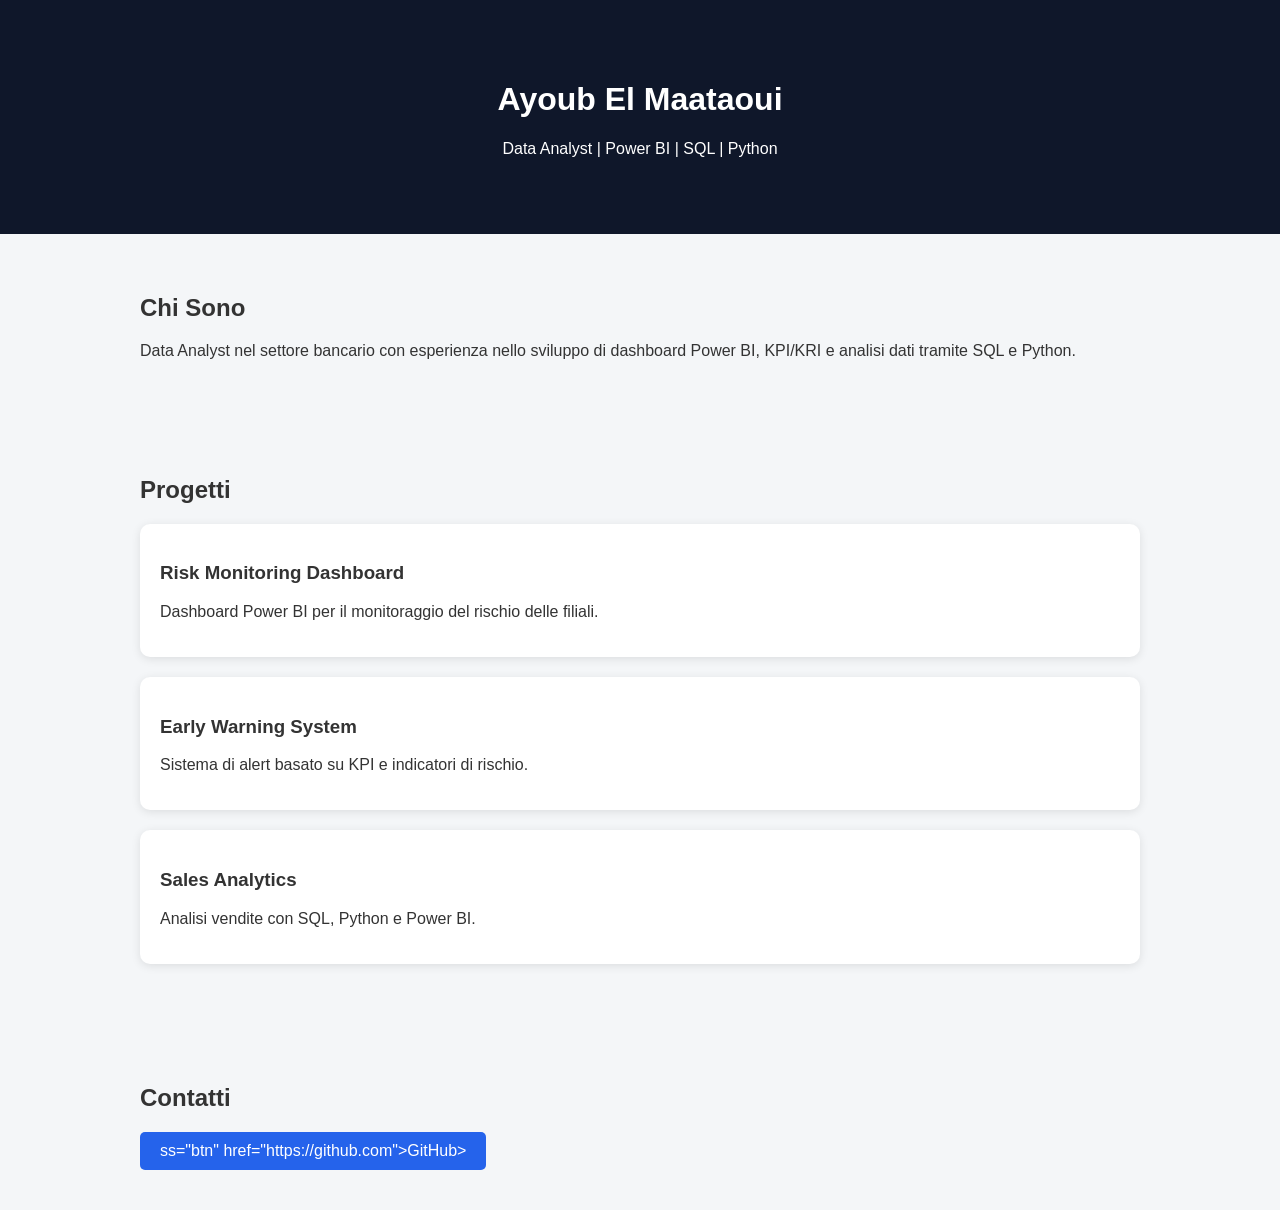
==== index.html @ 954f85ec "Rename index.html.html to index.html" ====
<!DOCTYPE html>
<html lang="it">
<head>
<meta charset="UTF-8">
<meta name="viewport" content="width=device-width, initial-scale=1.0">
<title>Ayoub El Maataoui | Data Analyst</title>

<style>
body{
    font-family: Arial, sans-serif;
    margin:0;
    background:#f4f6f8;
    color:#333;
}

header{
    background:#0f172a;
    color:white;
    text-align:center;
    padding:60px 20px;
}

section{
    max-width:1000px;
    margin:auto;
    padding:40px 20px;
}

.project{
    background:white;
    padding:20px;
    margin-bottom:20px;
    border-radius:10px;
    box-shadow:0 2px 10px rgba(0,0,0,0.1);
}

.btn{
    display:inline-block;
    padding:10px 20px;
    background:#2563eb;
    color:white;
    text-decoration:none;
    border-radius:5px;
}
</style>
</head>
<body>

<header>
    <h1>Ayoub El Maataoui</h1>
    <p>Data Analyst | Power BI | SQL | Python</p>
</header>

<section>
    <h2>Chi Sono</h2>
    <p>
        Data Analyst nel settore bancario con esperienza nello sviluppo
        di dashboard Power BI, KPI/KRI e analisi dati tramite SQL e Python.
    </p>
</section>

<section>
    <h2>Progetti</h2>

    <div class="project">
        <h3>Risk Monitoring Dashboard</h3>
        <p>Dashboard Power BI per il monitoraggio del rischio delle filiali.</p>
    </div>

    <div class="project">
        <h3>Early Warning System</h3>
        <p>Sistema di alert basato su KPI e indicatori di rischio.</p>
    </div>

    <div class="project">
        <h3>Sales Analytics</h3>
        <p>Analisi vendite con SQL, Python e Power BI.</p>
    </div>
</section>

<section>
    <h2>Contatti</h2>
    <a class="btn" href="https://www.linkedin.com/in/ayoubelmaataoui/">ss="btn" href="https://github.com">GitHub>
</html>
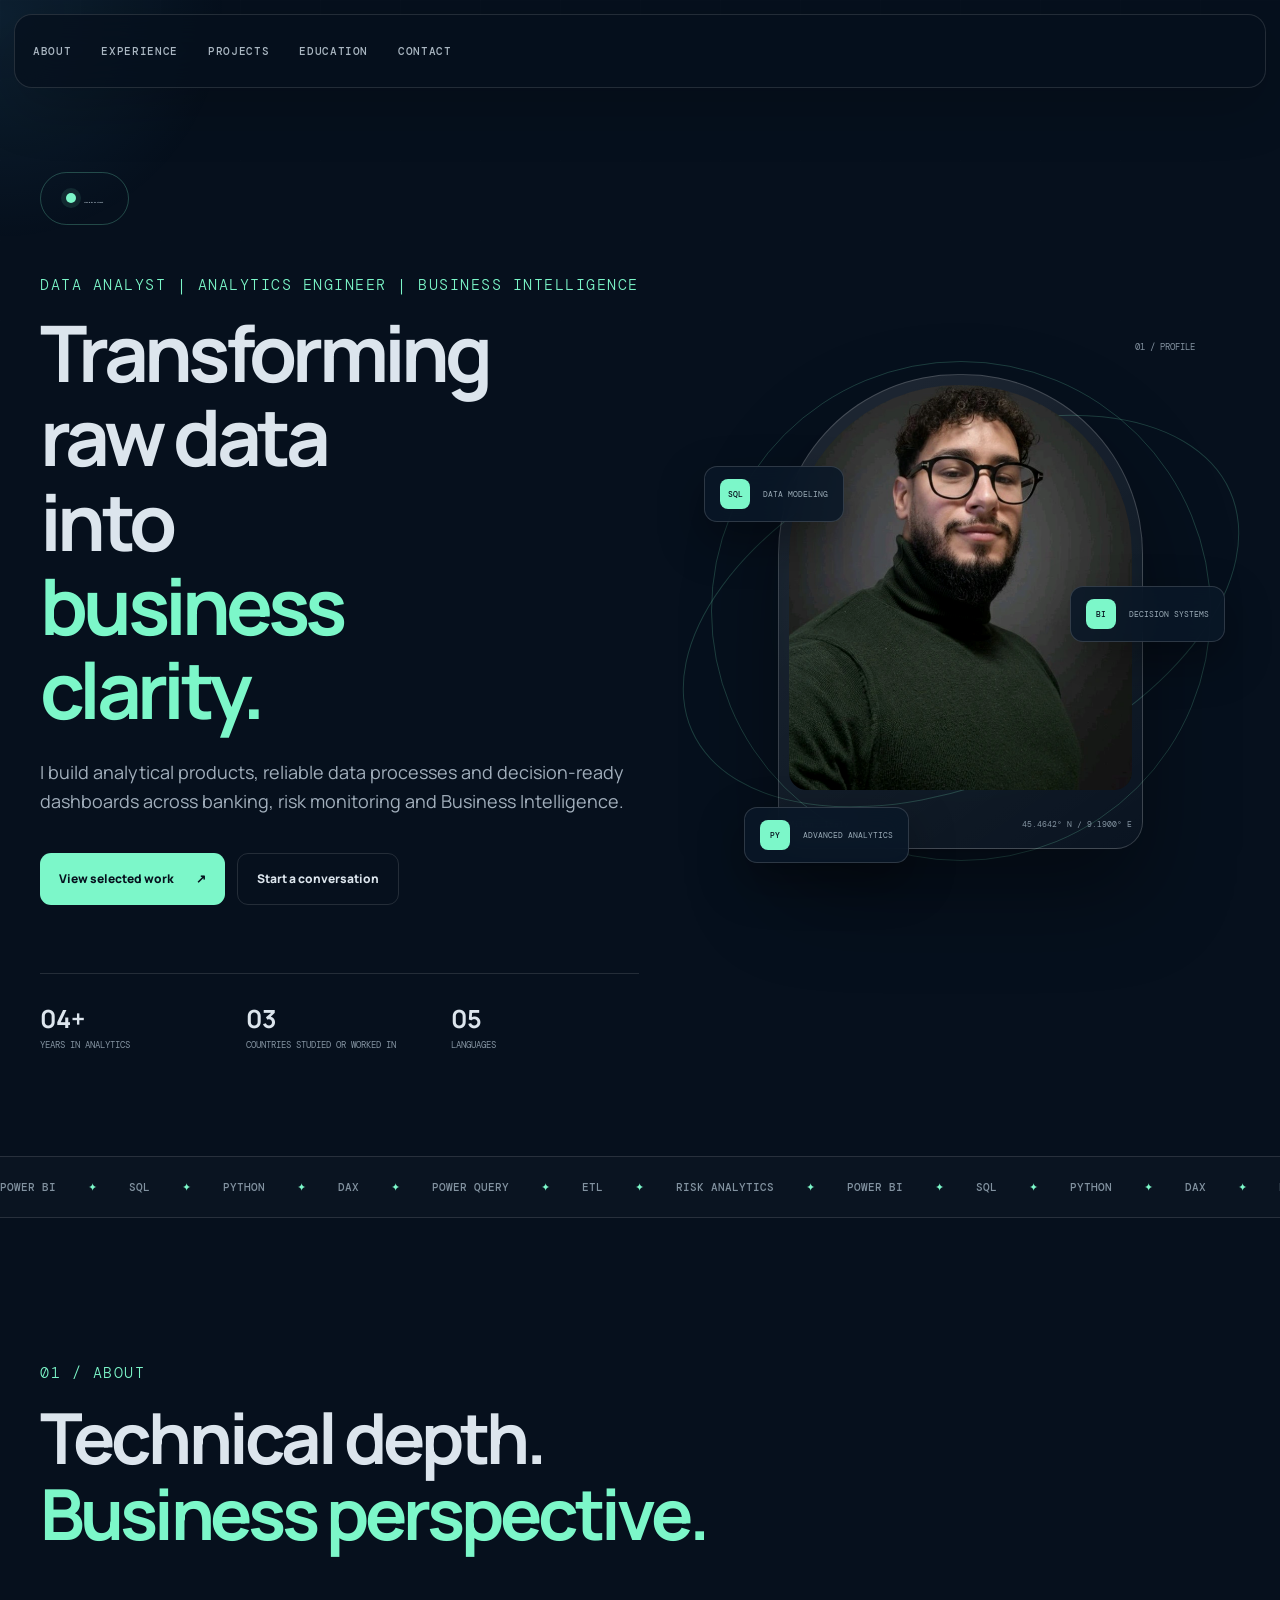
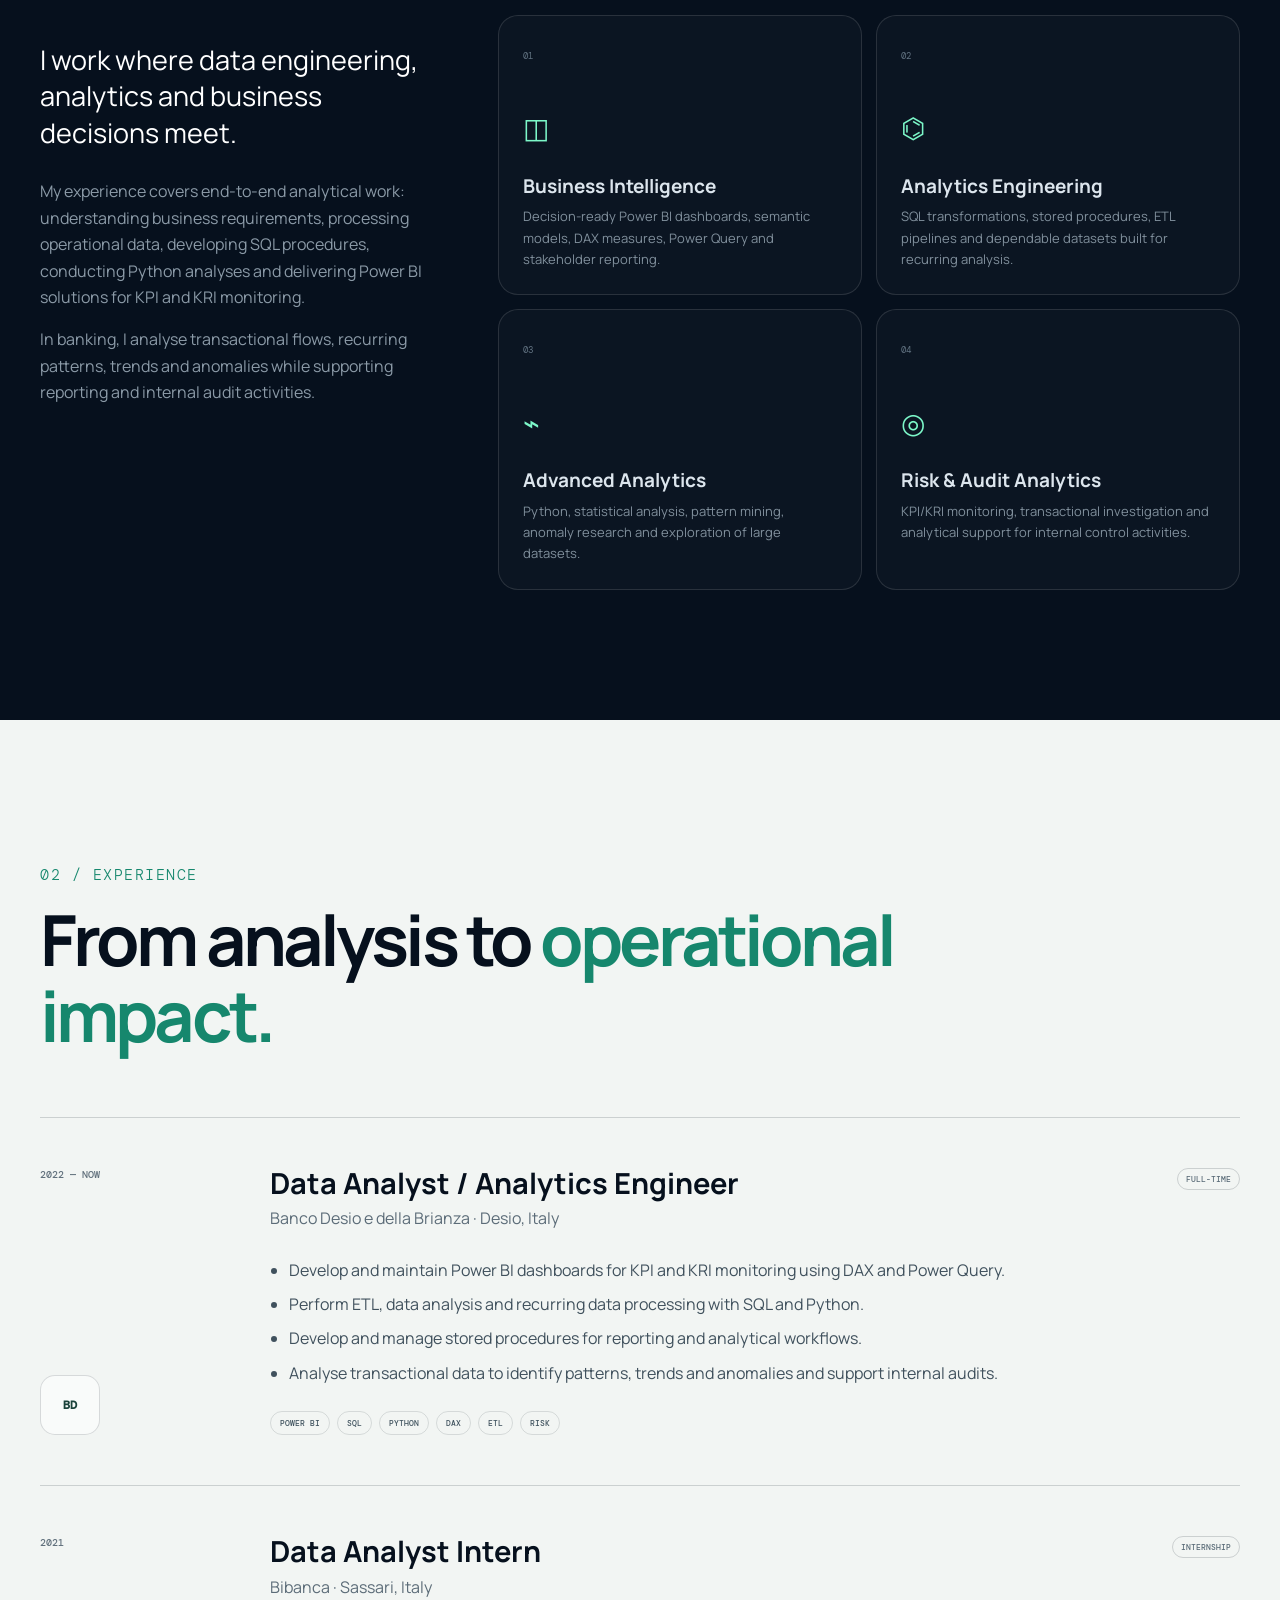
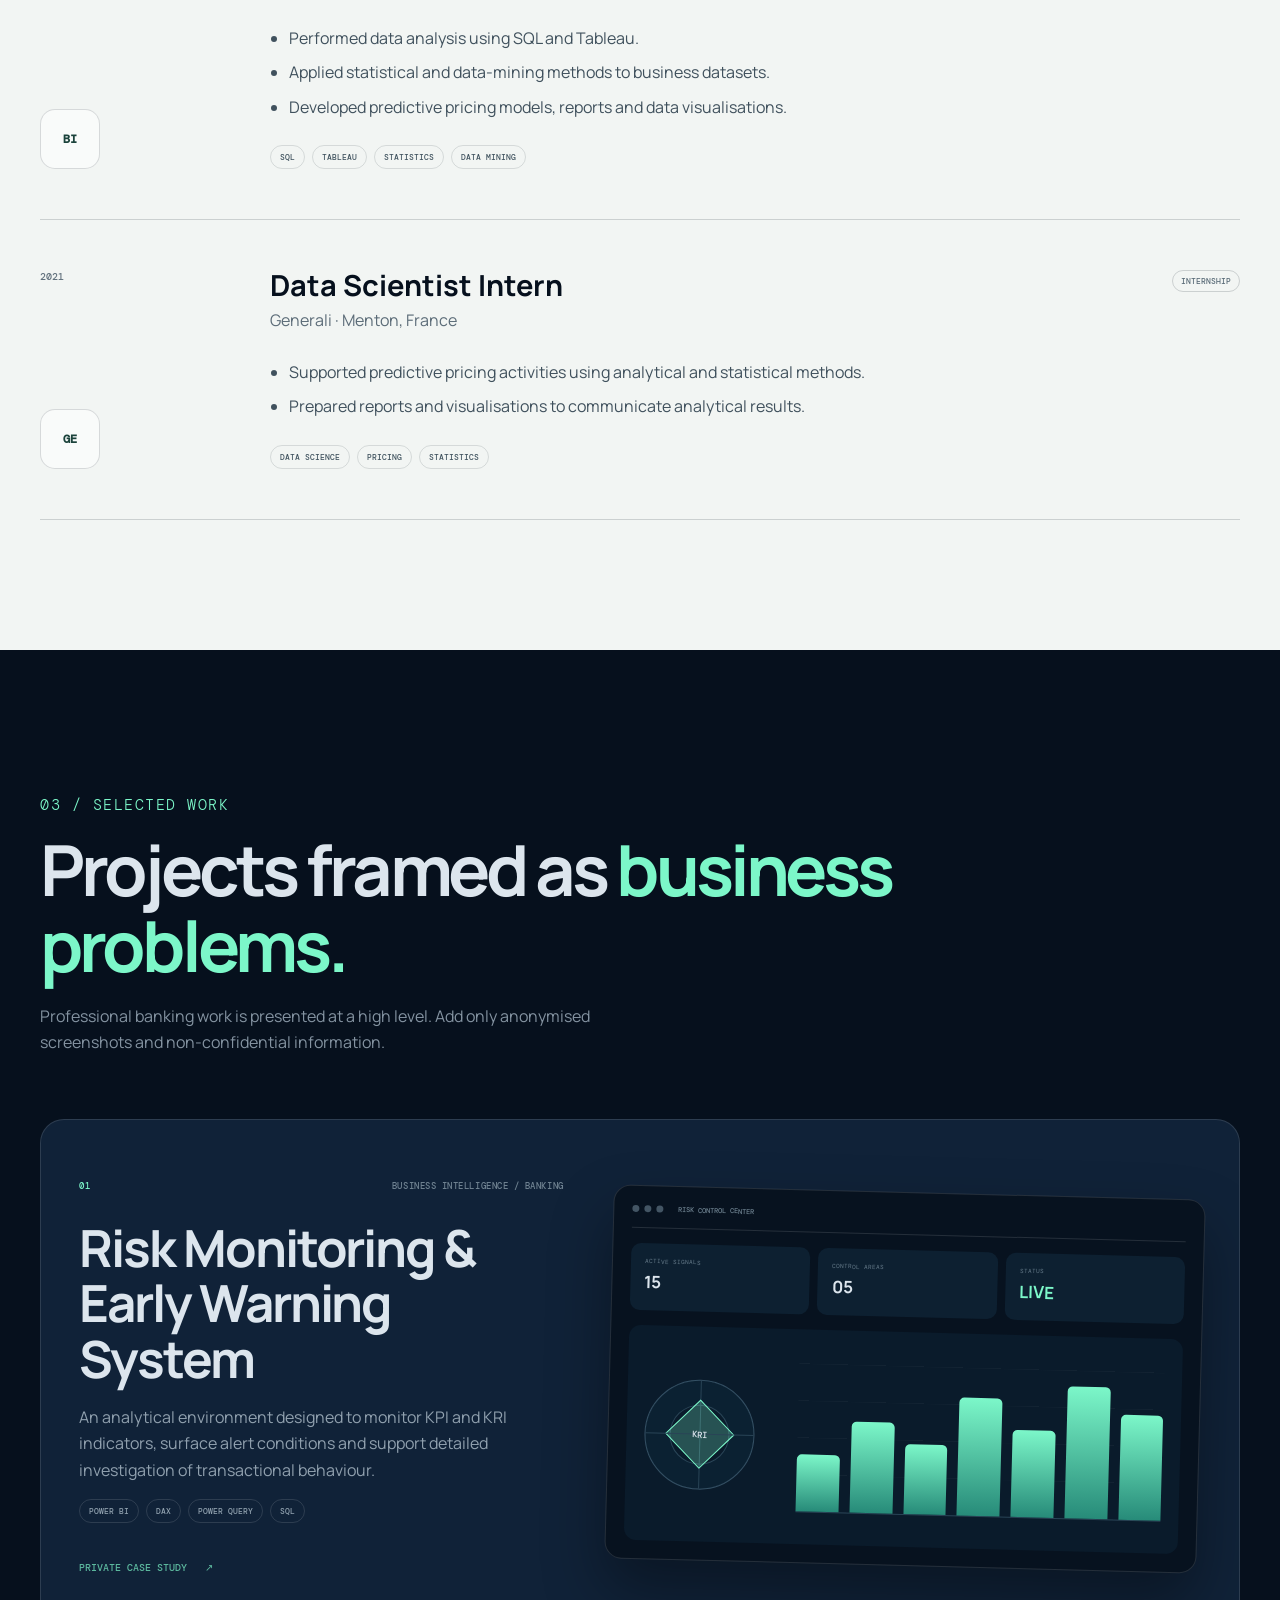
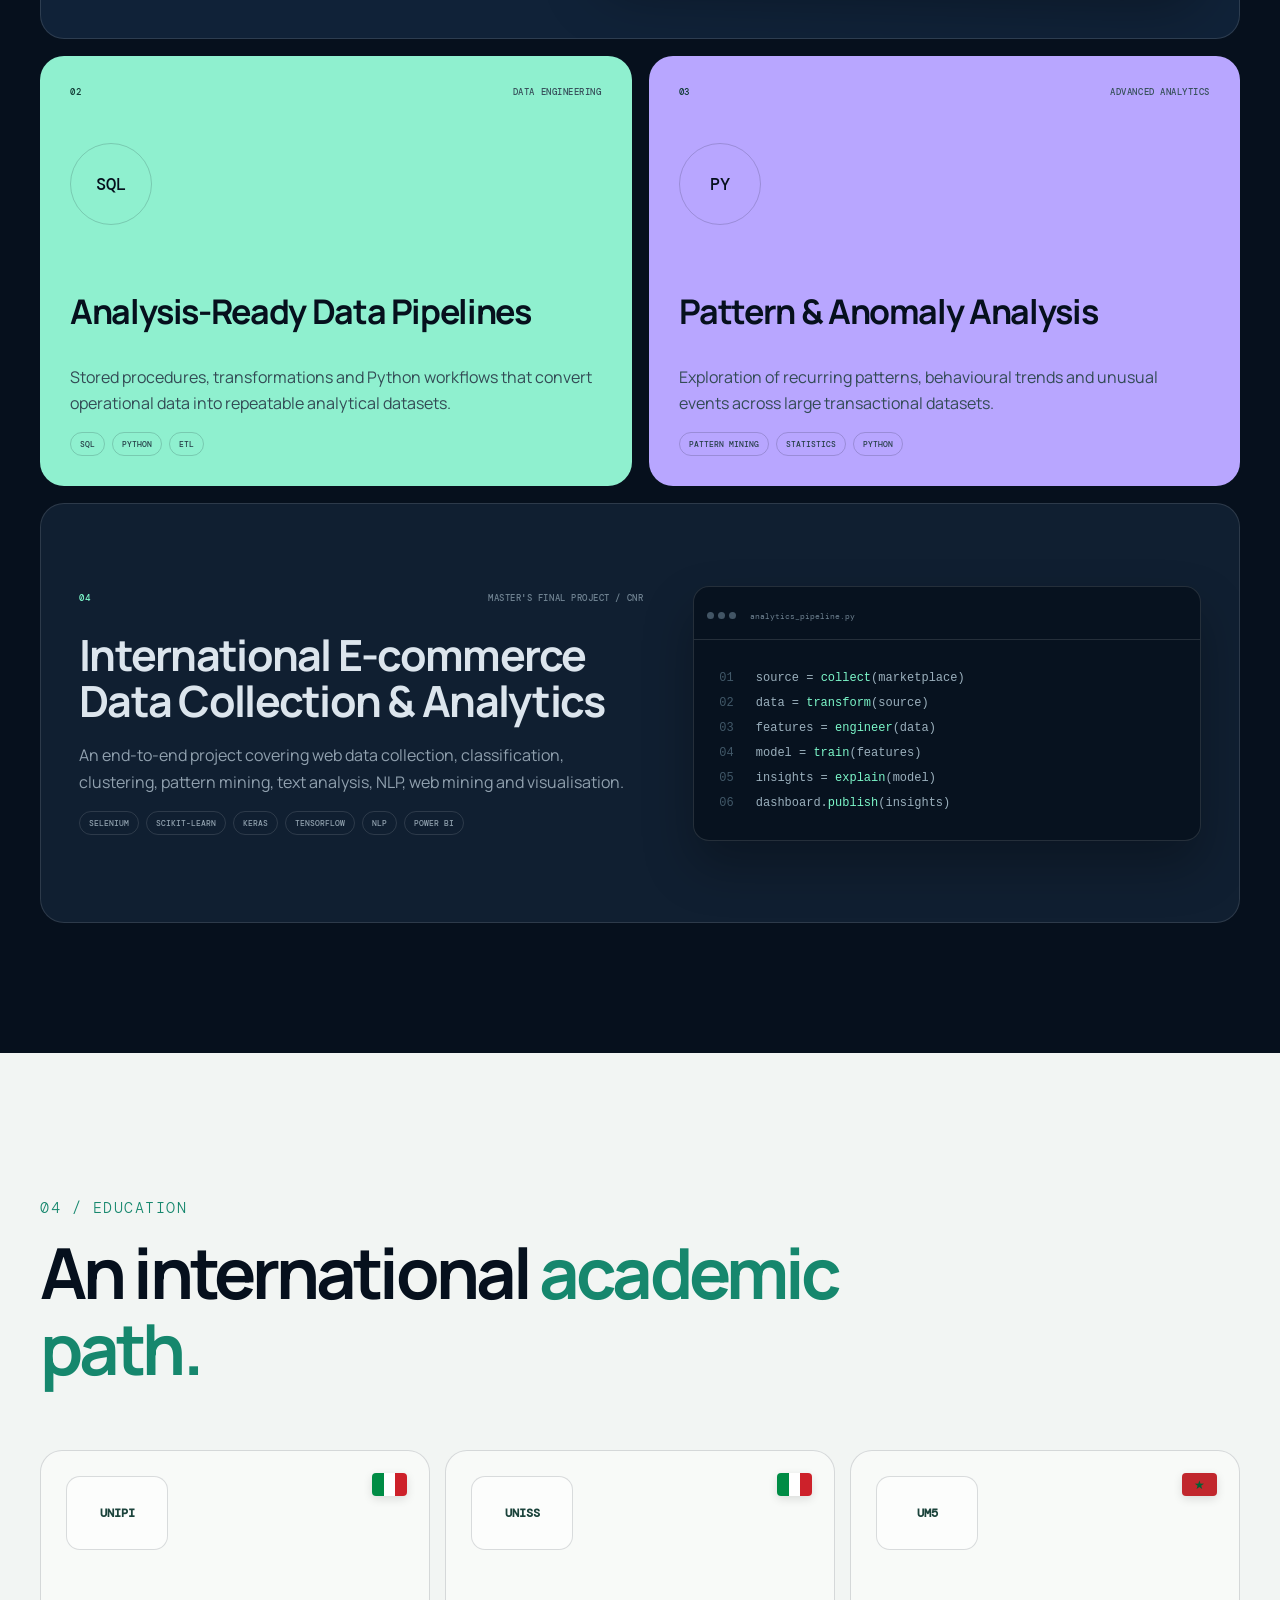
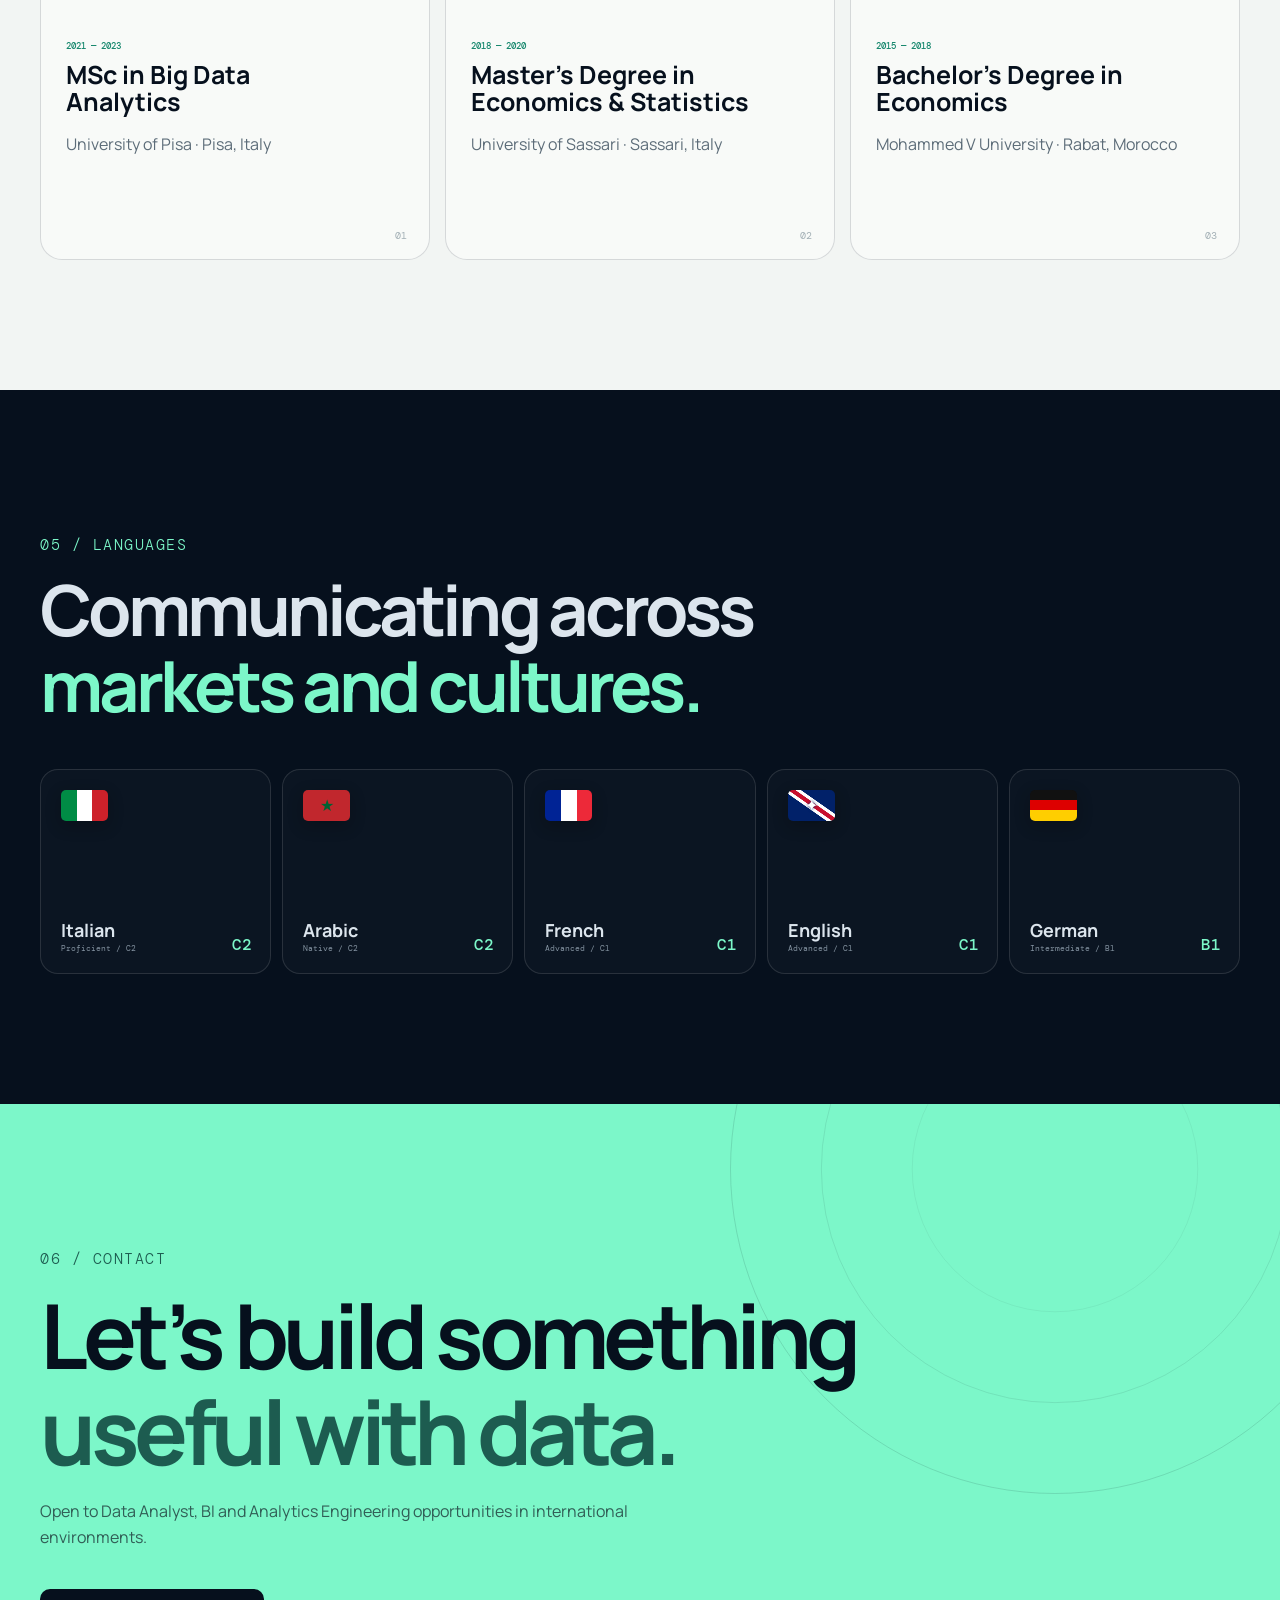
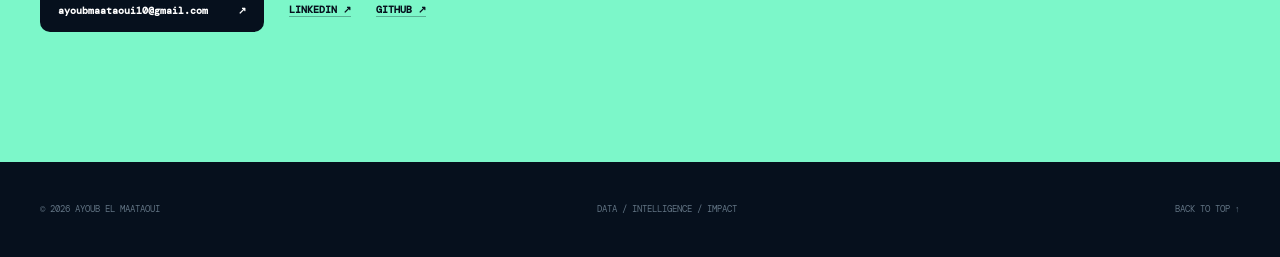
==== commit df11daf0: "Add files via upload" ====
--- a/index.html
+++ b/index.html
@@ -1,84 +1,344 @@
-<!DOCTYPE html>
-<html lang="it">
-<head>
-<meta charset="UTF-8">
-<meta name="viewport" content="width=device-width, initial-scale=1.0">
-<title>Ayoub El Maataoui | Data Analyst</title>
-
-<style>
-body{
-    font-family: Arial, sans-serif;
-    margin:0;
-    background:#f4f6f8;
-    color:#333;
-}
-
-header{
-    background:#0f172a;
-    color:white;
-    text-align:center;
-    padding:60px 20px;
-}
-
-section{
-    max-width:1000px;
-    margin:auto;
-    padding:40px 20px;
-}
-
-.project{
-    background:white;
-    padding:20px;
-    margin-bottom:20px;
-    border-radius:10px;
-    box-shadow:0 2px 10px rgba(0,0,0,0.1);
-}
-
-.btn{
-    display:inline-block;
-    padding:10px 20px;
-    background:#2563eb;
-    color:white;
-    text-decoration:none;
-    border-radius:5px;
-}
-</style>
-</head>
-<body>
-
-<header>
-    <h1>Ayoub El Maataoui</h1>
-    <p>Data Analyst | Power BI | SQL | Python</p>
-</header>
-
-<section>
-    <h2>Chi Sono</h2>
-    <p>
-        Data Analyst nel settore bancario con esperienza nello sviluppo
-        di dashboard Power BI, KPI/KRI e analisi dati tramite SQL e Python.
-    </p>
-</section>
-
-<section>
-    <h2>Progetti</h2>
-
-    <div class="project">
-        <h3>Risk Monitoring Dashboard</h3>
-        <p>Dashboard Power BI per il monitoraggio del rischio delle filiali.</p>
-    </div>
-
-    <div class="project">
-        <h3>Early Warning System</h3>
-        <p>Sistema di alert basato su KPI e indicatori di rischio.</p>
-    </div>
-
-    <div class="project">
-        <h3>Sales Analytics</h3>
-        <p>Analisi vendite con SQL, Python e Power BI.</p>
-    </div>
-</section>
-
-<section>
-    <h2>Contatti</h2>
-    <a class="btn" href="https://www.linkedin.com/in/ayoubelmaataoui/">ss="btn" href="https://github.com">GitHub>
-</html>
+<!DOCTYPE html>
+<html lang="en">
+<head>
+  <meta charset="UTF-8">
+  <meta name="viewport" content="width=device-width, initial-scale=1.0">
+  <meta name="description" content="Ayoub El Maataoui, Data Analyst and Analytics Engineer based in Milan. Portfolio focused on Power BI, SQL, Python, ETL and banking analytics.">
+  <meta name="theme-color" content="#07101f">
+  <title>Ayoub El Maataoui | Data Analyst & Analytics Engineer</title>
+
+  <!-- Optional: replace these Google Fonts with local fonts if preferred. -->
+  <link rel="preconnect" href="https://fonts.googleapis.com">
+  <link rel="preconnect" href="https://fonts.gstatic.com" crossorigin>
+  <link href="https://fonts.googleapis.com/css2?family=DM+Mono:wght@400;500&family=Manrope:wght@400;500;600;700;800&display=swap" rel="stylesheet">
+  <link rel="stylesheet" href="styles.css">
+  <script src="script.js" defer></script>
+</head>
+<body>
+  <div class="cursor-glow" aria-hidden="true"></div>
+  <div class="page-grid" aria-hidden="true"></div>
+
+  <header class="topbar" id="top">
+
+    <button class="menu-button" aria-label="Open navigation" aria-expanded="false">
+      <span></span><span></span>
+    </button>
+
+    <nav class="main-nav" aria-label="Main navigation">
+      <a href="#about">About</a>
+      <a href="#experience">Experience</a>
+      <a href="#projects">Projects</a>
+      <a href="#education">Education</a>
+      <a href="#contact">Contact</a>
+    </nav>
+
+  </header>
+
+  <main>
+    <section class="hero shell" id="home">
+      <div class="hero-copy reveal">
+        <div class="availability"><i></i>AYOUB EL MAATAOUI</div>
+        <p class="hero-kicker">DATA ANALYST | ANALYTICS ENGINEER | BUSINESS INTELLIGENCE</p>
+        <h1>Transforming raw data into <span>business clarity.</span></h1>
+        <p class="hero-text">I build analytical products, reliable data processes and decision-ready dashboards across banking, risk monitoring and Business Intelligence.</p>
+
+        <div class="hero-actions">
+          <a class="button button-primary" href="#projects">View selected work <span>↗</span></a>
+          <a class="button button-secondary" href="mailto:ayoubmaataoui10@gmail.com">Start a conversation</a>
+        </div>
+
+        <div class="hero-metrics">
+          <div><strong>04+</strong><span>Years in analytics</span></div>
+          <div><strong>03</strong><span>Countries studied or worked in</span></div>
+          <div><strong>05</strong><span>Languages</span></div>
+        </div>
+      </div>
+
+      <div class="profile-stage reveal">
+        <div class="profile-orbit orbit-a"></div>
+        <div class="profile-orbit orbit-b"></div>
+        <div class="profile-index">01 / PROFILE</div>
+
+        <figure class="profile-frame">
+          <!-- PROFILE PHOTO: put your image in assets/profile-ayoub.jpg and keep this path. Recommended: vertical photo, minimum 1000 x 1250 px. -->
+          <!-- You may also replace src with a direct image URL, for example: src="https://your-domain.com/profile.jpg" -->
+          <img src="assets/1763897075206.png" alt="Portrait of Ayoub El Maataoui" onerror="this.parentElement.classList.add('image-missing'); this.style.display='none';">
+          <div class="photo-placeholder">
+            <span>YOUR PHOTO</span>
+            <small>assets/profile-ayoub.jpg</small>
+          </div>
+          <figcaption>
+            <span>Milan, Italy</span>
+            <span>45.4642° N / 9.1900° E</span>
+          </figcaption>
+        </figure>
+
+        <div class="floating-chip chip-one"><span>SQL</span> DATA MODELING</div>
+        <div class="floating-chip chip-two"><span>BI</span> DECISION SYSTEMS</div>
+        <div class="floating-chip chip-three"><span>PY</span> ADVANCED ANALYTICS</div>
+      </div>
+    </section>
+
+    <section class="marquee" aria-label="Core skills">
+      <div class="marquee-track">
+        <span>POWER BI</span><i>✦</i><span>SQL</span><i>✦</i><span>PYTHON</span><i>✦</i><span>DAX</span><i>✦</i><span>POWER QUERY</span><i>✦</i><span>ETL</span><i>✦</i><span>RISK ANALYTICS</span><i>✦</i>
+        <span>POWER BI</span><i>✦</i><span>SQL</span><i>✦</i><span>PYTHON</span><i>✦</i><span>DAX</span><i>✦</i><span>POWER QUERY</span><i>✦</i><span>ETL</span><i>✦</i><span>RISK ANALYTICS</span><i>✦</i>
+      </div>
+    </section>
+
+    <section class="section shell" id="about">
+      <div class="section-heading reveal">
+        <p class="section-code">01 / ABOUT</p>
+        <h2>Technical depth.<br><span>Business perspective.</span></h2>
+      </div>
+
+      <div class="about-layout">
+        <div class="about-statement reveal">
+          <p class="lead">I work where data engineering, analytics and business decisions meet.</p>
+          <p>My experience covers end-to-end analytical work: understanding business requirements, processing operational data, developing SQL procedures, conducting Python analyses and delivering Power BI solutions for KPI and KRI monitoring.</p>
+          <p>In banking, I analyse transactional flows, recurring patterns, trends and anomalies while supporting reporting and internal audit activities.</p>
+        </div>
+
+        <div class="expertise-grid reveal">
+          <article>
+            <span class="card-number">01</span>
+            <div class="skill-icon">◫</div>
+            <h3>Business Intelligence</h3>
+            <p>Decision-ready Power BI dashboards, semantic models, DAX measures, Power Query and stakeholder reporting.</p>
+          </article>
+          <article>
+            <span class="card-number">02</span>
+            <div class="skill-icon">⌬</div>
+            <h3>Analytics Engineering</h3>
+            <p>SQL transformations, stored procedures, ETL pipelines and dependable datasets built for recurring analysis.</p>
+          </article>
+          <article>
+            <span class="card-number">03</span>
+            <div class="skill-icon">⌁</div>
+            <h3>Advanced Analytics</h3>
+            <p>Python, statistical analysis, pattern mining, anomaly research and exploration of large datasets.</p>
+          </article>
+          <article>
+            <span class="card-number">04</span>
+            <div class="skill-icon">◎</div>
+            <h3>Risk & Audit Analytics</h3>
+            <p>KPI/KRI monitoring, transactional investigation and analytical support for internal control activities.</p>
+          </article>
+        </div>
+      </div>
+    </section>
+
+    <section class="section experience-section" id="experience">
+      <div class="shell">
+        <div class="section-heading reveal">
+          <p class="section-code">02 / EXPERIENCE</p>
+          <h2>From analysis to <span>operational impact.</span></h2>
+        </div>
+
+        <div class="experience-list">
+          <article class="experience-item reveal">
+            <div class="experience-side">
+              <span class="experience-year">2022 — NOW</span>
+              <div class="company-logo logo-placeholder">
+                <!-- COMPANY LOGO: replace this div with an image if you have permission to use it. Example: <img src="assets/banco-desio-logo.png" alt="Banco Desio logo"> -->
+                <span>BD</span>
+              </div>
+            </div>
+            <div class="experience-main">
+              <div class="experience-title"><div><h3>Data Analyst / Analytics Engineer</h3><p>Banco Desio e della Brianza · Desio, Italy</p></div><span>FULL-TIME</span></div>
+              <ul>
+                <li>Develop and maintain Power BI dashboards for KPI and KRI monitoring using DAX and Power Query.</li>
+                <li>Perform ETL, data analysis and recurring data processing with SQL and Python.</li>
+                <li>Develop and manage stored procedures for reporting and analytical workflows.</li>
+                <li>Analyse transactional data to identify patterns, trends and anomalies and support internal audits.</li>
+              </ul>
+              <div class="tags"><span>POWER BI</span><span>SQL</span><span>PYTHON</span><span>DAX</span><span>ETL</span><span>RISK</span></div>
+            </div>
+          </article>
+        
+          <article class="experience-item reveal">
+            <div class="experience-side">
+              <span class="experience-year">2021</span>
+              <div class="company-logo logo-placeholder">
+                <!-- COMPANY LOGO: Example replacement: <img src="assets/bibanca-logo.png" alt="Bibanca logo"> -->
+                <span>BI</span>
+              </div>
+            </div>
+            <div class="experience-main">
+              <div class="experience-title"><div><h3>Data Analyst Intern</h3><p>Bibanca · Sassari, Italy</p></div><span>INTERNSHIP</span></div>
+              <ul>
+                <li>Performed data analysis using SQL and Tableau.</li>
+                <li>Applied statistical and data-mining methods to business datasets.</li>
+                <li>Developed predictive pricing models, reports and data visualisations.</li>
+              </ul>
+              <div class="tags"><span>SQL</span><span>TABLEAU</span><span>STATISTICS</span><span>DATA MINING</span></div>
+            </div>
+          </article>
+
+          <article class="experience-item reveal">
+            <div class="experience-side">
+              <span class="experience-year">2021</span>
+              <div class="company-logo logo-placeholder">
+                <!-- COMPANY LOGO: Example replacement: <img src="assets/generali-logo.png" alt="Generali logo"> -->
+                <span>GE</span>
+              </div>
+            </div>
+            <div class="experience-main">
+              <div class="experience-title"><div><h3>Data Scientist Intern</h3><p>Generali · Menton, France</p></div><span>INTERNSHIP</span></div>
+              <ul>
+                <li>Supported predictive pricing activities using analytical and statistical methods.</li>
+                <li>Prepared reports and visualisations to communicate analytical results.</li>
+              </ul>
+              <div class="tags"><span>DATA SCIENCE</span><span>PRICING</span><span>STATISTICS</span></div>
+            </div>
+          </article>
+        </div>
+      </div>
+    </section>
+
+    <section class="section shell" id="projects">
+      <div class="section-heading reveal">
+        <p class="section-code">03 / SELECTED WORK</p>
+        <h2>Projects framed as <span>business problems.</span></h2>
+        <p class="section-note">Professional banking work is presented at a high level. Add only anonymised screenshots and non-confidential information.</p>
+      </div>
+
+      <div class="projects-grid">
+        <article class="project-card project-large reveal">
+          <div class="project-content">
+            <div class="project-top"><span>01</span><span>BUSINESS INTELLIGENCE / BANKING</span></div>
+            <h3>Risk Monitoring & Early Warning System</h3>
+            <p>An analytical environment designed to monitor KPI and KRI indicators, surface alert conditions and support detailed investigation of transactional behaviour.</p>
+            <div class="tags"><span>POWER BI</span><span>DAX</span><span>POWER QUERY</span><span>SQL</span></div>
+            <!-- PROJECT LINK: replace # with a GitHub repository, case study or Power BI public link. -->
+            <a class="project-link disabled" href="#" aria-disabled="true">PRIVATE CASE STUDY <span>↗</span></a>
+          </div>
+          <div class="project-media analytics-mockup">
+            <!-- PROJECT IMAGE OPTION: remove the .analytics-mockup content and insert: <img src="assets/risk-dashboard.jpg" alt="Risk monitoring dashboard preview"> -->
+            <div class="mockup-toolbar"><span></span><span></span><span></span><b>RISK CONTROL CENTER</b></div>
+            <div class="mockup-kpis"><div><small>ACTIVE SIGNALS</small><strong>15</strong></div><div><small>CONTROL AREAS</small><strong>05</strong></div><div><small>STATUS</small><strong class="teal">LIVE</strong></div></div>
+            <div class="mockup-body"><div class="radar"><i></i><b>KRI</b></div><div class="bars"><i style="--h:38%"></i><i style="--h:61%"></i><i style="--h:47%"></i><i style="--h:79%"></i><i style="--h:58%"></i><i style="--h:88%"></i><i style="--h:70%"></i></div></div>
+          </div>
+        </article>
+
+        <article class="project-card project-small mint reveal">
+          <div class="project-top"><span>02</span><span>DATA ENGINEERING</span></div>
+          <div class="project-glyph">SQL</div>
+          <h3>Analysis-Ready Data Pipelines</h3>
+          <p>Stored procedures, transformations and Python workflows that convert operational data into repeatable analytical datasets.</p>
+          <div class="tags dark"><span>SQL</span><span>PYTHON</span><span>ETL</span></div>
+        </article>
+
+        <article class="project-card project-small violet reveal">
+          <div class="project-top"><span>03</span><span>ADVANCED ANALYTICS</span></div>
+          <div class="project-glyph">PY</div>
+          <h3>Pattern & Anomaly Analysis</h3>
+          <p>Exploration of recurring patterns, behavioural trends and unusual events across large transactional datasets.</p>
+          <div class="tags dark"><span>PATTERN MINING</span><span>STATISTICS</span><span>PYTHON</span></div>
+        </article>
+
+        <article class="project-card academic-project reveal">
+          <div class="academic-copy">
+            <div class="project-top"><span>04</span><span>MASTER'S FINAL PROJECT / CNR</span></div>
+            <h3>International E-commerce Data Collection & Analytics</h3>
+            <p>An end-to-end project covering web data collection, classification, clustering, pattern mining, text analysis, NLP, web mining and visualisation.</p>
+            <div class="tags"><span>SELENIUM</span><span>SCIKIT-LEARN</span><span>KERAS</span><span>TENSORFLOW</span><span>NLP</span><span>POWER BI</span></div>
+          </div>
+          <div class="code-panel" aria-label="Illustrative data pipeline code">
+            <div class="code-bar"><i></i><i></i><i></i><span>analytics_pipeline.py</span></div>
+            <pre><code><em>01</em> source = <b>collect</b>(marketplace)
+<em>02</em> data = <b>transform</b>(source)
+<em>03</em> features = <b>engineer</b>(data)
+<em>04</em> model = <b>train</b>(features)
+<em>05</em> insights = <b>explain</b>(model)
+<em>06</em> dashboard.<b>publish</b>(insights)</code></pre>
+          </div>
+        </article>
+      </div>
+    </section>
+
+    <section class="section education-section" id="education">
+      <div class="shell">
+        <div class="section-heading reveal">
+          <p class="section-code">04 / EDUCATION</p>
+          <h2>An international <span>academic path.</span></h2>
+        </div>
+
+        <div class="education-grid">
+          <article class="education-card reveal">
+            <div class="country-flag italy" title="Italy" aria-label="Flag of Italy"><i></i><i></i><i></i></div>
+            <div class="university-logo logo-placeholder">
+              <!-- UNIVERSITY LOGO: Replace this div with: <img src="assets/university-pisa-logo.png" alt="University of Pisa logo"> -->
+              <span>UNIPI</span>
+            </div>
+            <p class="degree-date">2021 — 2023</p>
+            <h3>MSc in Big Data Analytics</h3>
+            <p>University of Pisa · Pisa, Italy</p>
+            <span class="degree-index">01</span>
+          </article>
+
+          <article class="education-card reveal">
+            <div class="country-flag italy" title="Italy" aria-label="Flag of Italy"><i></i><i></i><i></i></div>
+            <div class="university-logo logo-placeholder">
+              <!-- UNIVERSITY LOGO: Replace this div with: <img src="assets/university-sassari-logo.png" alt="University of Sassari logo"> -->
+              <span>UNISS</span>
+            </div>
+            <p class="degree-date">2018 — 2020</p>
+            <h3>Master's Degree in Economics & Statistics</h3>
+            <p>University of Sassari · Sassari, Italy</p>
+            <span class="degree-index">02</span>
+          </article>
+
+          <article class="education-card reveal">
+            <div class="country-flag morocco" title="Morocco" aria-label="Flag of Morocco"><i>★</i></div>
+            <div class="university-logo logo-placeholder">
+              <!-- UNIVERSITY LOGO: Replace this div with: <img src="assets/mohammed-v-logo.png" alt="Mohammed V University logo"> -->
+              <span>UM5</span>
+            </div>
+            <p class="degree-date">2015 — 2018</p>
+            <h3>Bachelor's Degree in Economics</h3>
+            <p>Mohammed V University · Rabat, Morocco</p>
+            <span class="degree-index">03</span>
+          </article>
+        </div>
+      </div>
+    </section>
+
+    <section class="section shell languages-section" id="languages">
+      <div class="section-heading reveal">
+        <p class="section-code">05 / LANGUAGES</p>
+        <h2>Communicating across <span>markets and cultures.</span></h2>
+      </div>
+
+      <div class="language-grid">
+        <article class="language-card reveal"><div class="flag flag-it"><i></i><i></i><i></i></div><div><h3>Italian</h3><p>Proficient / C2</p></div><strong>C2</strong></article>
+        <article class="language-card reveal"><div class="flag flag-ma"><i>★</i></div><div><h3>Arabic</h3><p>Native / C2</p></div><strong>C2</strong></article>
+        <article class="language-card reveal"><div class="flag flag-fr"><i></i><i></i><i></i></div><div><h3>French</h3><p>Advanced / C1</p></div><strong>C1</strong></article>
+        <article class="language-card reveal"><div class="flag flag-gb"><span>✦</span></div><div><h3>English</h3><p>Advanced / C1</p></div><strong>C1</strong></article>
+        <article class="language-card reveal"><div class="flag flag-de"><i></i><i></i><i></i></div><div><h3>German</h3><p>Intermediate / B1</p></div><strong>B1</strong></article>
+      </div>
+    </section>
+
+    <section class="contact-section" id="contact">
+      <div class="contact-art" aria-hidden="true"><span></span><span></span><span></span></div>
+      <div class="shell contact-inner reveal">
+        <p class="section-code">06 / CONTACT</p>
+        <h2>Let’s build something <span>useful with data.</span></h2>
+        <p>Open to Data Analyst, BI and Analytics Engineering opportunities in international environments.</p>
+        <div class="contact-links">
+          <a class="contact-email" href="mailto:ayoubmaataoui10@gmail.com">ayoubmaataoui10@gmail.com <span>↗</span></a>
+          <!-- Update the LinkedIn and GitHub URLs below if your usernames are different. -->
+          <a href="https://www.linkedin.com/in/ayoubelmaataoui" target="_blank" rel="noopener">LINKEDIN ↗</a>
+          <a href="https://github.com/ayoubelmaataoui" target="_blank" rel="noopener">GITHUB ↗</a>
+        </div>
+      </div>
+    </section>
+  </main>
+
+  <footer class="footer shell">
+    <span>© 2026 AYOUB EL MAATAOUI</span>
+    <span>DATA / INTELLIGENCE / IMPACT</span>
+    <a href="#top">BACK TO TOP ↑</a>
+  </footer>
+</body>
+</html>
--- a/styles.css
+++ b/styles.css
@@ -0,0 +1,252 @@
+:root {
+  --ink: #06101d;
+  --ink-2: #0a1727;
+  --ink-3: #102238;
+  --paper: #f2f5f3;
+  --white: #ffffff;
+  --text: #dce5ed;
+  --muted: #8493a1;
+  --line: rgba(255,255,255,.12);
+  --acid: #7cf7c9;
+  --blue: #5cc8ff;
+  --violet: #a993ff;
+  --radius: 24px;
+  --mono: "DM Mono", monospace;
+  --sans: "Manrope", sans-serif;
+}
+
+* { box-sizing: border-box; }
+html { scroll-behavior: smooth; }
+body { margin: 0; color: var(--text); background: var(--ink); font-family: var(--sans); line-height: 1.65; overflow-x: hidden; }
+a { color: inherit; text-decoration: none; }
+img { max-width: 100%; display: block; }
+button { font: inherit; }
+::selection { background: var(--acid); color: var(--ink); }
+
+.page-grid { position: fixed; inset: 0; z-index: -2; pointer-events: none; opacity: .22; background-image: linear-gradient(rgba(255,255,255,.035) 1px, transparent 1px), linear-gradient(90deg, rgba(255,255,255,.035) 1px, transparent 1px); background-size: 80px 80px; mask-image: linear-gradient(to bottom, #000, transparent 75%); }
+.cursor-glow { position: fixed; width: 480px; height: 480px; border-radius: 50%; pointer-events: none; z-index: -1; background: radial-gradient(circle, rgba(92,200,255,.09), transparent 67%); transform: translate(-50%,-50%); }
+.shell { width: min(1200px, calc(100% - 48px)); margin-inline: auto; }
+
+.topbar { position: sticky; top: 14px; z-index: 100; width: min(1260px, calc(100% - 28px)); height: 74px; margin: 14px auto 0; padding: 0 18px; display: flex; align-items: center; justify-content: space-between; border: 1px solid var(--line); border-radius: 18px; background: rgba(6,16,29,.78); backdrop-filter: blur(18px); box-shadow: 0 20px 55px rgba(0,0,0,.18); }
+.brand { display: flex; align-items: center; gap: 10px; }
+.brand-symbol { display: grid; place-items: center; width: 39px; height: 39px; border-radius: 11px; color: var(--ink); background: var(--acid); font: 800 15px var(--sans); }
+.brand-copy { font-size: 11px; font-weight: 800; line-height: 1.05; letter-spacing: .05em; }
+.brand-copy small { color: var(--muted); font: 500 8px var(--mono); }
+.main-nav { display: flex; gap: 30px; }
+.main-nav a { color: #aab7c2; font: 500 11px var(--mono); letter-spacing: .06em; text-transform: uppercase; transition: .25s; }
+.main-nav a:hover { color: var(--acid); }
+.mini-cta { padding: 10px 15px; border: 1px solid rgba(124,247,201,.38); border-radius: 10px; color: var(--acid); font: 500 11px var(--mono); }
+.menu-button { display: none; background: none; border: 0; }
+
+.hero { min-height: 760px; display: grid; grid-template-columns: 1.05fr .95fr; gap: 70px; align-items: center; padding-block: 84px 105px; }
+.availability { width: max-content; margin-bottom: 50px; padding: 20px 25px; border: 1px solid rgba(124,247,201,.25); border-radius: 999px; color: #a8b7c3; font: 800 2px var(--mono); letter-spacing: .07em; }
+.availability i { display: inline-block; width: 10px; height: 10px; margin-right: 8px; border-radius: 50%; background: var(--acid); box-shadow: 0 0 0 5px rgba(124,247,201,.1); animation: pulse 2s infinite; }
+.hero-kicker,.section-code { color: var(--acid); font: 20 15px var(--mono); letter-spacing: .1em; white-space: nowrap; }
+h1,h2,h3 { margin-top: 0; font-family: var(--sans); line-height: 1.08; }
+h1 { max-width: 350px; margin-bottom: 26px; font-size: clamp(56px, 6.1vw, 92px); letter-spacing: -.06em; }
+h1 span,h2 span { color: var(--acid); }
+.hero-text { max-width: 640px; color: #a1aebb; font-size: 18px; }
+.hero-actions { display: flex; gap: 12px; margin-top: 36px; }
+.button { display: inline-flex; justify-content: center; align-items: center; gap: 22px; padding: 15px 19px; border-radius: 11px; font-size: 12px; font-weight: 800; transition: .25s; }
+.button:hover { transform: translateY(-3px); }
+.button-primary { color: var(--ink); background: var(--acid); }
+.button-secondary { border: 1px solid var(--line); }
+.hero-metrics { display: grid; grid-template-columns: repeat(3,1fr); gap: 18px; margin-top: 68px; padding-top: 24px; border-top: 1px solid var(--line); }
+.hero-metrics div { display: flex; flex-direction: column; }
+.hero-metrics strong { font-size: 25px; }
+.hero-metrics span { color: var(--muted); font: 400 9px var(--mono); text-transform: uppercase; }
+
+.profile-stage { min-height: 600px; display: grid; place-items: center; position: relative; }
+.profile-stage:before { content: ""; position: absolute; width: 420px; height: 420px; border-radius: 50%; background: radial-gradient(circle, rgba(124,247,201,.14), transparent 65%); filter: blur(20px); }
+.profile-orbit { position: absolute; border: 1px solid rgba(124,247,201,.2); border-radius: 50%; }
+.orbit-a { width: 500px; height: 500px; }
+.orbit-b { width: 590px; height: 340px; transform: rotate(-24deg); }
+.profile-index { position: absolute; top: 30px; right: 18px; color: var(--muted); font: 400 9px var(--mono); }
+.profile-frame { position: relative; z-index: 2; width: 365px; height: 475px; margin: 0; padding: 10px; border: 1px solid rgba(255,255,255,.18); border-radius: 180px 180px 27px 27px; background: linear-gradient(145deg, rgba(255,255,255,.1), rgba(255,255,255,.02)); box-shadow: 0 45px 90px rgba(0,0,0,.38); overflow: hidden; }
+.profile-frame img { width: 100%; height: calc(100% - 48px); object-fit: cover; object-position: center top; border-radius: 170px 170px 18px 18px; filter: saturate(.86) contrast(1.04); }
+.photo-placeholder { display: none; height: calc(100% - 48px); place-items: center; align-content: center; gap: 5px; border-radius: 170px 170px 18px 18px; color: #8192a0; background: linear-gradient(145deg,#14283c,#0c1928); font: 500 12px var(--mono); }
+.photo-placeholder small { color: #566979; font-size: 8px; }
+.image-missing .photo-placeholder { display: grid; }
+.profile-frame figcaption { position: absolute; bottom: 0; left: 10px; right: 10px; height: 48px; display: flex; align-items: center; justify-content: space-between; color: #8595a3; font: 400 8px var(--mono); }
+.floating-chip { position: absolute; z-index: 3; padding: 12px 15px; border: 1px solid rgba(255,255,255,.15); border-radius: 13px; background: rgba(10,23,39,.88); box-shadow: 0 18px 45px rgba(0,0,0,.35); backdrop-filter: blur(12px); color: #9aabb7; font: 400 8px var(--mono); }
+.floating-chip span { display: inline-grid; place-items: center; width: 30px; height: 30px; margin-right: 8px; border-radius: 8px; color: var(--ink); background: var(--acid); font-weight: 500; }
+.chip-one { left: -5px; top: 155px; }
+.chip-two { right: -12px; top: 275px; }
+.chip-three { left: 35px; bottom: 48px; }
+
+.marquee { overflow: hidden; border-block: 1px solid var(--line); background: rgba(255,255,255,.02); }
+.marquee-track { width: max-content; padding: 23px 0; display: flex; align-items: center; gap: 32px; animation: marquee 30s linear infinite; color: #8292a0; font: 500 11px var(--mono); }
+.marquee-track i { color: var(--acid); font-style: normal; }
+@keyframes marquee { to { transform: translateX(-50%); } }
+@keyframes pulse { 50% { box-shadow: 0 0 0 8px rgba(124,247,201,0); } }
+
+.section { padding-block: 130px; }
+.section-heading { margin-bottom: 64px; }
+.section-heading h2 { max-width: 920px; margin: 16px 0 0; font-size: clamp(42px,5.5vw,72px); letter-spacing: -.055em; }
+.section-note { max-width: 600px; margin-top: 20px; color: var(--muted); }
+.about-layout { display: grid; grid-template-columns: .68fr 1.32fr; gap: 75px; }
+.about-statement .lead { color: var(--white); font-size: 27px; line-height: 1.35; }
+.about-statement p:not(.lead) { color: #8b9aa7; }
+.expertise-grid { display: grid; grid-template-columns: 1fr 1fr; gap: 14px; }
+.expertise-grid article { min-height: 280px; padding: 24px; position: relative; border: 1px solid var(--line); border-radius: 20px; background: rgba(255,255,255,.025); transition: .3s; }
+.expertise-grid article:hover { transform: translateY(-5px); border-color: rgba(124,247,201,.38); background: rgba(124,247,201,.035); }
+.card-number { color: #627382; font: 400 9px var(--mono); }
+.skill-icon { margin: 38px 0 25px; color: var(--acid); font-size: 28px; }
+.expertise-grid h3 { margin-bottom: 10px; font-size: 19px; }
+.expertise-grid p { margin: 0; color: #81909d; font-size: 13px; }
+
+.experience-section { background: var(--paper); color: var(--ink); }
+.experience-section .section-code,.education-section .section-code { color: #16876d; }
+.experience-section h2 span,.education-section h2 span { color: #16876d; }
+.experience-list { border-top: 1px solid rgba(6,16,29,.16); }
+.experience-item { display: grid; grid-template-columns: 185px 1fr; gap: 45px; padding: 50px 0; border-bottom: 1px solid rgba(6,16,29,.16); }
+.experience-side { display: flex; flex-direction: column; justify-content: space-between; }
+.experience-year { color: #61707c; font: 500 10px var(--mono); }
+.company-logo,.university-logo { display: grid; place-items: center; overflow: hidden; border: 1px solid rgba(6,16,29,.14); background: rgba(255,255,255,.55); }
+.company-logo { width: 60px; height: 60px; border-radius: 15px; }
+.company-logo span,.university-logo span { color: #1b433b; font: 700 12px var(--mono); }
+.company-logo img,.university-logo img { width: 100%; height: 100%; object-fit: contain; padding: 8px; }
+.experience-title { display: flex; align-items: flex-start; justify-content: space-between; gap: 30px; }
+.experience-title h3 { margin-bottom: 6px; font-size: 29px; }
+.experience-title p { margin: 0; color: #5c6c78; }
+.experience-title>span { padding: 5px 8px; border: 1px solid rgba(6,16,29,.16); border-radius: 999px; color: #596b77; font: 500 8px var(--mono); }
+.experience-main ul { margin: 25px 0; padding-left: 19px; color: #40515d; }
+.experience-main li { margin-bottom: 8px; }
+.tags { display: flex; flex-wrap: wrap; gap: 7px; }
+.tags span { padding: 6px 9px; border: 1px solid rgba(255,255,255,.12); border-radius: 999px; color: #91a2af; font: 500 8px var(--mono); }
+.experience-section .tags span { border-color: rgba(6,16,29,.12); color: #40535f; }
+
+.projects-grid { display: grid; grid-template-columns: 1fr 1fr; gap: 17px; }
+.project-card { overflow: hidden; border-radius: var(--radius); }
+.project-large { grid-column: 1/-1; min-height: 520px; padding: 38px; display: grid; grid-template-columns: .9fr 1.1fr; gap: 45px; background: var(--ink-3); border: 1px solid var(--line); }
+.project-content { align-self: center; }
+.project-top { display: flex; justify-content: space-between; gap: 20px; color: #6f8291; font: 500 9px var(--mono); letter-spacing: .06em; }
+.project-top span:first-child { color: var(--acid); }
+.project-card h3 { margin: 28px 0 18px; font-size: clamp(30px,4vw,52px); letter-spacing: -.04em; }
+.project-card p { color: #90a0ae; }
+.project-link { display: inline-flex; gap: 18px; margin-top: 38px; color: var(--acid); font: 500 10px var(--mono); }
+.project-link.disabled { opacity: .7; pointer-events: none; }
+.project-media { align-self: center; transform: rotate(1.5deg); }
+.analytics-mockup { padding: 18px; border: 1px solid rgba(255,255,255,.12); border-radius: 17px; background: #07121f; box-shadow: 0 30px 60px rgba(0,0,0,.35); }
+.mockup-toolbar { display: flex; gap: 5px; align-items: center; padding-bottom: 14px; border-bottom: 1px solid var(--line); }
+.mockup-toolbar span { width: 7px; height: 7px; border-radius: 50%; background: #435564; }
+.mockup-toolbar b { margin-left: 10px; color: #6e8290; font: 500 7px var(--mono); }
+.mockup-kpis { display: grid; grid-template-columns: repeat(3,1fr); gap: 8px; margin: 15px 0; }
+.mockup-kpis div { padding: 14px; border-radius: 10px; background: #0d2031; }
+.mockup-kpis small,.mockup-kpis strong { display: block; }
+.mockup-kpis small { color: #667b8a; font: 400 6px var(--mono); }
+.mockup-kpis strong { margin-top: 3px; font-size: 17px; }
+.teal { color: var(--acid); }
+.mockup-body { height: 215px; display: grid; grid-template-columns: 135px 1fr; gap: 18px; align-items: center; padding: 18px; border-radius: 12px; background: #0a1b2b; }
+.radar { width: 110px; height: 110px; position: relative; display: grid; place-items: center; border: 1px solid #345064; border-radius: 50%; box-shadow: inset 0 0 0 24px #0b2132, inset 0 0 0 25px #294456; }
+.radar:before,.radar:after { content: ""; position: absolute; background: #294456; }
+.radar:before { width: 1px; height: 100%; }.radar:after { width: 100%; height: 1px; }
+.radar i { position: absolute; width: 45%; height: 45%; transform: rotate(45deg); background: rgba(124,247,201,.25); border: 1px solid var(--acid); }
+.radar b { z-index: 1; font: 500 9px var(--mono); }
+.bars { height: 150px; display: flex; align-items: end; gap: 11px; border-bottom: 1px solid #294456; background: repeating-linear-gradient(to top, transparent 0 36px, rgba(255,255,255,.04) 37px); }
+.bars i { flex: 1; height: var(--h); border-radius: 5px 5px 0 0; background: linear-gradient(to top,#278b79,var(--acid)); }
+.project-small { min-height: 430px; padding: 30px; color: var(--ink); display: flex; flex-direction: column; align-items: flex-start; }
+.project-small .project-top { width: 100%; color: #38515c; }
+.project-small .project-top span:first-child { color: #113b35; }
+.project-small h3 { margin-top: auto; font-size: 34px; }
+.project-small p { color: #334b55; }
+.project-glyph { display: grid; place-items: center; width: 82px; height: 82px; margin-top: 45px; border: 1px solid rgba(6,16,29,.17); border-radius: 50%; font: 500 17px var(--mono); }
+.mint { background: #8ff0cf; }.violet { background: #b8a6ff; }
+.tags.dark span { color: #263f48; border-color: rgba(6,16,29,.17); }
+.academic-project { grid-column: 1/-1; min-height: 420px; padding: 38px; display: grid; grid-template-columns: 1fr .9fr; gap: 50px; align-items: center; background: #101f31; border: 1px solid var(--line); }
+.academic-copy h3 { font-size: 43px; }
+.code-panel { overflow: hidden; border: 1px solid var(--line); border-radius: 16px; background: #07121f; box-shadow: 0 25px 50px rgba(0,0,0,.28); }
+.code-bar { padding: 13px; border-bottom: 1px solid var(--line); }
+.code-bar i { display: inline-block; width: 7px; height: 7px; margin-right: 4px; border-radius: 50%; background: #425565; }
+.code-bar span { margin-left: 10px; color: #6e8190; font: 400 8px var(--mono); }
+.code-panel pre { margin: 0; padding: 25px; color: #9bb0bd; font: 400 12px/2 var(--mono); }
+.code-panel em { color: #415868; font-style: normal; margin-right: 15px; }.code-panel b { color: var(--acid); font-weight: 500; }
+
+.education-section { background: var(--paper); color: var(--ink); }
+.education-grid { display: grid; grid-template-columns: repeat(3,1fr); gap: 15px; }
+.education-card { min-height: 410px; padding: 25px; position: relative; border: 1px solid rgba(6,16,29,.14); border-radius: 22px; background: rgba(255,255,255,.46); }
+.country-flag { position: absolute; top: 22px; right: 22px; width: 35px; height: 23px; display: flex; overflow: hidden; border-radius: 4px; box-shadow: 0 3px 10px rgba(0,0,0,.12); }
+.italy i { flex: 1; }.italy i:nth-child(1){background:#008c45}.italy i:nth-child(2){background:#fff}.italy i:nth-child(3){background:#cd212a}
+.morocco { display:grid;place-items:center;color:#006233;background:#c1272d;font-size:12px}.morocco i{font-style:normal}
+.university-logo { width: 102px; height: 74px; border-radius: 14px; }
+.degree-date { margin-top: 90px; color: #16876d!important; font: 500 9px var(--mono); }
+.education-card h3 { max-width: 290px; margin-bottom: 12px; font-size: 25px; }
+.education-card>p:not(.degree-date) { color: #5c6c78; }
+.degree-index { position: absolute; right: 22px; bottom: 17px; color: #a2afb5; font: 400 10px var(--mono); }
+
+.languages-section .section-heading { margin-bottom: 45px; }
+.language-grid { display: grid; grid-template-columns: repeat(5,1fr); gap: 11px; }
+.language-card { min-height: 205px; padding: 20px; display: flex; flex-direction: column; position: relative; border: 1px solid var(--line); border-radius: 18px; background: rgba(255,255,255,.025); }
+.language-card>div:nth-child(2) { margin-top: auto; }
+.language-card h3 { margin-bottom: 2px; font-size: 18px; }
+.language-card p { margin: 0; color: var(--muted); font: 400 8px var(--mono); }
+.language-card strong { position: absolute; right: 18px; bottom: 18px; color: var(--acid); font: 500 16px var(--mono); }
+.flag { width: 47px; height: 31px; display: flex; overflow: hidden; border-radius: 5px; box-shadow: 0 5px 15px rgba(0,0,0,.25); }
+.flag i { flex:1; }.flag-it i:nth-child(1),.flag-fr i:nth-child(3){background:#008c45}.flag-it i:nth-child(2),.flag-fr i:nth-child(2){background:#fff}.flag-it i:nth-child(3){background:#cd212a}.flag-fr i:nth-child(1){background:#002395}.flag-fr i:nth-child(3){background:#ed2939}
+.flag-ma{display:grid;place-items:center;color:#006233;background:#c1272d}.flag-ma i{font-style:normal}
+.flag-de{flex-direction:column}.flag-de i:nth-child(1){background:#111}.flag-de i:nth-child(2){background:#dd0000}.flag-de i:nth-child(3){background:#ffce00}
+.flag-gb{display:grid;place-items:center;background:linear-gradient(35deg,#012169 0 42%,#fff 43% 48%,#c8102e 49% 56%,#fff 57% 62%,#012169 63%)}.flag-gb span{color:#fff;text-shadow:0 0 3px #012169}
+
+.contact-section { position: relative; overflow: hidden; padding: 130px 0; color: var(--ink); background: var(--acid); }
+.contact-inner { position: relative; z-index: 2; }
+.contact-section .section-code { color: #1d5c50; }
+.contact-section h2 { max-width: 900px; margin: 18px 0; font-size: clamp(48px,7vw,90px); letter-spacing: -.06em; }
+.contact-section h2 span { color: #1d5c50; }
+.contact-inner>p:not(.section-code) { max-width: 650px; color: #315e56; }
+.contact-links { display: flex; align-items: center; gap: 25px; margin-top: 38px; }
+.contact-links a { font: 600 10px var(--mono); border-bottom: 1px solid rgba(6,16,29,.3); }
+.contact-email { padding: 15px 18px; border: 0!important; border-radius: 10px; color: var(--white); background: var(--ink); }
+.contact-email span { margin-left: 24px; }
+.contact-art span { position: absolute; right: -100px; top: -260px; width: 650px; height: 650px; border: 1px solid rgba(6,16,29,.12); border-radius: 50%; }
+.contact-art span:nth-child(2){transform:scale(.72)}.contact-art span:nth-child(3){transform:scale(.44)}
+.footer { min-height: 95px; display: flex; align-items: center; justify-content: space-between; color: #617383; font: 400 9px var(--mono); }
+
+.reveal { opacity: 0; transform: translateY(24px); transition: opacity .7s ease, transform .7s ease; }
+.reveal.visible { opacity: 1; transform: none; }
+
+@media (max-width: 1000px) {
+  .main-nav { display: none; position: absolute; top: 82px; left: 0; right: 0; padding: 22px; flex-direction: column; border: 1px solid var(--line); border-radius: 16px; background: #081422; }
+  .main-nav.open { display: flex; }
+  .menu-button { display: block; width: 35px; height: 35px; }
+  .menu-button span { display: block; width: 20px; height: 1px; margin: 5px auto; background: white; }
+  .hero { grid-template-columns: 1fr; }
+  .profile-stage { margin-top: -20px; }
+  .about-layout { grid-template-columns: 1fr; }
+  .project-large,.academic-project { grid-template-columns: 1fr; }
+  .education-grid { grid-template-columns: 1fr 1fr; }
+  .language-grid { grid-template-columns: repeat(3,1fr); }
+}
+
+@media (max-width: 670px) {
+  .shell { width: min(100% - 28px,1200px); }
+  .topbar { width: calc(100% - 18px); top: 8px; margin-top: 8px; }
+  .mini-cta { padding: 8px 10px; }
+  .hero { padding-block: 75px; gap: 25px; }
+  h1 { font-size: 50px; }
+  .hero-actions { flex-direction: column; }
+  .hero-metrics { grid-template-columns: 1fr; gap: 18px; }
+  .profile-stage { min-height: 500px; }
+  .profile-frame { width: 285px; height: 385px; }
+  .orbit-a { width: 350px; height: 350px; }.orbit-b { width: 390px; height: 250px; }
+  .floating-chip { transform: scale(.85); }.chip-one{left:-12px}.chip-two{right:-15px}.chip-three{left:2px}
+  .section { padding-block: 90px; }
+  .section-heading { margin-bottom: 42px; }
+  .section-heading h2 { font-size: 43px; }
+  .expertise-grid,.projects-grid,.education-grid,.language-grid { grid-template-columns: 1fr; }
+  .experience-item { grid-template-columns: 1fr; gap: 25px; }
+  .experience-side { flex-direction: row; align-items: center; }
+  .experience-title { flex-direction: column; gap: 12px; }
+  .project-large,.academic-project { padding: 23px; }
+  .mockup-body { grid-template-columns: 80px 1fr; padding: 10px; }.radar{width:72px;height:72px}.bars{gap:6px}
+  .project-small { min-height: 390px; }
+  .code-panel pre { overflow-x: auto; font-size: 10px; }
+  .contact-links { flex-direction: column; align-items: flex-start; }
+  .contact-email { width: 100%; font-size: 9px!important; }
+  .footer { padding: 26px 0; flex-direction: column; align-items: flex-start; gap: 12px; }
+}
+
+@media (prefers-reduced-motion: reduce) {
+  html { scroll-behavior: auto; }
+  *,*:before,*:after { animation: none!important; transition: none!important; }
+  .reveal { opacity: 1; transform: none; }
+}
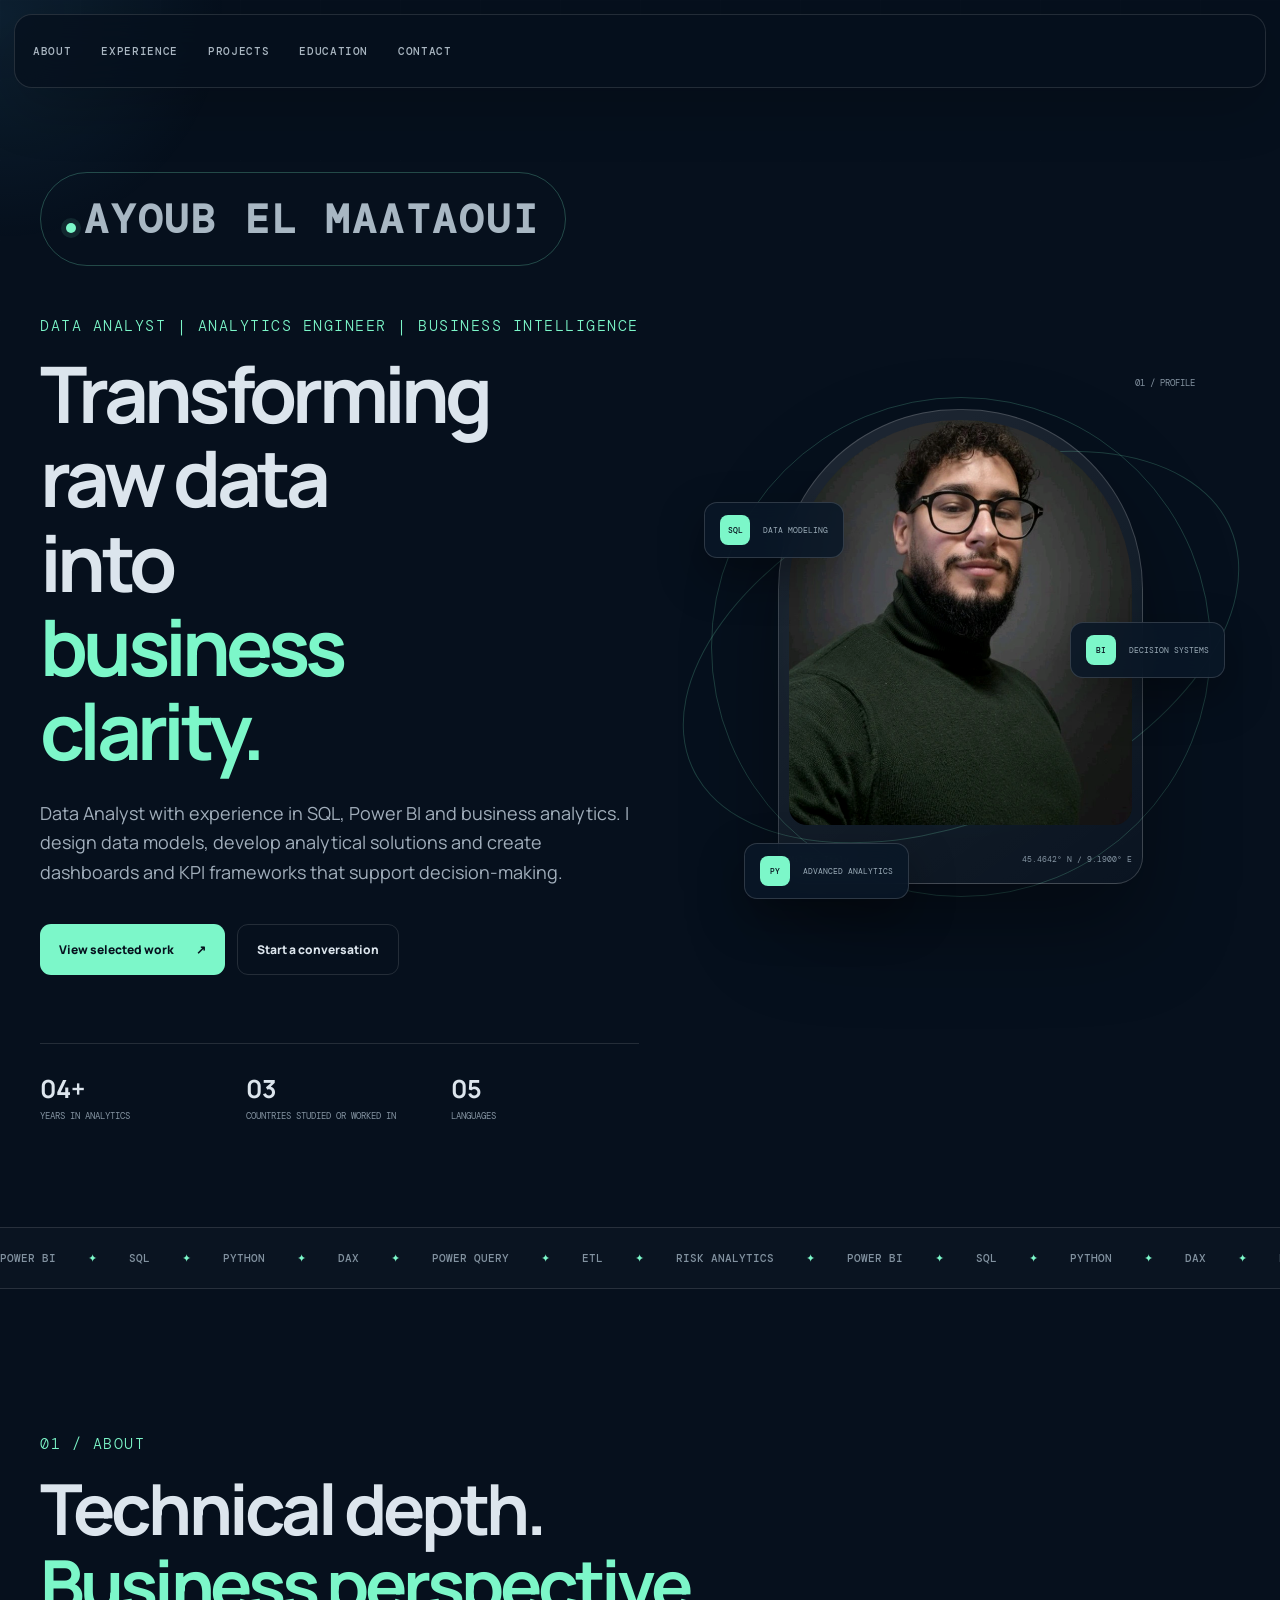
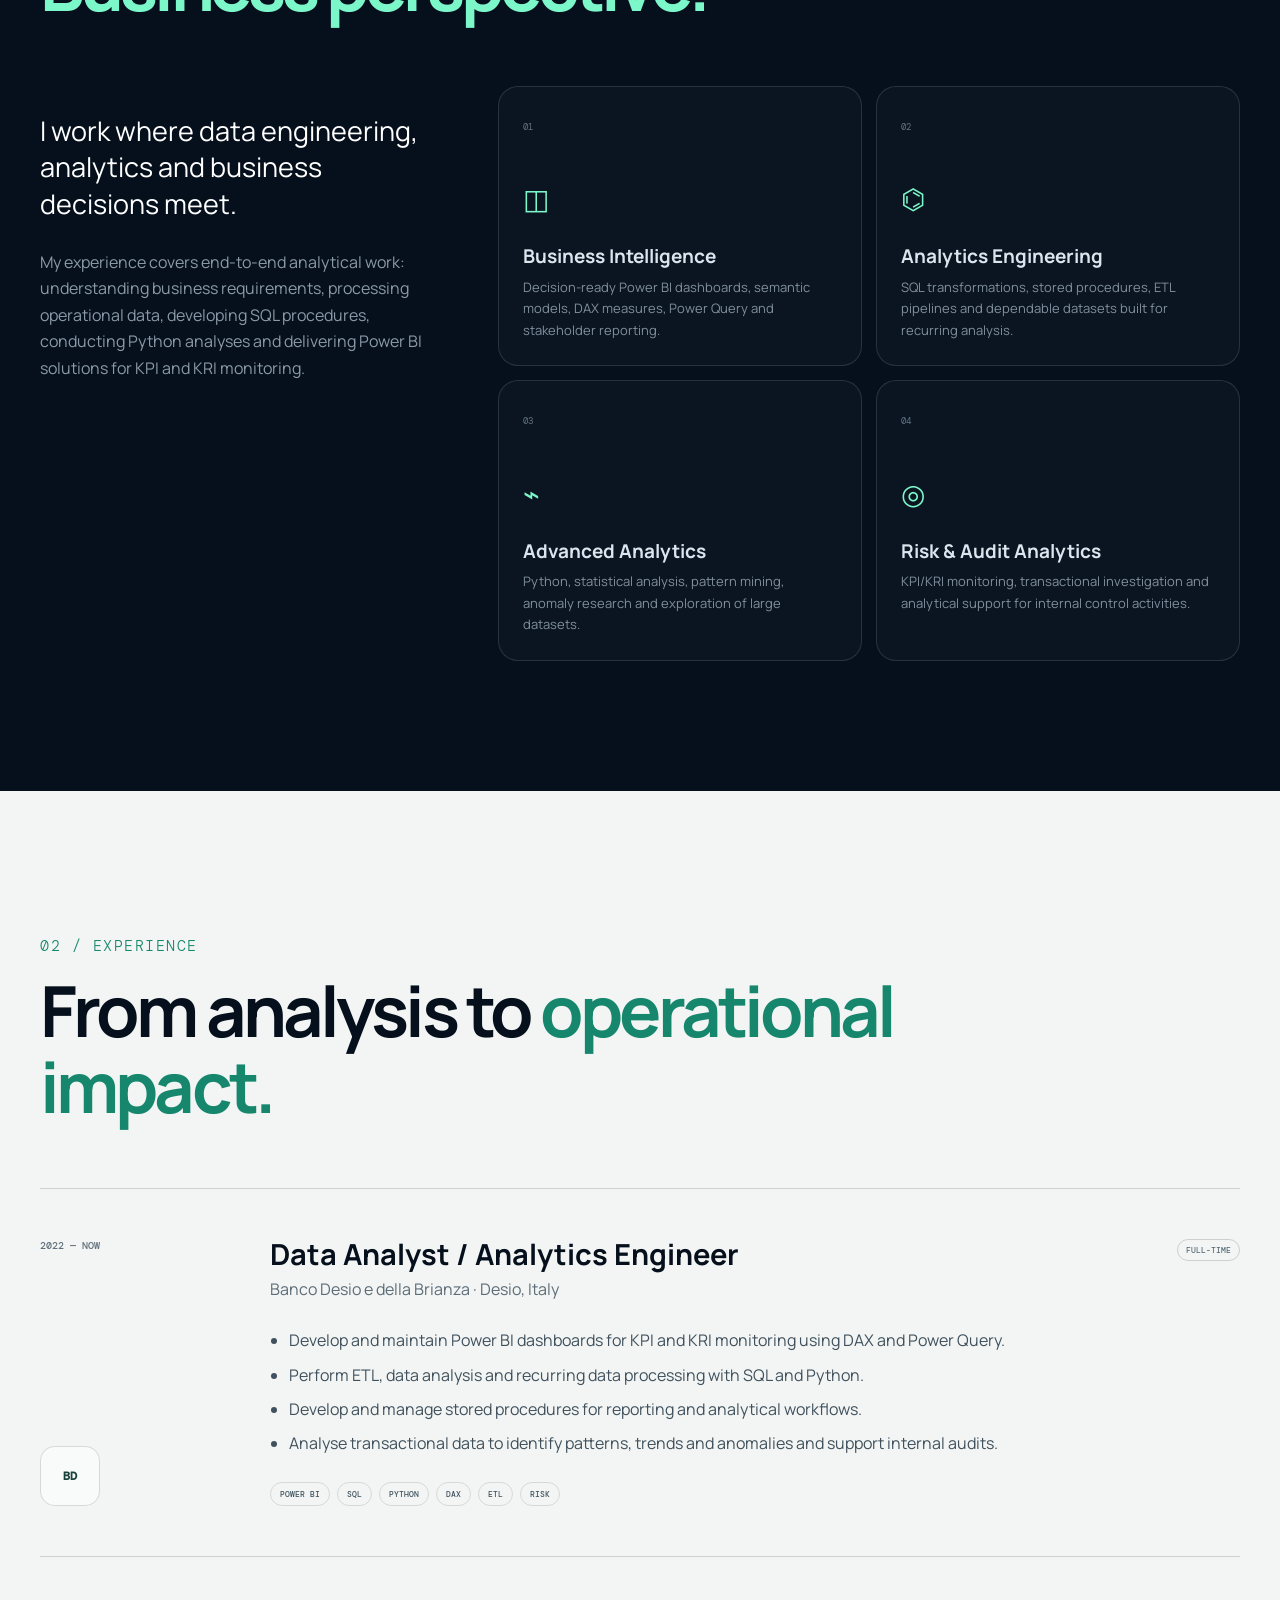
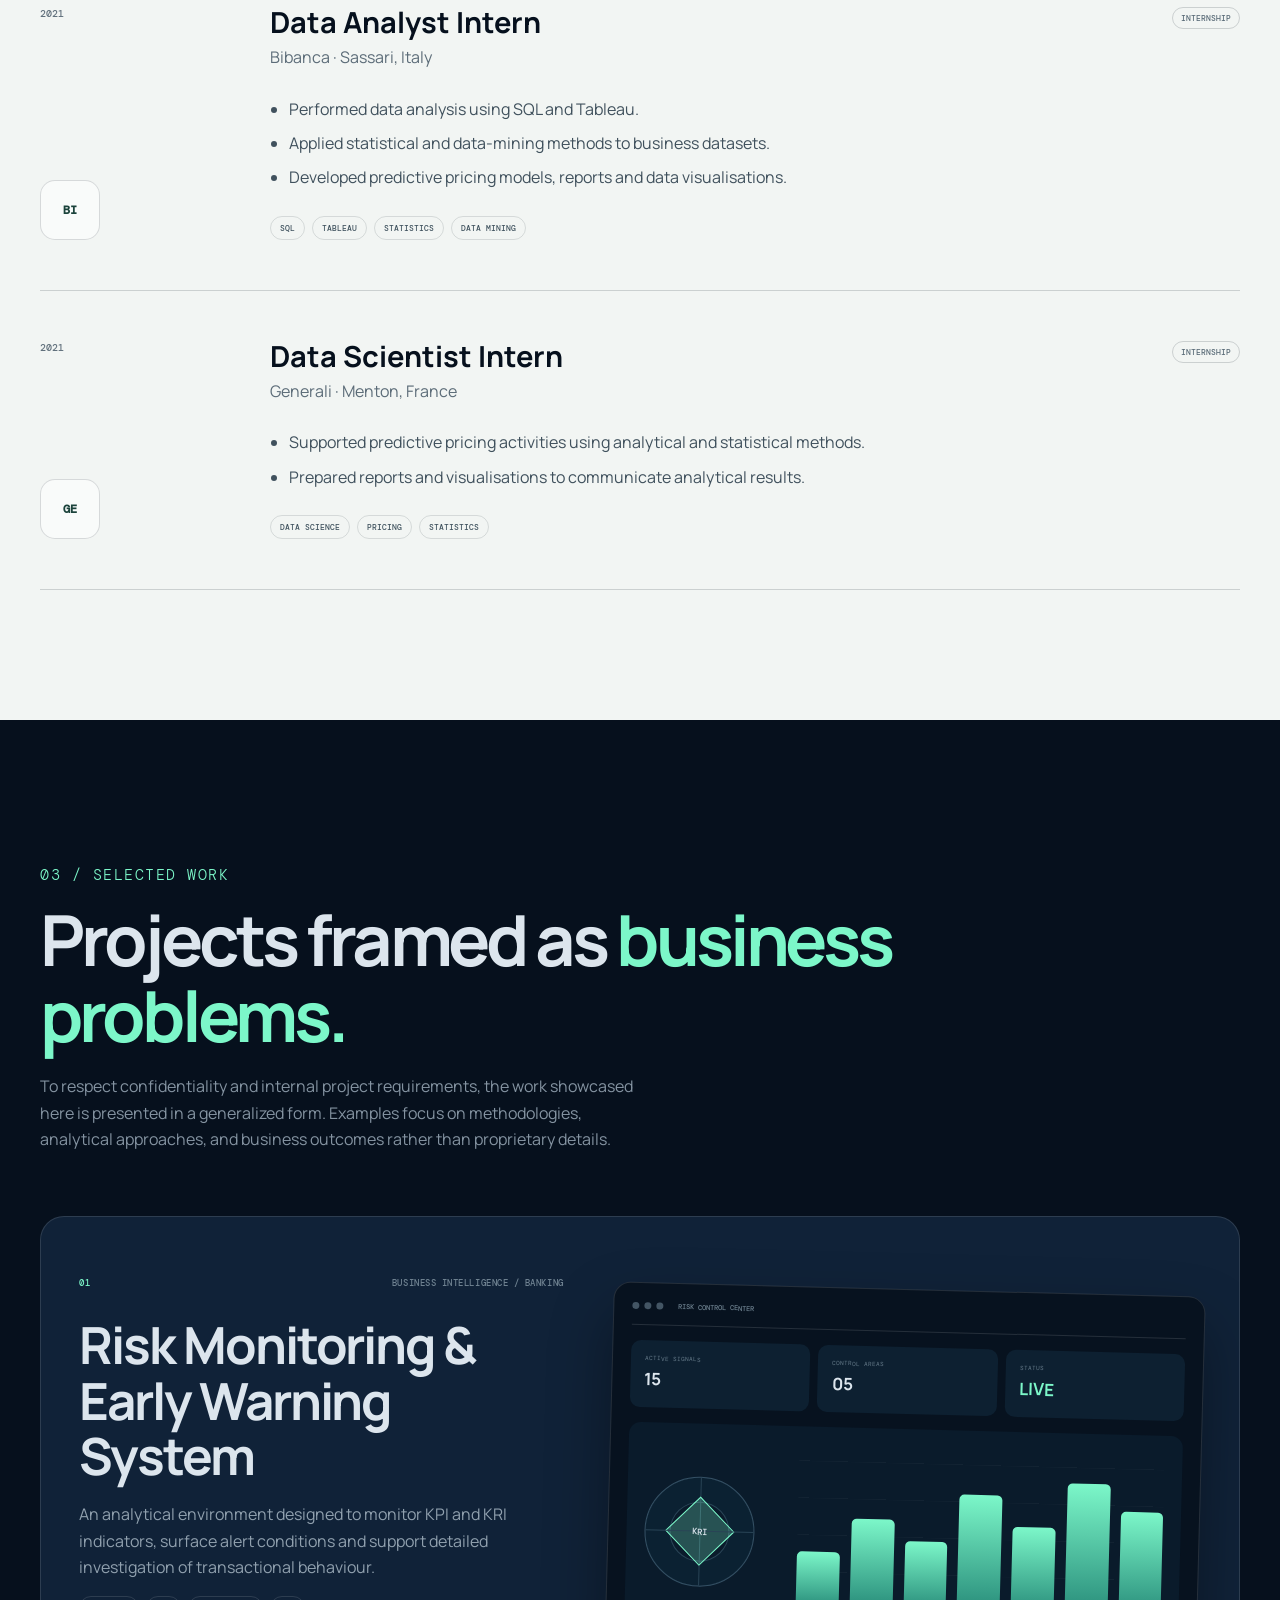
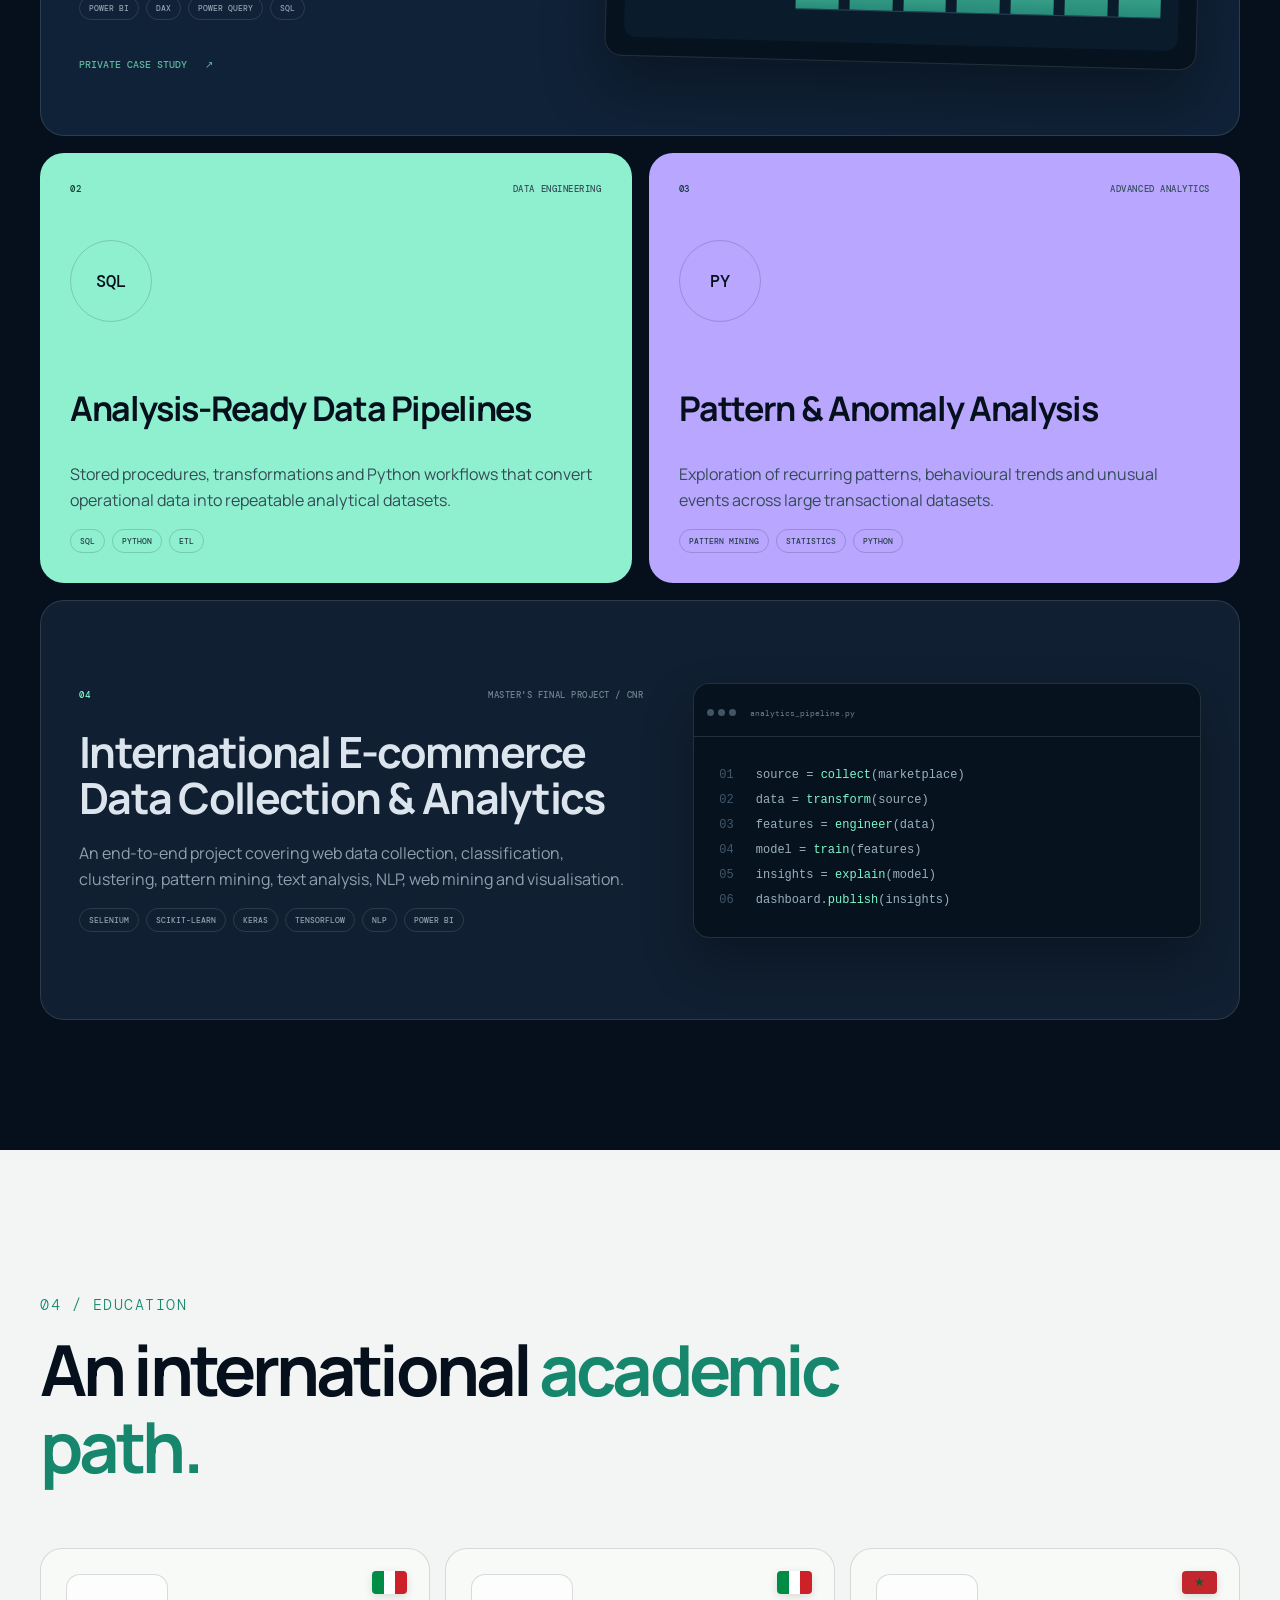
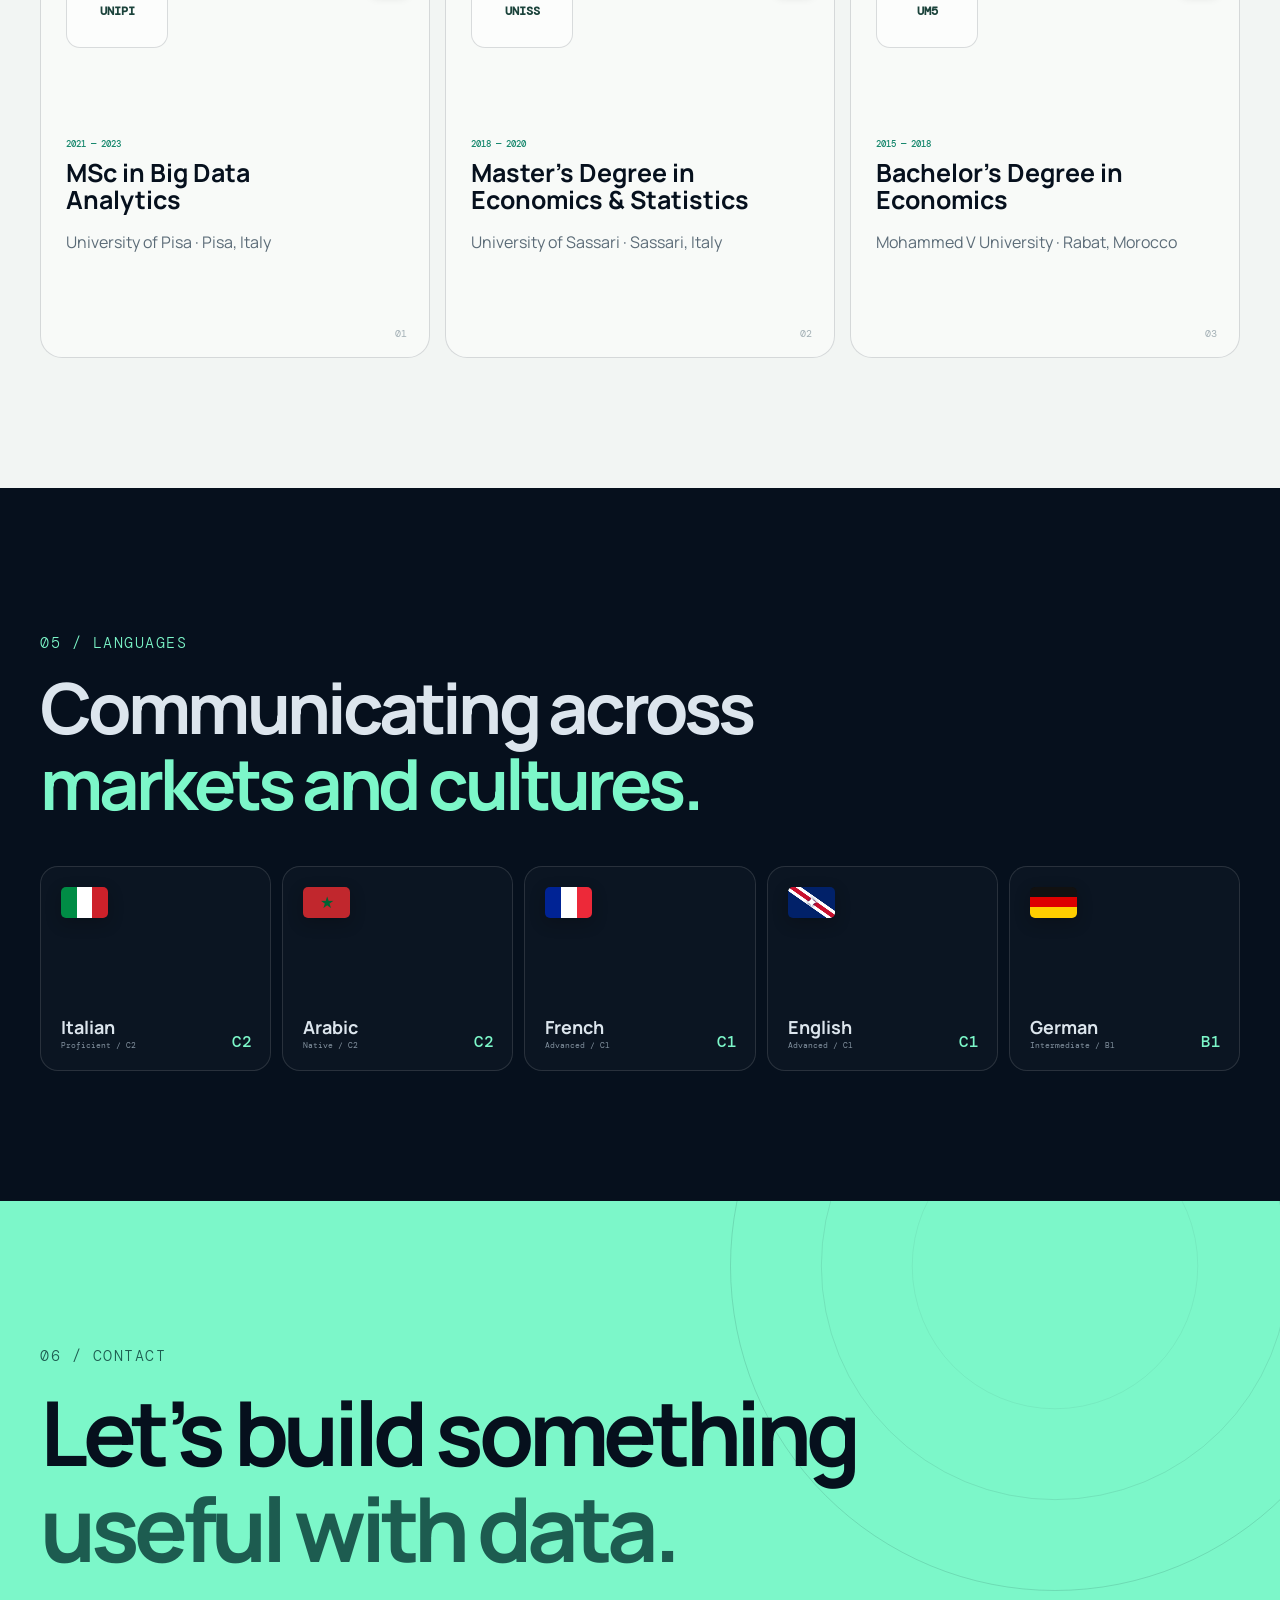
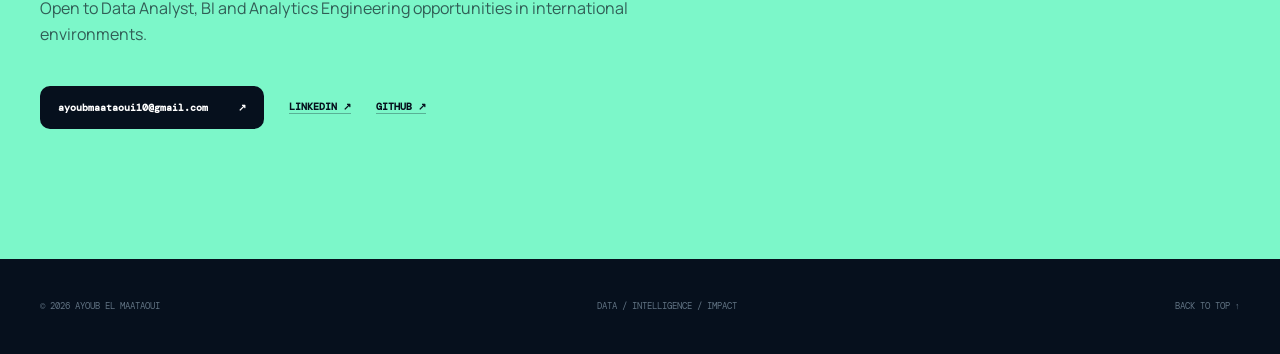
==== commit ee3c85bf: "Add files via upload" ====
--- a/index.html
+++ b/index.html
@@ -40,7 +40,7 @@
         <div class="availability"><i></i>AYOUB EL MAATAOUI</div>
         <p class="hero-kicker">DATA ANALYST | ANALYTICS ENGINEER | BUSINESS INTELLIGENCE</p>
         <h1>Transforming raw data into <span>business clarity.</span></h1>
-        <p class="hero-text">I build analytical products, reliable data processes and decision-ready dashboards across banking, risk monitoring and Business Intelligence.</p>
+        <p class="hero-text">Data Analyst with experience in SQL, Power BI and business analytics. I design data models, develop analytical solutions and create dashboards and KPI frameworks that support decision-making.</p>
 
         <div class="hero-actions">
           <a class="button button-primary" href="#projects">View selected work <span>↗</span></a>
@@ -96,7 +96,7 @@
         <div class="about-statement reveal">
           <p class="lead">I work where data engineering, analytics and business decisions meet.</p>
           <p>My experience covers end-to-end analytical work: understanding business requirements, processing operational data, developing SQL procedures, conducting Python analyses and delivering Power BI solutions for KPI and KRI monitoring.</p>
-          <p>In banking, I analyse transactional flows, recurring patterns, trends and anomalies while supporting reporting and internal audit activities.</p>
+          <p></p>
         </div>
 
         <div class="expertise-grid reveal">
@@ -200,7 +200,7 @@
       <div class="section-heading reveal">
         <p class="section-code">03 / SELECTED WORK</p>
         <h2>Projects framed as <span>business problems.</span></h2>
-        <p class="section-note">Professional banking work is presented at a high level. Add only anonymised screenshots and non-confidential information.</p>
+        <p class="section-note">To respect confidentiality and internal project requirements, the work showcased here is presented in a generalized form. Examples focus on methodologies, analytical approaches, and business outcomes rather than proprietary details.</p>
       </div>
 
       <div class="projects-grid">
--- a/styles.css
+++ b/styles.css
@@ -39,7 +39,7 @@
 .menu-button { display: none; background: none; border: 0; }
 
 .hero { min-height: 760px; display: grid; grid-template-columns: 1.05fr .95fr; gap: 70px; align-items: center; padding-block: 84px 105px; }
-.availability { width: max-content; margin-bottom: 50px; padding: 20px 25px; border: 1px solid rgba(124,247,201,.25); border-radius: 999px; color: #a8b7c3; font: 800 2px var(--mono); letter-spacing: .07em; }
+.availability { width: max-content; margin-bottom: 50px; padding: 20px 25px; border: 1px solid rgba(124,247,201,.25); border-radius: 999px; color: #a8b7c3; font: 900 40px var(--mono); letter-spacing: .07em; }
 .availability i { display: inline-block; width: 10px; height: 10px; margin-right: 8px; border-radius: 50%; background: var(--acid); box-shadow: 0 0 0 5px rgba(124,247,201,.1); animation: pulse 2s infinite; }
 .hero-kicker,.section-code { color: var(--acid); font: 20 15px var(--mono); letter-spacing: .1em; white-space: nowrap; }
 h1,h2,h3 { margin-top: 0; font-family: var(--sans); line-height: 1.08; }
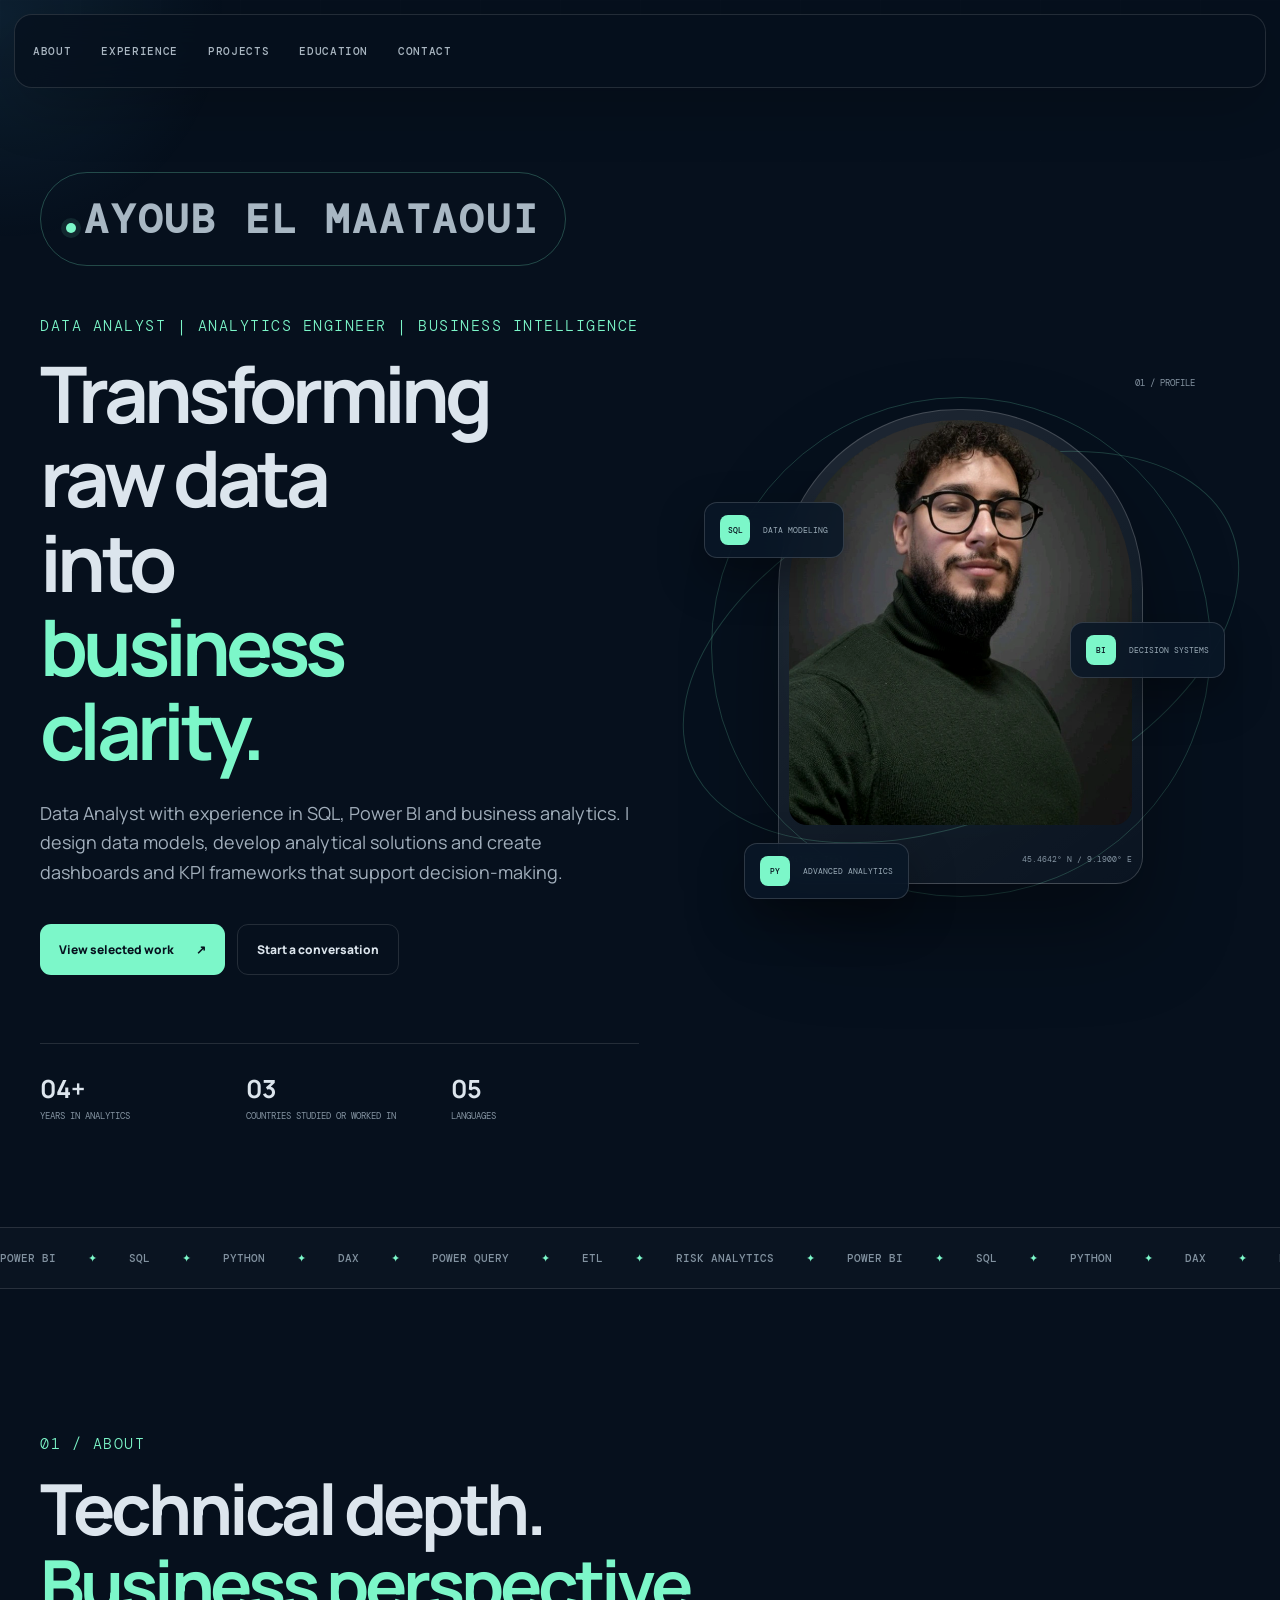
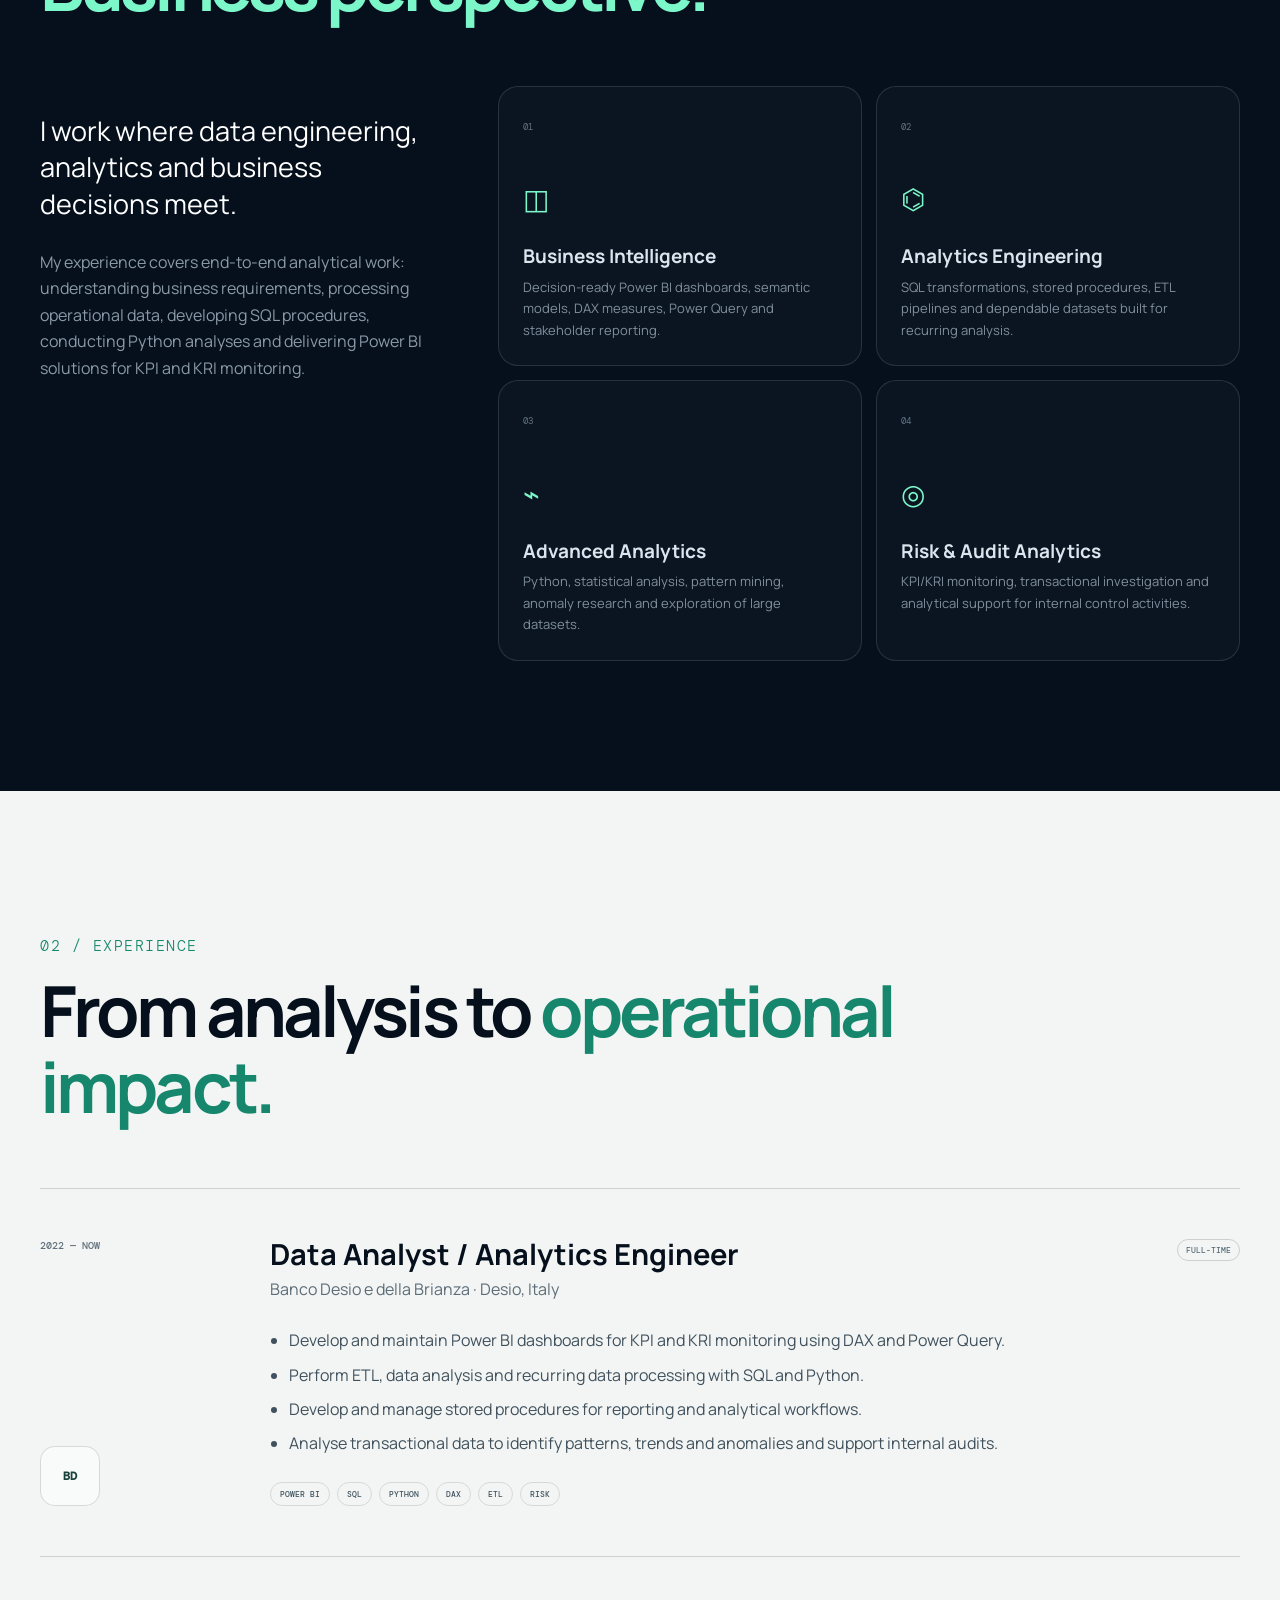
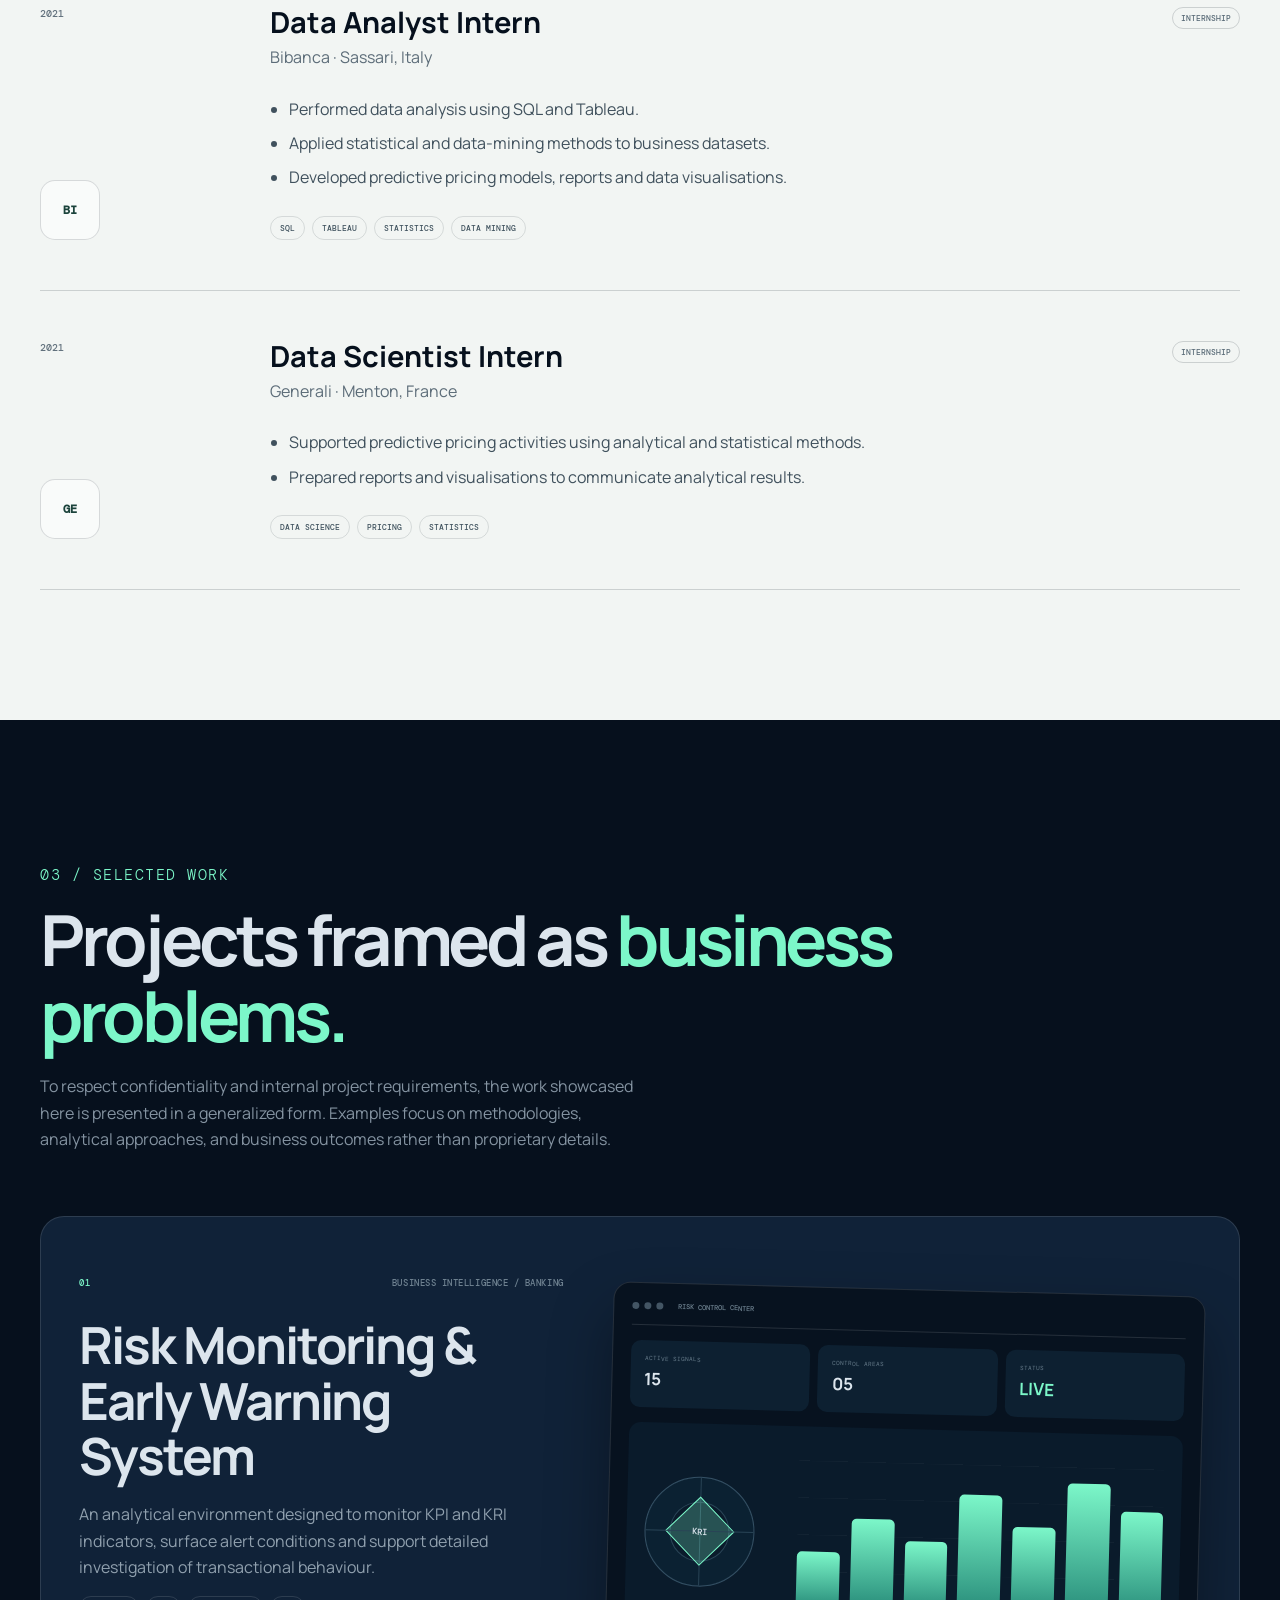
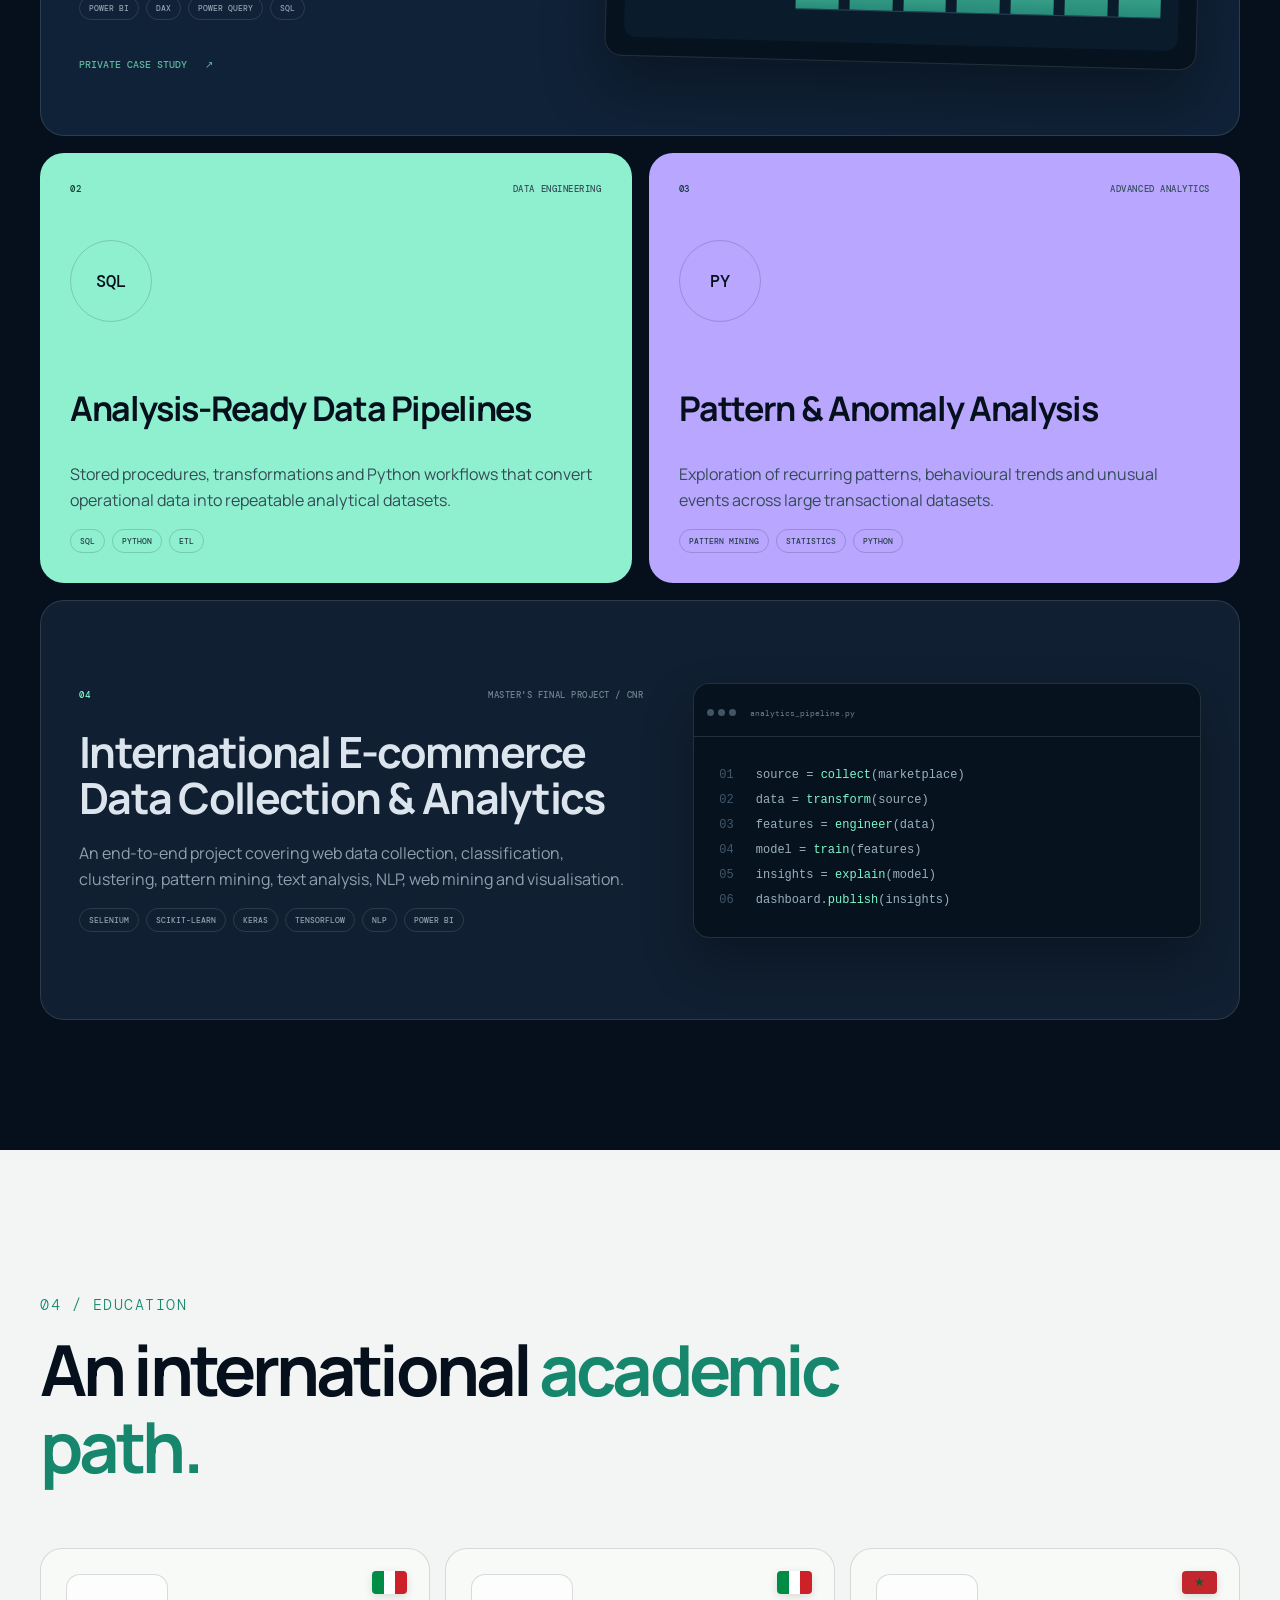
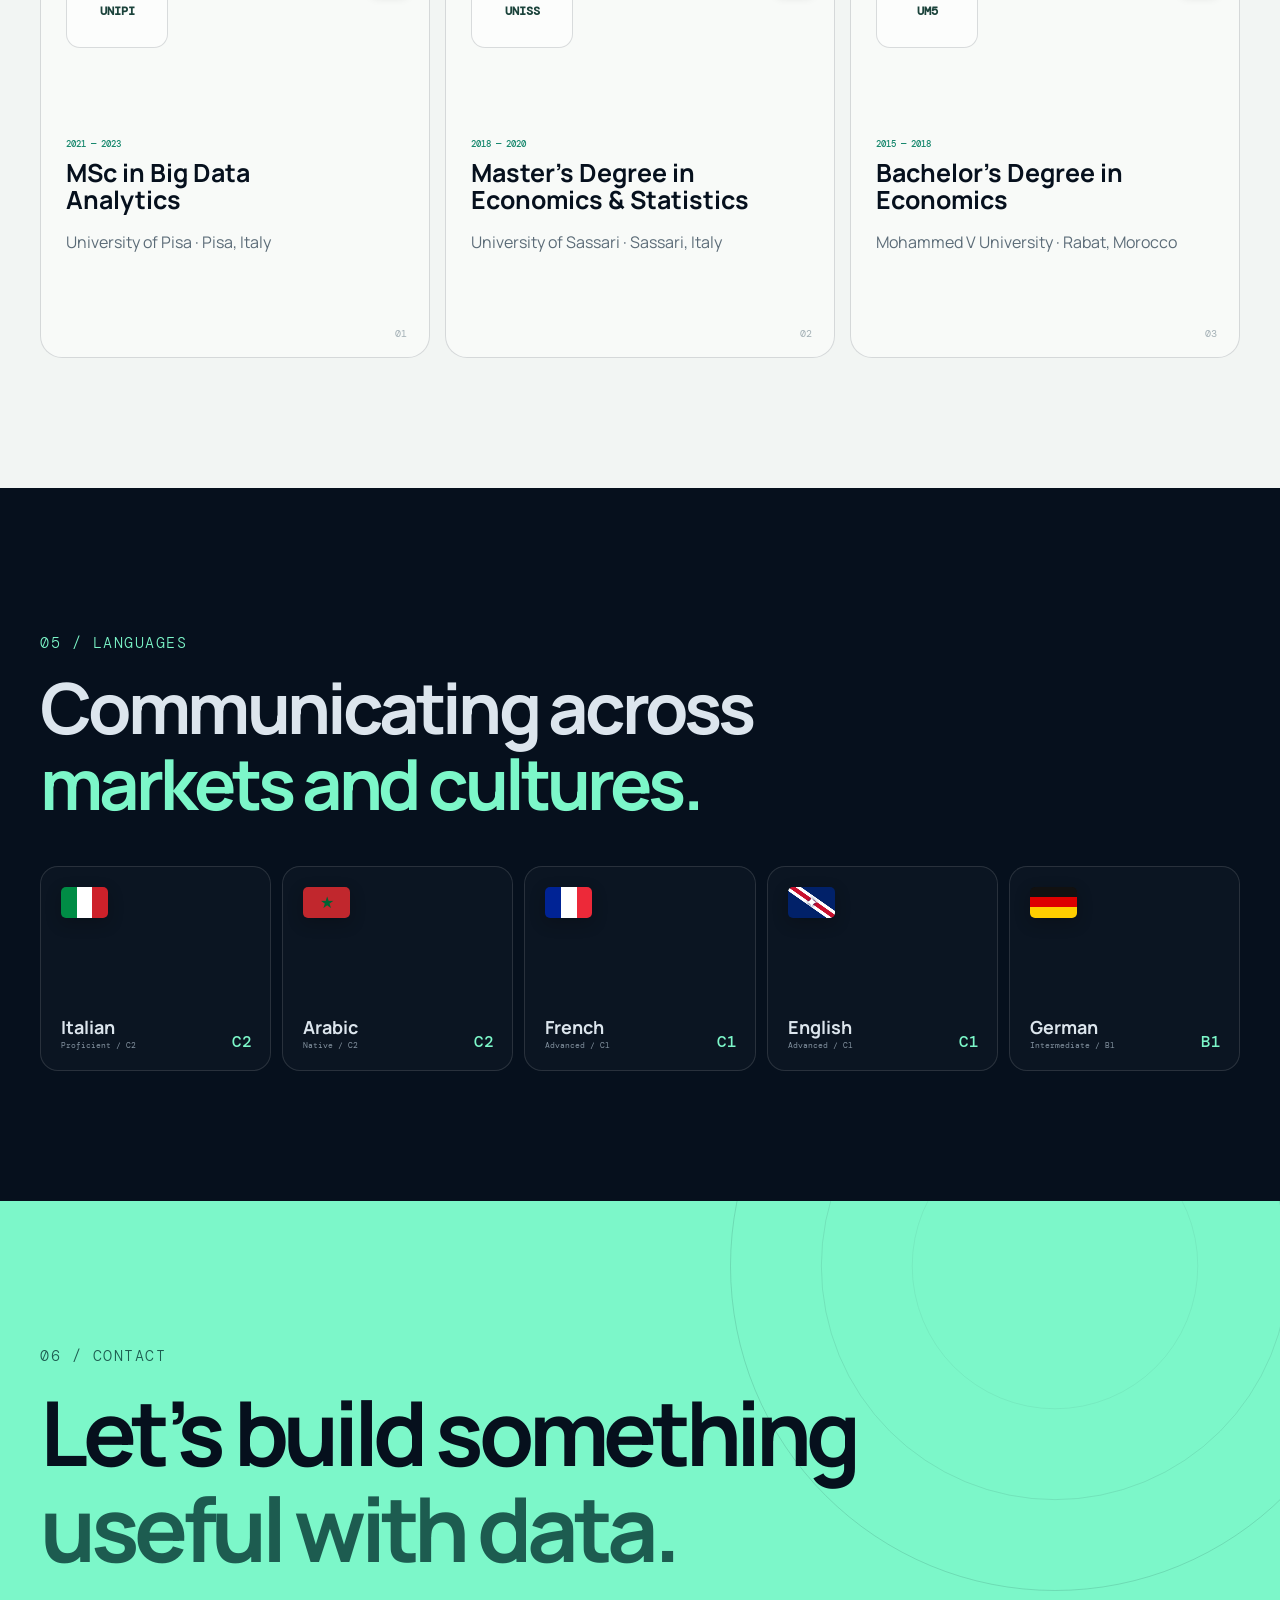
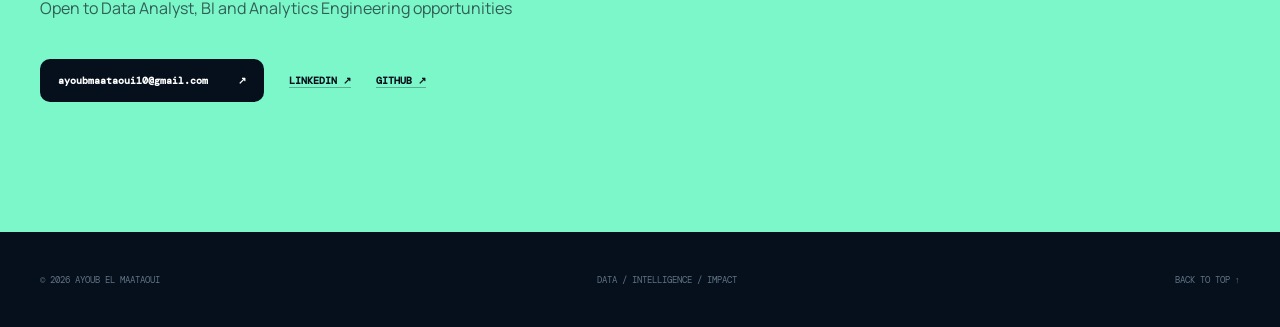
==== commit f9c9082f: "Update index.html" ====
--- a/index.html
+++ b/index.html
@@ -324,7 +324,7 @@
       <div class="shell contact-inner reveal">
         <p class="section-code">06 / CONTACT</p>
         <h2>Let’s build something <span>useful with data.</span></h2>
-        <p>Open to Data Analyst, BI and Analytics Engineering opportunities in international environments.</p>
+        <p>Open to Data Analyst, BI and Analytics Engineering opportunities</p>
         <div class="contact-links">
           <a class="contact-email" href="mailto:ayoubmaataoui10@gmail.com">ayoubmaataoui10@gmail.com <span>↗</span></a>
           <!-- Update the LinkedIn and GitHub URLs below if your usernames are different. -->
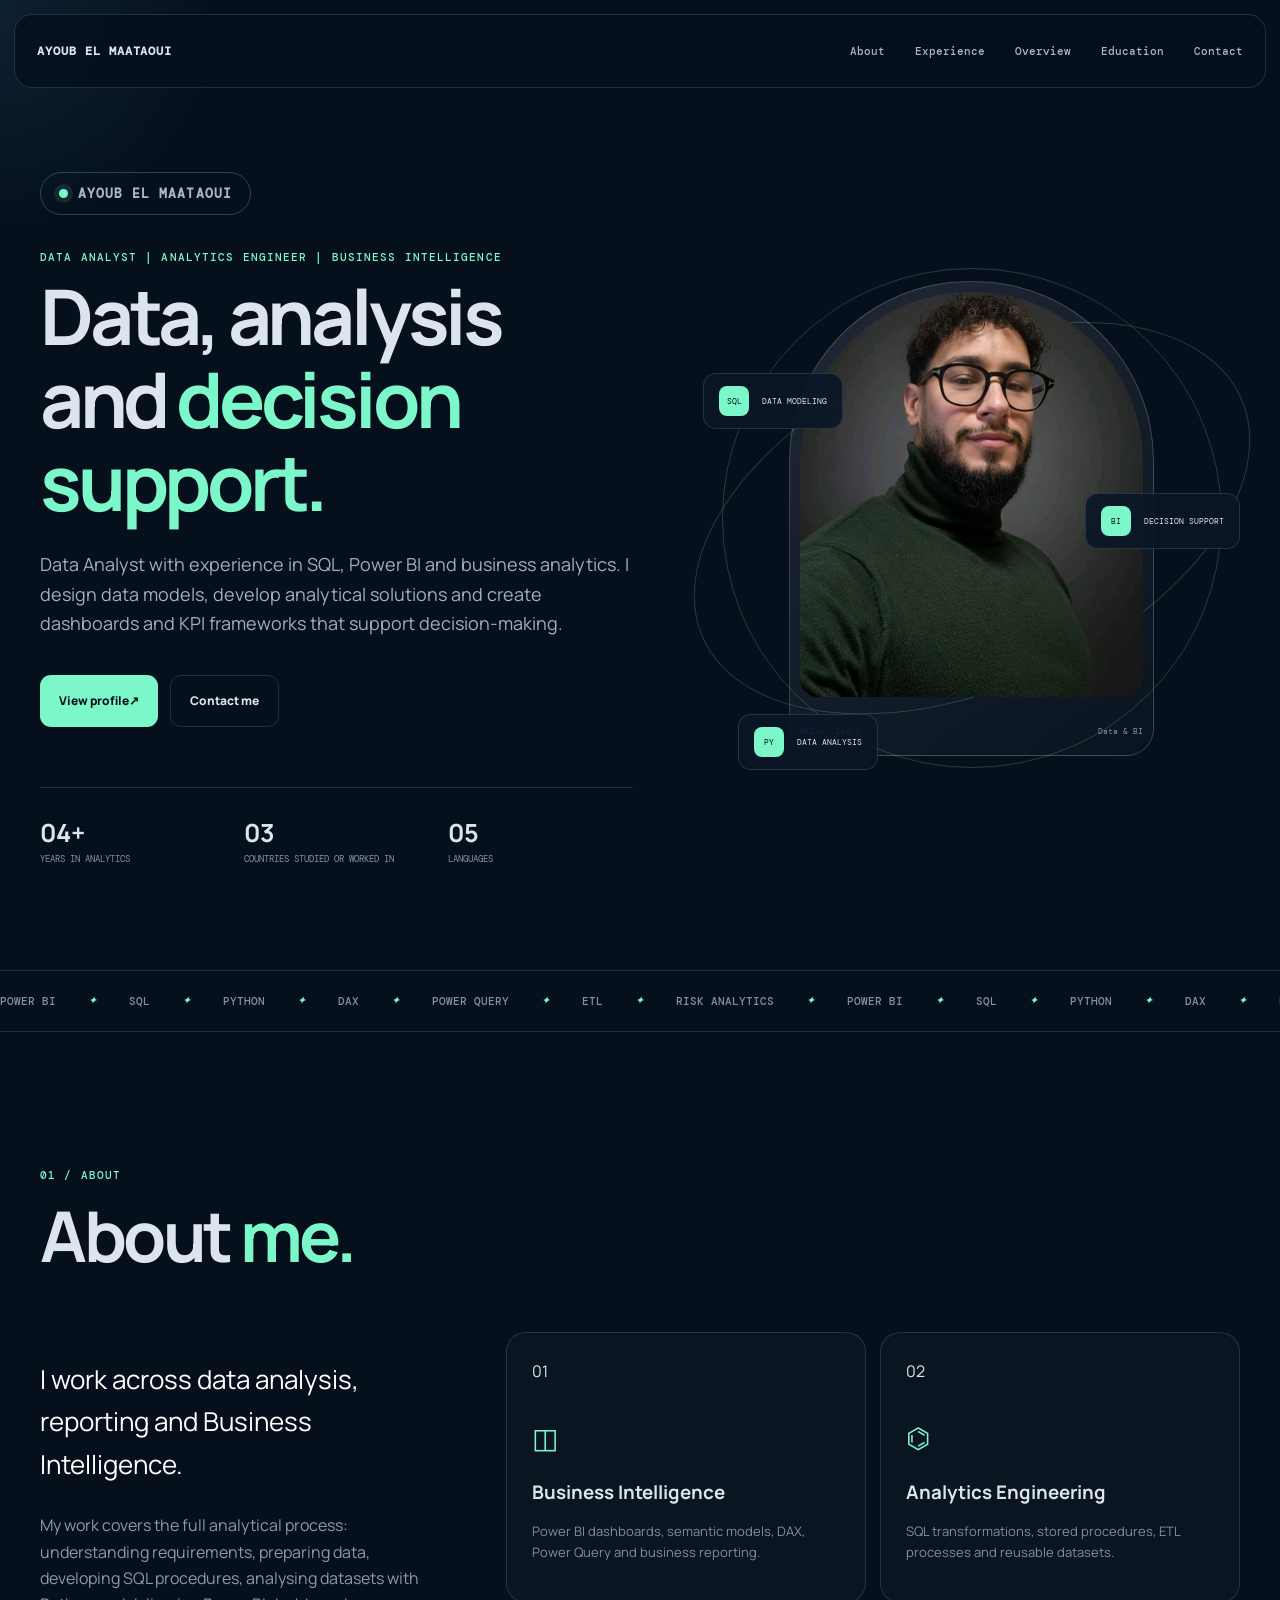
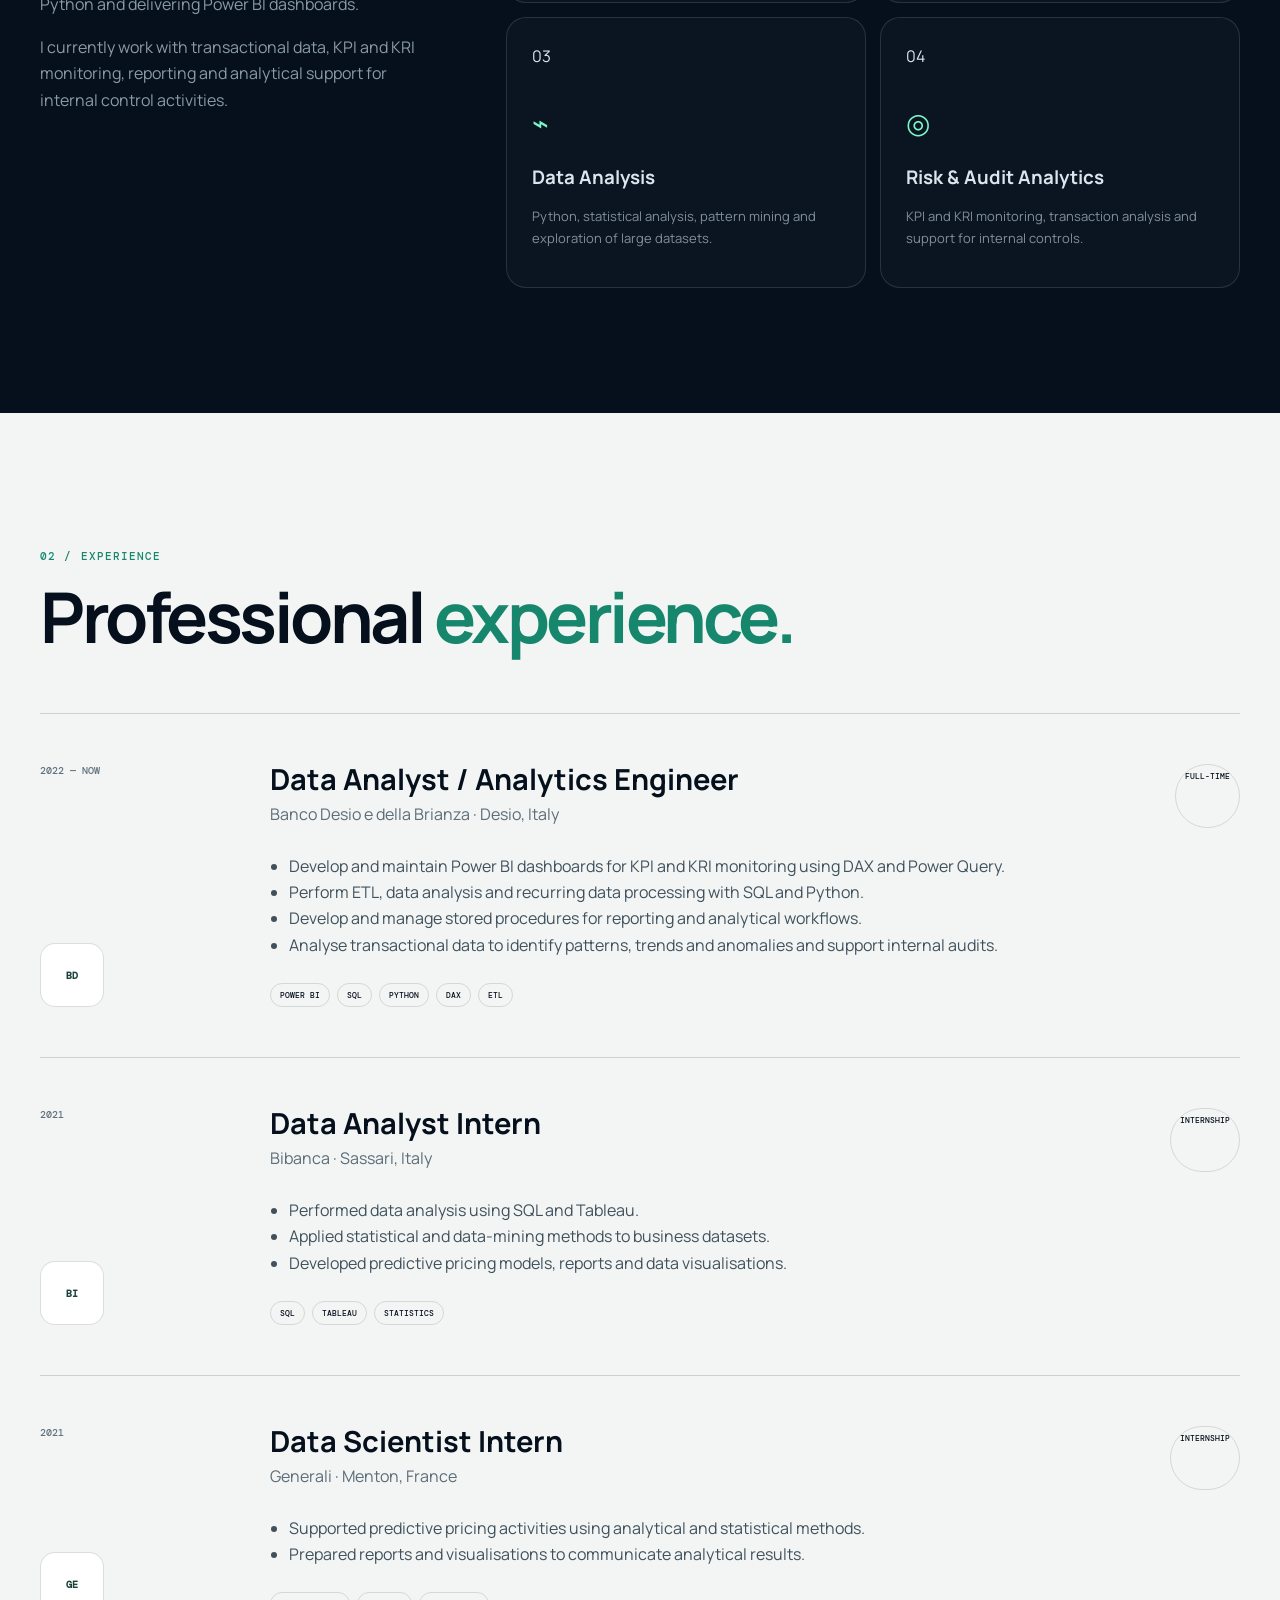
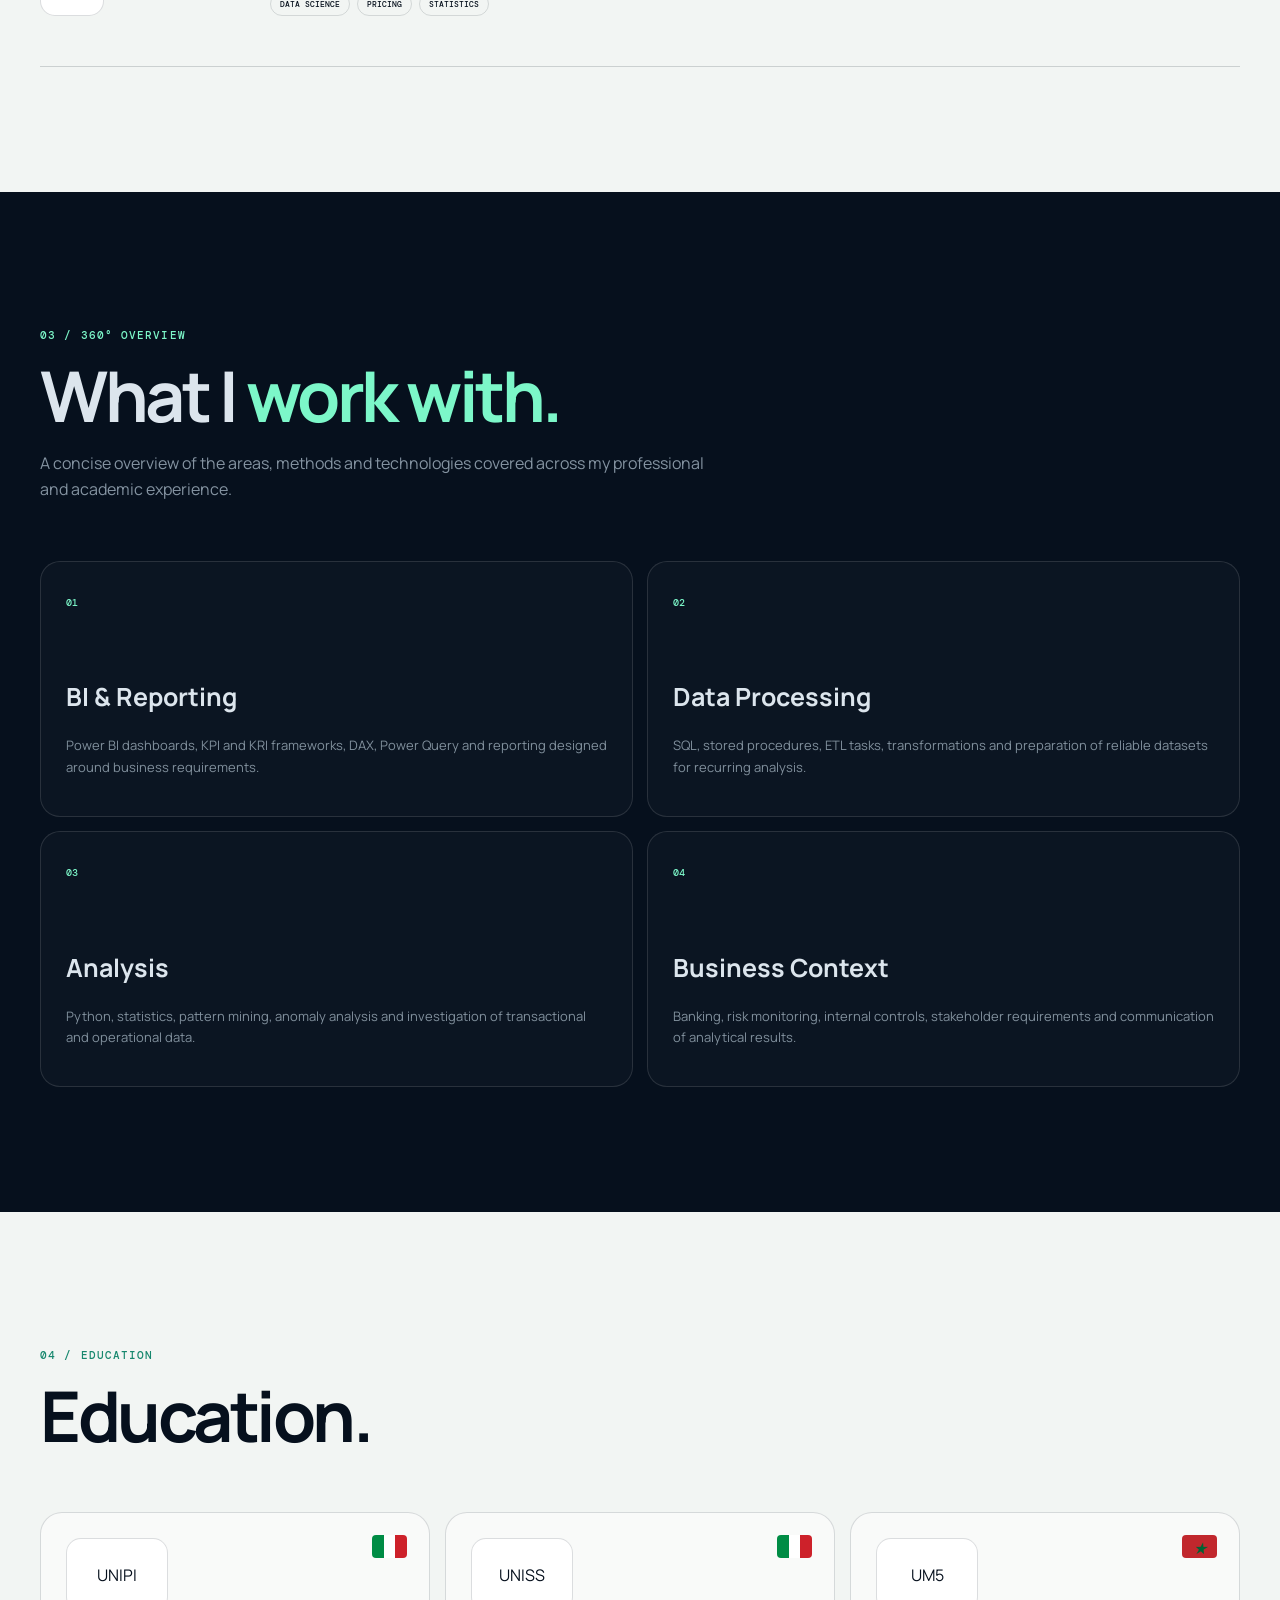
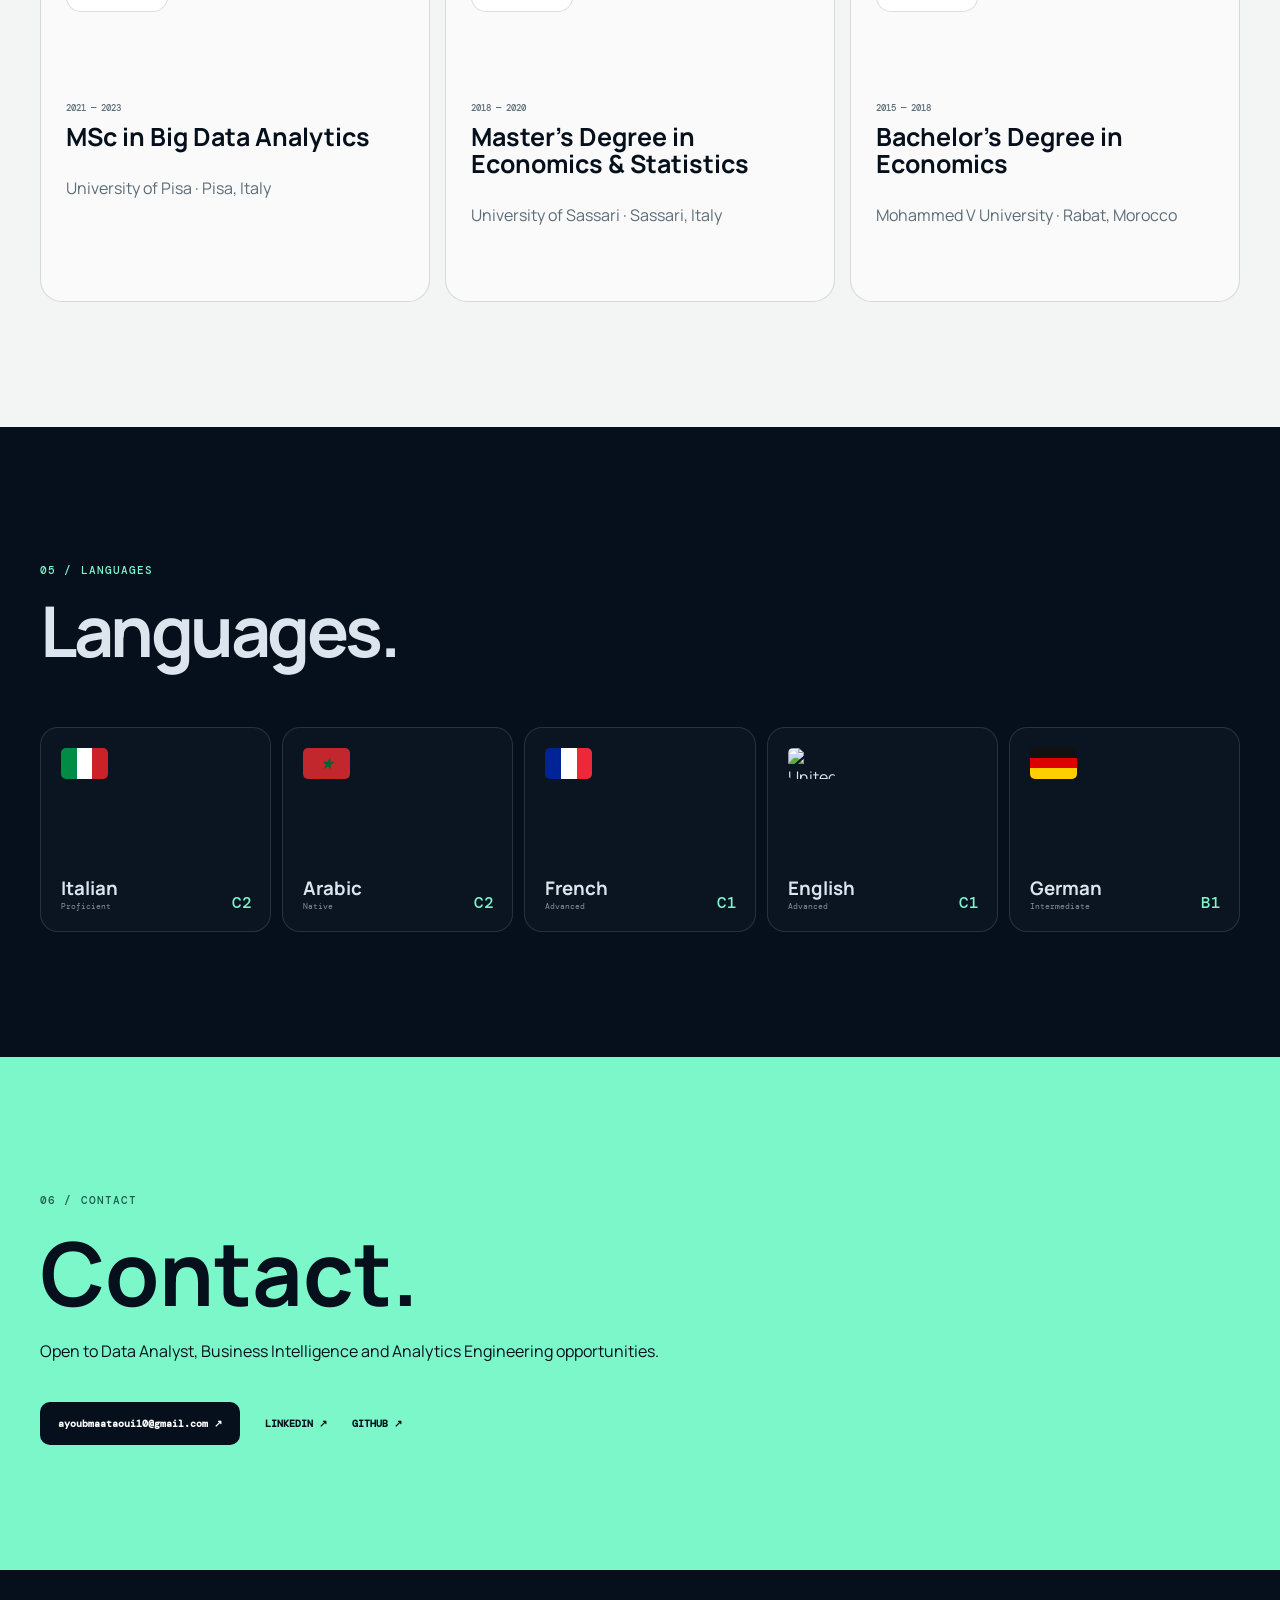
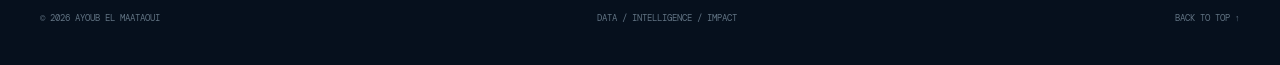
==== commit 060a9e04: "Add files via upload" ====
--- a/index.html
+++ b/index.html
@@ -3,11 +3,9 @@
 <head>
   <meta charset="UTF-8">
   <meta name="viewport" content="width=device-width, initial-scale=1.0">
-  <meta name="description" content="Ayoub El Maataoui, Data Analyst and Analytics Engineer based in Milan. Portfolio focused on Power BI, SQL, Python, ETL and banking analytics.">
-  <meta name="theme-color" content="#07101f">
+  <meta name="description" content="Portfolio of Ayoub El Maataoui, Data Analyst and Analytics Engineer based in Milan.">
+  <meta name="theme-color" content="#06101d">
   <title>Ayoub El Maataoui | Data Analyst & Analytics Engineer</title>
-
-  <!-- Optional: replace these Google Fonts with local fonts if preferred. -->
   <link rel="preconnect" href="https://fonts.googleapis.com">
   <link rel="preconnect" href="https://fonts.gstatic.com" crossorigin>
   <link href="https://fonts.googleapis.com/css2?family=DM+Mono:wght@400;500&family=Manrope:wght@400;500;600;700;800&display=swap" rel="stylesheet">
@@ -19,19 +17,11 @@
   <div class="page-grid" aria-hidden="true"></div>
 
   <header class="topbar" id="top">
-
-    <button class="menu-button" aria-label="Open navigation" aria-expanded="false">
-      <span></span><span></span>
-    </button>
-
+    <a class="brand" href="#home">AYOUB EL MAATAOUI</a>
+    <button class="menu-button" aria-label="Open navigation" aria-expanded="false"><span></span><span></span></button>
     <nav class="main-nav" aria-label="Main navigation">
-      <a href="#about">About</a>
-      <a href="#experience">Experience</a>
-      <a href="#projects">Projects</a>
-      <a href="#education">Education</a>
-      <a href="#contact">Contact</a>
+      <a href="#about">About</a><a href="#experience">Experience</a><a href="#overview">Overview</a><a href="#education">Education</a><a href="#contact">Contact</a>
     </nav>
-
   </header>
 
   <main>
@@ -39,14 +29,12 @@
       <div class="hero-copy reveal">
         <div class="availability"><i></i>AYOUB EL MAATAOUI</div>
         <p class="hero-kicker">DATA ANALYST | ANALYTICS ENGINEER | BUSINESS INTELLIGENCE</p>
-        <h1>Transforming raw data into <span>business clarity.</span></h1>
+        <h1>Data, analysis and <span>decision support.</span></h1>
         <p class="hero-text">Data Analyst with experience in SQL, Power BI and business analytics. I design data models, develop analytical solutions and create dashboards and KPI frameworks that support decision-making.</p>
-
         <div class="hero-actions">
-          <a class="button button-primary" href="#projects">View selected work <span>↗</span></a>
-          <a class="button button-secondary" href="mailto:ayoubmaataoui10@gmail.com">Start a conversation</a>
+          <a class="button button-primary" href="#overview">View profile <span>↗</span></a>
+          <a class="button button-secondary" href="mailto:ayoubmaataoui10@gmail.com">Contact me</a>
         </div>
-
         <div class="hero-metrics">
           <div><strong>04+</strong><span>Years in analytics</span></div>
           <div><strong>03</strong><span>Countries studied or worked in</span></div>
@@ -55,290 +43,81 @@
       </div>
 
       <div class="profile-stage reveal">
-        <div class="profile-orbit orbit-a"></div>
-        <div class="profile-orbit orbit-b"></div>
-        <div class="profile-index">01 / PROFILE</div>
-
+        <div class="profile-orbit orbit-a"></div><div class="profile-orbit orbit-b"></div>
         <figure class="profile-frame">
-          <!-- PROFILE PHOTO: put your image in assets/profile-ayoub.jpg and keep this path. Recommended: vertical photo, minimum 1000 x 1250 px. -->
-          <!-- You may also replace src with a direct image URL, for example: src="https://your-domain.com/profile.jpg" -->
-          <img src="assets/1763897075206.png" alt="Portrait of Ayoub El Maataoui" onerror="this.parentElement.classList.add('image-missing'); this.style.display='none';">
-          <div class="photo-placeholder">
-            <span>YOUR PHOTO</span>
-            <small>assets/profile-ayoub.jpg</small>
-          </div>
-          <figcaption>
-            <span>Milan, Italy</span>
-            <span>45.4642° N / 9.1900° E</span>
-          </figcaption>
+          <img src="assets/1763897075206.png" alt="Portrait of Ayoub El Maataoui" onerror="this.parentElement.classList.add('image-missing');this.style.display='none';">
+          <div class="photo-placeholder"><span>YOUR PHOTO</span><small>assets/1763897075206.png</small></div>
+          <figcaption><span>Milan, Italy</span><span>Data & BI</span></figcaption>
         </figure>
-
         <div class="floating-chip chip-one"><span>SQL</span> DATA MODELING</div>
-        <div class="floating-chip chip-two"><span>BI</span> DECISION SYSTEMS</div>
-        <div class="floating-chip chip-three"><span>PY</span> ADVANCED ANALYTICS</div>
+        <div class="floating-chip chip-two"><span>BI</span> DECISION SUPPORT</div>
+        <div class="floating-chip chip-three"><span>PY</span> DATA ANALYSIS</div>
       </div>
     </section>
 
-    <section class="marquee" aria-label="Core skills">
-      <div class="marquee-track">
-        <span>POWER BI</span><i>✦</i><span>SQL</span><i>✦</i><span>PYTHON</span><i>✦</i><span>DAX</span><i>✦</i><span>POWER QUERY</span><i>✦</i><span>ETL</span><i>✦</i><span>RISK ANALYTICS</span><i>✦</i>
-        <span>POWER BI</span><i>✦</i><span>SQL</span><i>✦</i><span>PYTHON</span><i>✦</i><span>DAX</span><i>✦</i><span>POWER QUERY</span><i>✦</i><span>ETL</span><i>✦</i><span>RISK ANALYTICS</span><i>✦</i>
-      </div>
-    </section>
+    <section class="marquee"><div class="marquee-track">
+      <span>POWER BI</span><i>✦</i><span>SQL</span><i>✦</i><span>PYTHON</span><i>✦</i><span>DAX</span><i>✦</i><span>POWER QUERY</span><i>✦</i><span>ETL</span><i>✦</i><span>RISK ANALYTICS</span><i>✦</i>
+      <span>POWER BI</span><i>✦</i><span>SQL</span><i>✦</i><span>PYTHON</span><i>✦</i><span>DAX</span><i>✦</i><span>POWER QUERY</span><i>✦</i><span>ETL</span><i>✦</i><span>RISK ANALYTICS</span><i>✦</i>
+    </div></section>
 
     <section class="section shell" id="about">
-      <div class="section-heading reveal">
-        <p class="section-code">01 / ABOUT</p>
-        <h2>Technical depth.<br><span>Business perspective.</span></h2>
-      </div>
-
+      <div class="section-heading reveal"><p class="section-code">01 / ABOUT</p><h2>About <span>me.</span></h2></div>
       <div class="about-layout">
         <div class="about-statement reveal">
-          <p class="lead">I work where data engineering, analytics and business decisions meet.</p>
-          <p>My experience covers end-to-end analytical work: understanding business requirements, processing operational data, developing SQL procedures, conducting Python analyses and delivering Power BI solutions for KPI and KRI monitoring.</p>
-          <p></p>
+          <p class="lead">I work across data analysis, reporting and Business Intelligence.</p>
+          <p>My work covers the full analytical process: understanding requirements, preparing data, developing SQL procedures, analysing datasets with Python and delivering Power BI dashboards.</p>
+          <p>I currently work with transactional data, KPI and KRI monitoring, reporting and analytical support for internal control activities.</p>
         </div>
-
         <div class="expertise-grid reveal">
-          <article>
-            <span class="card-number">01</span>
-            <div class="skill-icon">◫</div>
-            <h3>Business Intelligence</h3>
-            <p>Decision-ready Power BI dashboards, semantic models, DAX measures, Power Query and stakeholder reporting.</p>
-          </article>
-          <article>
-            <span class="card-number">02</span>
-            <div class="skill-icon">⌬</div>
-            <h3>Analytics Engineering</h3>
-            <p>SQL transformations, stored procedures, ETL pipelines and dependable datasets built for recurring analysis.</p>
-          </article>
-          <article>
-            <span class="card-number">03</span>
-            <div class="skill-icon">⌁</div>
-            <h3>Advanced Analytics</h3>
-            <p>Python, statistical analysis, pattern mining, anomaly research and exploration of large datasets.</p>
-          </article>
-          <article>
-            <span class="card-number">04</span>
-            <div class="skill-icon">◎</div>
-            <h3>Risk & Audit Analytics</h3>
-            <p>KPI/KRI monitoring, transactional investigation and analytical support for internal control activities.</p>
-          </article>
+          <article><span>01</span><div class="skill-icon">◫</div><h3>Business Intelligence</h3><p>Power BI dashboards, semantic models, DAX, Power Query and business reporting.</p></article>
+          <article><span>02</span><div class="skill-icon">⌬</div><h3>Analytics Engineering</h3><p>SQL transformations, stored procedures, ETL processes and reusable datasets.</p></article>
+          <article><span>03</span><div class="skill-icon">⌁</div><h3>Data Analysis</h3><p>Python, statistical analysis, pattern mining and exploration of large datasets.</p></article>
+          <article><span>04</span><div class="skill-icon">◎</div><h3>Risk & Audit Analytics</h3><p>KPI and KRI monitoring, transaction analysis and support for internal controls.</p></article>
         </div>
       </div>
     </section>
 
-    <section class="section experience-section" id="experience">
-      <div class="shell">
-        <div class="section-heading reveal">
-          <p class="section-code">02 / EXPERIENCE</p>
-          <h2>From analysis to <span>operational impact.</span></h2>
-        </div>
+    <section class="section light-section" id="experience"><div class="shell">
+      <div class="section-heading reveal"><p class="section-code">02 / EXPERIENCE</p><h2>Professional <span>experience.</span></h2></div>
+      <div class="experience-list">
+        <article class="experience-item reveal"><div class="experience-side"><span>2022 — NOW</span><div class="company-logo"><img src="assets/banco-desio-logo.png" alt="Banco Desio logo" onerror="this.style.display='none';this.nextElementSibling.style.display='grid';"><b>BD</b></div></div><div class="experience-main"><div class="experience-title"><div><h3>Data Analyst / Analytics Engineer</h3><p>Banco Desio e della Brianza · Desio, Italy</p></div><span>FULL-TIME</span></div><ul><li>Develop and maintain Power BI dashboards for KPI and KRI monitoring using DAX and Power Query.</li><li>Perform ETL, data analysis and recurring data processing with SQL and Python.</li><li>Develop and manage stored procedures for reporting and analytical workflows.</li><li>Analyse transactional data to identify patterns, trends and anomalies and support internal audits.</li></ul><div class="tags"><span>POWER BI</span><span>SQL</span><span>PYTHON</span><span>DAX</span><span>ETL</span></div></div></article>
+        <article class="experience-item reveal"><div class="experience-side"><span>2021</span><div class="company-logo"><b>BI</b></div></div><div class="experience-main"><div class="experience-title"><div><h3>Data Analyst Intern</h3><p>Bibanca · Sassari, Italy</p></div><span>INTERNSHIP</span></div><ul><li>Performed data analysis using SQL and Tableau.</li><li>Applied statistical and data-mining methods to business datasets.</li><li>Developed predictive pricing models, reports and data visualisations.</li></ul><div class="tags"><span>SQL</span><span>TABLEAU</span><span>STATISTICS</span></div></div></article>
+        <article class="experience-item reveal"><div class="experience-side"><span>2021</span><div class="company-logo"><b>GE</b></div></div><div class="experience-main"><div class="experience-title"><div><h3>Data Scientist Intern</h3><p>Generali · Menton, France</p></div><span>INTERNSHIP</span></div><ul><li>Supported predictive pricing activities using analytical and statistical methods.</li><li>Prepared reports and visualisations to communicate analytical results.</li></ul><div class="tags"><span>DATA SCIENCE</span><span>PRICING</span><span>STATISTICS</span></div></div></article>
+      </div>
+    </div></section>
 
-        <div class="experience-list">
-          <article class="experience-item reveal">
-            <div class="experience-side">
-              <span class="experience-year">2022 — NOW</span>
-              <div class="company-logo logo-placeholder">
-                <!-- COMPANY LOGO: replace this div with an image if you have permission to use it. Example: <img src="assets/banco-desio-logo.png" alt="Banco Desio logo"> -->
-                <span>BD</span>
-              </div>
-            </div>
-            <div class="experience-main">
-              <div class="experience-title"><div><h3>Data Analyst / Analytics Engineer</h3><p>Banco Desio e della Brianza · Desio, Italy</p></div><span>FULL-TIME</span></div>
-              <ul>
-                <li>Develop and maintain Power BI dashboards for KPI and KRI monitoring using DAX and Power Query.</li>
-                <li>Perform ETL, data analysis and recurring data processing with SQL and Python.</li>
-                <li>Develop and manage stored procedures for reporting and analytical workflows.</li>
-                <li>Analyse transactional data to identify patterns, trends and anomalies and support internal audits.</li>
-              </ul>
-              <div class="tags"><span>POWER BI</span><span>SQL</span><span>PYTHON</span><span>DAX</span><span>ETL</span><span>RISK</span></div>
-            </div>
-          </article>
-        
-          <article class="experience-item reveal">
-            <div class="experience-side">
-              <span class="experience-year">2021</span>
-              <div class="company-logo logo-placeholder">
-                <!-- COMPANY LOGO: Example replacement: <img src="assets/bibanca-logo.png" alt="Bibanca logo"> -->
-                <span>BI</span>
-              </div>
-            </div>
-            <div class="experience-main">
-              <div class="experience-title"><div><h3>Data Analyst Intern</h3><p>Bibanca · Sassari, Italy</p></div><span>INTERNSHIP</span></div>
-              <ul>
-                <li>Performed data analysis using SQL and Tableau.</li>
-                <li>Applied statistical and data-mining methods to business datasets.</li>
-                <li>Developed predictive pricing models, reports and data visualisations.</li>
-              </ul>
-              <div class="tags"><span>SQL</span><span>TABLEAU</span><span>STATISTICS</span><span>DATA MINING</span></div>
-            </div>
-          </article>
-
-          <article class="experience-item reveal">
-            <div class="experience-side">
-              <span class="experience-year">2021</span>
-              <div class="company-logo logo-placeholder">
-                <!-- COMPANY LOGO: Example replacement: <img src="assets/generali-logo.png" alt="Generali logo"> -->
-                <span>GE</span>
-              </div>
-            </div>
-            <div class="experience-main">
-              <div class="experience-title"><div><h3>Data Scientist Intern</h3><p>Generali · Menton, France</p></div><span>INTERNSHIP</span></div>
-              <ul>
-                <li>Supported predictive pricing activities using analytical and statistical methods.</li>
-                <li>Prepared reports and visualisations to communicate analytical results.</li>
-              </ul>
-              <div class="tags"><span>DATA SCIENCE</span><span>PRICING</span><span>STATISTICS</span></div>
-            </div>
-          </article>
-        </div>
+    <section class="section shell" id="overview">
+      <div class="section-heading reveal"><p class="section-code">03 / 360° OVERVIEW</p><h2>What I <span>work with.</span></h2><p class="section-note">A concise overview of the areas, methods and technologies covered across my professional and academic experience.</p></div>
+      <div class="overview-grid">
+        <article class="overview-card reveal"><span>01</span><h3>BI & Reporting</h3><p>Power BI dashboards, KPI and KRI frameworks, DAX, Power Query and reporting designed around business requirements.</p></article>
+        <article class="overview-card reveal"><span>02</span><h3>Data Processing</h3><p>SQL, stored procedures, ETL tasks, transformations and preparation of reliable datasets for recurring analysis.</p></article>
+        <article class="overview-card reveal"><span>03</span><h3>Analysis</h3><p>Python, statistics, pattern mining, anomaly analysis and investigation of transactional and operational data.</p></article>
+        <article class="overview-card reveal"><span>04</span><h3>Business Context</h3><p>Banking, risk monitoring, internal controls, stakeholder requirements and communication of analytical results.</p></article>
       </div>
     </section>
 
-    <section class="section shell" id="projects">
-      <div class="section-heading reveal">
-        <p class="section-code">03 / SELECTED WORK</p>
-        <h2>Projects framed as <span>business problems.</span></h2>
-        <p class="section-note">To respect confidentiality and internal project requirements, the work showcased here is presented in a generalized form. Examples focus on methodologies, analytical approaches, and business outcomes rather than proprietary details.</p>
+    <section class="section light-section" id="education"><div class="shell">
+      <div class="section-heading reveal"><p class="section-code">04 / EDUCATION</p><h2>Education.</h2></div>
+      <div class="education-grid">
+        <article class="education-card reveal"><div class="country-flag italy"><i></i><i></i><i></i></div><div class="university-logo"><span>UNIPI</span></div><p class="degree-date">2021 — 2023</p><h3>MSc in Big Data Analytics</h3><p>University of Pisa · Pisa, Italy</p></article>
+        <article class="education-card reveal"><div class="country-flag italy"><i></i><i></i><i></i></div><div class="university-logo"><span>UNISS</span></div><p class="degree-date">2018 — 2020</p><h3>Master's Degree in Economics & Statistics</h3><p>University of Sassari · Sassari, Italy</p></article>
+        <article class="education-card reveal"><div class="country-flag morocco"><i>★</i></div><div class="university-logo"><span>UM5</span></div><p class="degree-date">2015 — 2018</p><h3>Bachelor's Degree in Economics</h3><p>Mohammed V University · Rabat, Morocco</p></article>
       </div>
+    </div></section>
 
-      <div class="projects-grid">
-        <article class="project-card project-large reveal">
-          <div class="project-content">
-            <div class="project-top"><span>01</span><span>BUSINESS INTELLIGENCE / BANKING</span></div>
-            <h3>Risk Monitoring & Early Warning System</h3>
-            <p>An analytical environment designed to monitor KPI and KRI indicators, surface alert conditions and support detailed investigation of transactional behaviour.</p>
-            <div class="tags"><span>POWER BI</span><span>DAX</span><span>POWER QUERY</span><span>SQL</span></div>
-            <!-- PROJECT LINK: replace # with a GitHub repository, case study or Power BI public link. -->
-            <a class="project-link disabled" href="#" aria-disabled="true">PRIVATE CASE STUDY <span>↗</span></a>
-          </div>
-          <div class="project-media analytics-mockup">
-            <!-- PROJECT IMAGE OPTION: remove the .analytics-mockup content and insert: <img src="assets/risk-dashboard.jpg" alt="Risk monitoring dashboard preview"> -->
-            <div class="mockup-toolbar"><span></span><span></span><span></span><b>RISK CONTROL CENTER</b></div>
-            <div class="mockup-kpis"><div><small>ACTIVE SIGNALS</small><strong>15</strong></div><div><small>CONTROL AREAS</small><strong>05</strong></div><div><small>STATUS</small><strong class="teal">LIVE</strong></div></div>
-            <div class="mockup-body"><div class="radar"><i></i><b>KRI</b></div><div class="bars"><i style="--h:38%"></i><i style="--h:61%"></i><i style="--h:47%"></i><i style="--h:79%"></i><i style="--h:58%"></i><i style="--h:88%"></i><i style="--h:70%"></i></div></div>
-          </div>
-        </article>
-
-        <article class="project-card project-small mint reveal">
-          <div class="project-top"><span>02</span><span>DATA ENGINEERING</span></div>
-          <div class="project-glyph">SQL</div>
-          <h3>Analysis-Ready Data Pipelines</h3>
-          <p>Stored procedures, transformations and Python workflows that convert operational data into repeatable analytical datasets.</p>
-          <div class="tags dark"><span>SQL</span><span>PYTHON</span><span>ETL</span></div>
-        </article>
-
-        <article class="project-card project-small violet reveal">
-          <div class="project-top"><span>03</span><span>ADVANCED ANALYTICS</span></div>
-          <div class="project-glyph">PY</div>
-          <h3>Pattern & Anomaly Analysis</h3>
-          <p>Exploration of recurring patterns, behavioural trends and unusual events across large transactional datasets.</p>
-          <div class="tags dark"><span>PATTERN MINING</span><span>STATISTICS</span><span>PYTHON</span></div>
-        </article>
-
-        <article class="project-card academic-project reveal">
-          <div class="academic-copy">
-            <div class="project-top"><span>04</span><span>MASTER'S FINAL PROJECT / CNR</span></div>
-            <h3>International E-commerce Data Collection & Analytics</h3>
-            <p>An end-to-end project covering web data collection, classification, clustering, pattern mining, text analysis, NLP, web mining and visualisation.</p>
-            <div class="tags"><span>SELENIUM</span><span>SCIKIT-LEARN</span><span>KERAS</span><span>TENSORFLOW</span><span>NLP</span><span>POWER BI</span></div>
-          </div>
-          <div class="code-panel" aria-label="Illustrative data pipeline code">
-            <div class="code-bar"><i></i><i></i><i></i><span>analytics_pipeline.py</span></div>
-            <pre><code><em>01</em> source = <b>collect</b>(marketplace)
-<em>02</em> data = <b>transform</b>(source)
-<em>03</em> features = <b>engineer</b>(data)
-<em>04</em> model = <b>train</b>(features)
-<em>05</em> insights = <b>explain</b>(model)
-<em>06</em> dashboard.<b>publish</b>(insights)</code></pre>
-          </div>
-        </article>
+    <section class="section shell" id="languages">
+      <div class="section-heading reveal"><p class="section-code">05 / LANGUAGES</p><h2>Languages.</h2></div>
+      <div class="language-grid">
+        <article class="language-card reveal"><div class="flag flag-it"><i></i><i></i><i></i></div><div><h3>Italian</h3><p>Proficient</p></div><strong>C2</strong></article>
+        <article class="language-card reveal"><div class="flag flag-ma"><i>★</i></div><div><h3>Arabic</h3><p>Native</p></div><strong>C2</strong></article>
+        <article class="language-card reveal"><div class="flag flag-fr"><i></i><i></i><i></i></div><div><h3>French</h3><p>Advanced</p></div><strong>C1</strong></article>
+        <article class="language-card reveal"><div class="flag flag-gb"><img src="https://upload.wikimedia.org/wikipedia/en/a/ae/Flag_of_the_United_Kingdom.svg" alt="United Kingdom flag"></div><div><h3>English</h3><p>Advanced</p></div><strong>C1</strong></article>
+        <article class="language-card reveal"><div class="flag flag-de"><i></i><i></i><i></i></div><div><h3>German</h3><p>Intermediate</p></div><strong>B1</strong></article>
       </div>
     </section>
 
-    <section class="section education-section" id="education">
-      <div class="shell">
-        <div class="section-heading reveal">
-          <p class="section-code">04 / EDUCATION</p>
-          <h2>An international <span>academic path.</span></h2>
-        </div>
-
-        <div class="education-grid">
-          <article class="education-card reveal">
-            <div class="country-flag italy" title="Italy" aria-label="Flag of Italy"><i></i><i></i><i></i></div>
-            <div class="university-logo logo-placeholder">
-              <!-- UNIVERSITY LOGO: Replace this div with: <img src="assets/university-pisa-logo.png" alt="University of Pisa logo"> -->
-              <span>UNIPI</span>
-            </div>
-            <p class="degree-date">2021 — 2023</p>
-            <h3>MSc in Big Data Analytics</h3>
-            <p>University of Pisa · Pisa, Italy</p>
-            <span class="degree-index">01</span>
-          </article>
-
-          <article class="education-card reveal">
-            <div class="country-flag italy" title="Italy" aria-label="Flag of Italy"><i></i><i></i><i></i></div>
-            <div class="university-logo logo-placeholder">
-              <!-- UNIVERSITY LOGO: Replace this div with: <img src="assets/university-sassari-logo.png" alt="University of Sassari logo"> -->
-              <span>UNISS</span>
-            </div>
-            <p class="degree-date">2018 — 2020</p>
-            <h3>Master's Degree in Economics & Statistics</h3>
-            <p>University of Sassari · Sassari, Italy</p>
-            <span class="degree-index">02</span>
-          </article>
-
-          <article class="education-card reveal">
-            <div class="country-flag morocco" title="Morocco" aria-label="Flag of Morocco"><i>★</i></div>
-            <div class="university-logo logo-placeholder">
-              <!-- UNIVERSITY LOGO: Replace this div with: <img src="assets/mohammed-v-logo.png" alt="Mohammed V University logo"> -->
-              <span>UM5</span>
-            </div>
-            <p class="degree-date">2015 — 2018</p>
-            <h3>Bachelor's Degree in Economics</h3>
-            <p>Mohammed V University · Rabat, Morocco</p>
-            <span class="degree-index">03</span>
-          </article>
-        </div>
-      </div>
-    </section>
-
-    <section class="section shell languages-section" id="languages">
-      <div class="section-heading reveal">
-        <p class="section-code">05 / LANGUAGES</p>
-        <h2>Communicating across <span>markets and cultures.</span></h2>
-      </div>
-
-      <div class="language-grid">
-        <article class="language-card reveal"><div class="flag flag-it"><i></i><i></i><i></i></div><div><h3>Italian</h3><p>Proficient / C2</p></div><strong>C2</strong></article>
-        <article class="language-card reveal"><div class="flag flag-ma"><i>★</i></div><div><h3>Arabic</h3><p>Native / C2</p></div><strong>C2</strong></article>
-        <article class="language-card reveal"><div class="flag flag-fr"><i></i><i></i><i></i></div><div><h3>French</h3><p>Advanced / C1</p></div><strong>C1</strong></article>
-        <article class="language-card reveal"><div class="flag flag-gb"><span>✦</span></div><div><h3>English</h3><p>Advanced / C1</p></div><strong>C1</strong></article>
-        <article class="language-card reveal"><div class="flag flag-de"><i></i><i></i><i></i></div><div><h3>German</h3><p>Intermediate / B1</p></div><strong>B1</strong></article>
-      </div>
-    </section>
-
-    <section class="contact-section" id="contact">
-      <div class="contact-art" aria-hidden="true"><span></span><span></span><span></span></div>
-      <div class="shell contact-inner reveal">
-        <p class="section-code">06 / CONTACT</p>
-        <h2>Let’s build something <span>useful with data.</span></h2>
-        <p>Open to Data Analyst, BI and Analytics Engineering opportunities</p>
-        <div class="contact-links">
-          <a class="contact-email" href="mailto:ayoubmaataoui10@gmail.com">ayoubmaataoui10@gmail.com <span>↗</span></a>
-          <!-- Update the LinkedIn and GitHub URLs below if your usernames are different. -->
-          <a href="https://www.linkedin.com/in/ayoubelmaataoui" target="_blank" rel="noopener">LINKEDIN ↗</a>
-          <a href="https://github.com/ayoubelmaataoui" target="_blank" rel="noopener">GITHUB ↗</a>
-        </div>
-      </div>
-    </section>
+    <section class="contact-section" id="contact"><div class="shell contact-inner reveal"><p class="section-code">06 / CONTACT</p><h2>Contact.</h2><p>Open to Data Analyst, Business Intelligence and Analytics Engineering opportunities.</p><div class="contact-links"><a class="contact-email" href="mailto:ayoubmaataoui10@gmail.com">ayoubmaataoui10@gmail.com ↗</a><a href="https://www.linkedin.com/in/ayoubelmaataoui" target="_blank" rel="noopener">LINKEDIN ↗</a><a href="https://github.com/ayoubelmaataoui" target="_blank" rel="noopener">GITHUB ↗</a></div></div></section>
   </main>
-
-  <footer class="footer shell">
-    <span>© 2026 AYOUB EL MAATAOUI</span>
-    <span>DATA / INTELLIGENCE / IMPACT</span>
-    <a href="#top">BACK TO TOP ↑</a>
-  </footer>
+  <footer class="footer shell"><span>© 2026 AYOUB EL MAATAOUI</span><span>DATA / INTELLIGENCE / IMPACT</span><a href="#top">BACK TO TOP ↑</a></footer>
 </body>
-</html>
+</html>
--- a/styles.css
+++ b/styles.css
@@ -1,252 +1,12 @@
-:root {
-  --ink: #06101d;
-  --ink-2: #0a1727;
-  --ink-3: #102238;
-  --paper: #f2f5f3;
-  --white: #ffffff;
-  --text: #dce5ed;
-  --muted: #8493a1;
-  --line: rgba(255,255,255,.12);
-  --acid: #7cf7c9;
-  --blue: #5cc8ff;
-  --violet: #a993ff;
-  --radius: 24px;
-  --mono: "DM Mono", monospace;
-  --sans: "Manrope", sans-serif;
-}
 
-* { box-sizing: border-box; }
-html { scroll-behavior: smooth; }
-body { margin: 0; color: var(--text); background: var(--ink); font-family: var(--sans); line-height: 1.65; overflow-x: hidden; }
-a { color: inherit; text-decoration: none; }
-img { max-width: 100%; display: block; }
-button { font: inherit; }
-::selection { background: var(--acid); color: var(--ink); }
-
-.page-grid { position: fixed; inset: 0; z-index: -2; pointer-events: none; opacity: .22; background-image: linear-gradient(rgba(255,255,255,.035) 1px, transparent 1px), linear-gradient(90deg, rgba(255,255,255,.035) 1px, transparent 1px); background-size: 80px 80px; mask-image: linear-gradient(to bottom, #000, transparent 75%); }
-.cursor-glow { position: fixed; width: 480px; height: 480px; border-radius: 50%; pointer-events: none; z-index: -1; background: radial-gradient(circle, rgba(92,200,255,.09), transparent 67%); transform: translate(-50%,-50%); }
-.shell { width: min(1200px, calc(100% - 48px)); margin-inline: auto; }
-
-.topbar { position: sticky; top: 14px; z-index: 100; width: min(1260px, calc(100% - 28px)); height: 74px; margin: 14px auto 0; padding: 0 18px; display: flex; align-items: center; justify-content: space-between; border: 1px solid var(--line); border-radius: 18px; background: rgba(6,16,29,.78); backdrop-filter: blur(18px); box-shadow: 0 20px 55px rgba(0,0,0,.18); }
-.brand { display: flex; align-items: center; gap: 10px; }
-.brand-symbol { display: grid; place-items: center; width: 39px; height: 39px; border-radius: 11px; color: var(--ink); background: var(--acid); font: 800 15px var(--sans); }
-.brand-copy { font-size: 11px; font-weight: 800; line-height: 1.05; letter-spacing: .05em; }
-.brand-copy small { color: var(--muted); font: 500 8px var(--mono); }
-.main-nav { display: flex; gap: 30px; }
-.main-nav a { color: #aab7c2; font: 500 11px var(--mono); letter-spacing: .06em; text-transform: uppercase; transition: .25s; }
-.main-nav a:hover { color: var(--acid); }
-.mini-cta { padding: 10px 15px; border: 1px solid rgba(124,247,201,.38); border-radius: 10px; color: var(--acid); font: 500 11px var(--mono); }
-.menu-button { display: none; background: none; border: 0; }
-
-.hero { min-height: 760px; display: grid; grid-template-columns: 1.05fr .95fr; gap: 70px; align-items: center; padding-block: 84px 105px; }
-.availability { width: max-content; margin-bottom: 50px; padding: 20px 25px; border: 1px solid rgba(124,247,201,.25); border-radius: 999px; color: #a8b7c3; font: 900 40px var(--mono); letter-spacing: .07em; }
-.availability i { display: inline-block; width: 10px; height: 10px; margin-right: 8px; border-radius: 50%; background: var(--acid); box-shadow: 0 0 0 5px rgba(124,247,201,.1); animation: pulse 2s infinite; }
-.hero-kicker,.section-code { color: var(--acid); font: 20 15px var(--mono); letter-spacing: .1em; white-space: nowrap; }
-h1,h2,h3 { margin-top: 0; font-family: var(--sans); line-height: 1.08; }
-h1 { max-width: 350px; margin-bottom: 26px; font-size: clamp(56px, 6.1vw, 92px); letter-spacing: -.06em; }
-h1 span,h2 span { color: var(--acid); }
-.hero-text { max-width: 640px; color: #a1aebb; font-size: 18px; }
-.hero-actions { display: flex; gap: 12px; margin-top: 36px; }
-.button { display: inline-flex; justify-content: center; align-items: center; gap: 22px; padding: 15px 19px; border-radius: 11px; font-size: 12px; font-weight: 800; transition: .25s; }
-.button:hover { transform: translateY(-3px); }
-.button-primary { color: var(--ink); background: var(--acid); }
-.button-secondary { border: 1px solid var(--line); }
-.hero-metrics { display: grid; grid-template-columns: repeat(3,1fr); gap: 18px; margin-top: 68px; padding-top: 24px; border-top: 1px solid var(--line); }
-.hero-metrics div { display: flex; flex-direction: column; }
-.hero-metrics strong { font-size: 25px; }
-.hero-metrics span { color: var(--muted); font: 400 9px var(--mono); text-transform: uppercase; }
-
-.profile-stage { min-height: 600px; display: grid; place-items: center; position: relative; }
-.profile-stage:before { content: ""; position: absolute; width: 420px; height: 420px; border-radius: 50%; background: radial-gradient(circle, rgba(124,247,201,.14), transparent 65%); filter: blur(20px); }
-.profile-orbit { position: absolute; border: 1px solid rgba(124,247,201,.2); border-radius: 50%; }
-.orbit-a { width: 500px; height: 500px; }
-.orbit-b { width: 590px; height: 340px; transform: rotate(-24deg); }
-.profile-index { position: absolute; top: 30px; right: 18px; color: var(--muted); font: 400 9px var(--mono); }
-.profile-frame { position: relative; z-index: 2; width: 365px; height: 475px; margin: 0; padding: 10px; border: 1px solid rgba(255,255,255,.18); border-radius: 180px 180px 27px 27px; background: linear-gradient(145deg, rgba(255,255,255,.1), rgba(255,255,255,.02)); box-shadow: 0 45px 90px rgba(0,0,0,.38); overflow: hidden; }
-.profile-frame img { width: 100%; height: calc(100% - 48px); object-fit: cover; object-position: center top; border-radius: 170px 170px 18px 18px; filter: saturate(.86) contrast(1.04); }
-.photo-placeholder { display: none; height: calc(100% - 48px); place-items: center; align-content: center; gap: 5px; border-radius: 170px 170px 18px 18px; color: #8192a0; background: linear-gradient(145deg,#14283c,#0c1928); font: 500 12px var(--mono); }
-.photo-placeholder small { color: #566979; font-size: 8px; }
-.image-missing .photo-placeholder { display: grid; }
-.profile-frame figcaption { position: absolute; bottom: 0; left: 10px; right: 10px; height: 48px; display: flex; align-items: center; justify-content: space-between; color: #8595a3; font: 400 8px var(--mono); }
-.floating-chip { position: absolute; z-index: 3; padding: 12px 15px; border: 1px solid rgba(255,255,255,.15); border-radius: 13px; background: rgba(10,23,39,.88); box-shadow: 0 18px 45px rgba(0,0,0,.35); backdrop-filter: blur(12px); color: #9aabb7; font: 400 8px var(--mono); }
-.floating-chip span { display: inline-grid; place-items: center; width: 30px; height: 30px; margin-right: 8px; border-radius: 8px; color: var(--ink); background: var(--acid); font-weight: 500; }
-.chip-one { left: -5px; top: 155px; }
-.chip-two { right: -12px; top: 275px; }
-.chip-three { left: 35px; bottom: 48px; }
-
-.marquee { overflow: hidden; border-block: 1px solid var(--line); background: rgba(255,255,255,.02); }
-.marquee-track { width: max-content; padding: 23px 0; display: flex; align-items: center; gap: 32px; animation: marquee 30s linear infinite; color: #8292a0; font: 500 11px var(--mono); }
-.marquee-track i { color: var(--acid); font-style: normal; }
-@keyframes marquee { to { transform: translateX(-50%); } }
-@keyframes pulse { 50% { box-shadow: 0 0 0 8px rgba(124,247,201,0); } }
-
-.section { padding-block: 130px; }
-.section-heading { margin-bottom: 64px; }
-.section-heading h2 { max-width: 920px; margin: 16px 0 0; font-size: clamp(42px,5.5vw,72px); letter-spacing: -.055em; }
-.section-note { max-width: 600px; margin-top: 20px; color: var(--muted); }
-.about-layout { display: grid; grid-template-columns: .68fr 1.32fr; gap: 75px; }
-.about-statement .lead { color: var(--white); font-size: 27px; line-height: 1.35; }
-.about-statement p:not(.lead) { color: #8b9aa7; }
-.expertise-grid { display: grid; grid-template-columns: 1fr 1fr; gap: 14px; }
-.expertise-grid article { min-height: 280px; padding: 24px; position: relative; border: 1px solid var(--line); border-radius: 20px; background: rgba(255,255,255,.025); transition: .3s; }
-.expertise-grid article:hover { transform: translateY(-5px); border-color: rgba(124,247,201,.38); background: rgba(124,247,201,.035); }
-.card-number { color: #627382; font: 400 9px var(--mono); }
-.skill-icon { margin: 38px 0 25px; color: var(--acid); font-size: 28px; }
-.expertise-grid h3 { margin-bottom: 10px; font-size: 19px; }
-.expertise-grid p { margin: 0; color: #81909d; font-size: 13px; }
-
-.experience-section { background: var(--paper); color: var(--ink); }
-.experience-section .section-code,.education-section .section-code { color: #16876d; }
-.experience-section h2 span,.education-section h2 span { color: #16876d; }
-.experience-list { border-top: 1px solid rgba(6,16,29,.16); }
-.experience-item { display: grid; grid-template-columns: 185px 1fr; gap: 45px; padding: 50px 0; border-bottom: 1px solid rgba(6,16,29,.16); }
-.experience-side { display: flex; flex-direction: column; justify-content: space-between; }
-.experience-year { color: #61707c; font: 500 10px var(--mono); }
-.company-logo,.university-logo { display: grid; place-items: center; overflow: hidden; border: 1px solid rgba(6,16,29,.14); background: rgba(255,255,255,.55); }
-.company-logo { width: 60px; height: 60px; border-radius: 15px; }
-.company-logo span,.university-logo span { color: #1b433b; font: 700 12px var(--mono); }
-.company-logo img,.university-logo img { width: 100%; height: 100%; object-fit: contain; padding: 8px; }
-.experience-title { display: flex; align-items: flex-start; justify-content: space-between; gap: 30px; }
-.experience-title h3 { margin-bottom: 6px; font-size: 29px; }
-.experience-title p { margin: 0; color: #5c6c78; }
-.experience-title>span { padding: 5px 8px; border: 1px solid rgba(6,16,29,.16); border-radius: 999px; color: #596b77; font: 500 8px var(--mono); }
-.experience-main ul { margin: 25px 0; padding-left: 19px; color: #40515d; }
-.experience-main li { margin-bottom: 8px; }
-.tags { display: flex; flex-wrap: wrap; gap: 7px; }
-.tags span { padding: 6px 9px; border: 1px solid rgba(255,255,255,.12); border-radius: 999px; color: #91a2af; font: 500 8px var(--mono); }
-.experience-section .tags span { border-color: rgba(6,16,29,.12); color: #40535f; }
-
-.projects-grid { display: grid; grid-template-columns: 1fr 1fr; gap: 17px; }
-.project-card { overflow: hidden; border-radius: var(--radius); }
-.project-large { grid-column: 1/-1; min-height: 520px; padding: 38px; display: grid; grid-template-columns: .9fr 1.1fr; gap: 45px; background: var(--ink-3); border: 1px solid var(--line); }
-.project-content { align-self: center; }
-.project-top { display: flex; justify-content: space-between; gap: 20px; color: #6f8291; font: 500 9px var(--mono); letter-spacing: .06em; }
-.project-top span:first-child { color: var(--acid); }
-.project-card h3 { margin: 28px 0 18px; font-size: clamp(30px,4vw,52px); letter-spacing: -.04em; }
-.project-card p { color: #90a0ae; }
-.project-link { display: inline-flex; gap: 18px; margin-top: 38px; color: var(--acid); font: 500 10px var(--mono); }
-.project-link.disabled { opacity: .7; pointer-events: none; }
-.project-media { align-self: center; transform: rotate(1.5deg); }
-.analytics-mockup { padding: 18px; border: 1px solid rgba(255,255,255,.12); border-radius: 17px; background: #07121f; box-shadow: 0 30px 60px rgba(0,0,0,.35); }
-.mockup-toolbar { display: flex; gap: 5px; align-items: center; padding-bottom: 14px; border-bottom: 1px solid var(--line); }
-.mockup-toolbar span { width: 7px; height: 7px; border-radius: 50%; background: #435564; }
-.mockup-toolbar b { margin-left: 10px; color: #6e8290; font: 500 7px var(--mono); }
-.mockup-kpis { display: grid; grid-template-columns: repeat(3,1fr); gap: 8px; margin: 15px 0; }
-.mockup-kpis div { padding: 14px; border-radius: 10px; background: #0d2031; }
-.mockup-kpis small,.mockup-kpis strong { display: block; }
-.mockup-kpis small { color: #667b8a; font: 400 6px var(--mono); }
-.mockup-kpis strong { margin-top: 3px; font-size: 17px; }
-.teal { color: var(--acid); }
-.mockup-body { height: 215px; display: grid; grid-template-columns: 135px 1fr; gap: 18px; align-items: center; padding: 18px; border-radius: 12px; background: #0a1b2b; }
-.radar { width: 110px; height: 110px; position: relative; display: grid; place-items: center; border: 1px solid #345064; border-radius: 50%; box-shadow: inset 0 0 0 24px #0b2132, inset 0 0 0 25px #294456; }
-.radar:before,.radar:after { content: ""; position: absolute; background: #294456; }
-.radar:before { width: 1px; height: 100%; }.radar:after { width: 100%; height: 1px; }
-.radar i { position: absolute; width: 45%; height: 45%; transform: rotate(45deg); background: rgba(124,247,201,.25); border: 1px solid var(--acid); }
-.radar b { z-index: 1; font: 500 9px var(--mono); }
-.bars { height: 150px; display: flex; align-items: end; gap: 11px; border-bottom: 1px solid #294456; background: repeating-linear-gradient(to top, transparent 0 36px, rgba(255,255,255,.04) 37px); }
-.bars i { flex: 1; height: var(--h); border-radius: 5px 5px 0 0; background: linear-gradient(to top,#278b79,var(--acid)); }
-.project-small { min-height: 430px; padding: 30px; color: var(--ink); display: flex; flex-direction: column; align-items: flex-start; }
-.project-small .project-top { width: 100%; color: #38515c; }
-.project-small .project-top span:first-child { color: #113b35; }
-.project-small h3 { margin-top: auto; font-size: 34px; }
-.project-small p { color: #334b55; }
-.project-glyph { display: grid; place-items: center; width: 82px; height: 82px; margin-top: 45px; border: 1px solid rgba(6,16,29,.17); border-radius: 50%; font: 500 17px var(--mono); }
-.mint { background: #8ff0cf; }.violet { background: #b8a6ff; }
-.tags.dark span { color: #263f48; border-color: rgba(6,16,29,.17); }
-.academic-project { grid-column: 1/-1; min-height: 420px; padding: 38px; display: grid; grid-template-columns: 1fr .9fr; gap: 50px; align-items: center; background: #101f31; border: 1px solid var(--line); }
-.academic-copy h3 { font-size: 43px; }
-.code-panel { overflow: hidden; border: 1px solid var(--line); border-radius: 16px; background: #07121f; box-shadow: 0 25px 50px rgba(0,0,0,.28); }
-.code-bar { padding: 13px; border-bottom: 1px solid var(--line); }
-.code-bar i { display: inline-block; width: 7px; height: 7px; margin-right: 4px; border-radius: 50%; background: #425565; }
-.code-bar span { margin-left: 10px; color: #6e8190; font: 400 8px var(--mono); }
-.code-panel pre { margin: 0; padding: 25px; color: #9bb0bd; font: 400 12px/2 var(--mono); }
-.code-panel em { color: #415868; font-style: normal; margin-right: 15px; }.code-panel b { color: var(--acid); font-weight: 500; }
-
-.education-section { background: var(--paper); color: var(--ink); }
-.education-grid { display: grid; grid-template-columns: repeat(3,1fr); gap: 15px; }
-.education-card { min-height: 410px; padding: 25px; position: relative; border: 1px solid rgba(6,16,29,.14); border-radius: 22px; background: rgba(255,255,255,.46); }
-.country-flag { position: absolute; top: 22px; right: 22px; width: 35px; height: 23px; display: flex; overflow: hidden; border-radius: 4px; box-shadow: 0 3px 10px rgba(0,0,0,.12); }
-.italy i { flex: 1; }.italy i:nth-child(1){background:#008c45}.italy i:nth-child(2){background:#fff}.italy i:nth-child(3){background:#cd212a}
-.morocco { display:grid;place-items:center;color:#006233;background:#c1272d;font-size:12px}.morocco i{font-style:normal}
-.university-logo { width: 102px; height: 74px; border-radius: 14px; }
-.degree-date { margin-top: 90px; color: #16876d!important; font: 500 9px var(--mono); }
-.education-card h3 { max-width: 290px; margin-bottom: 12px; font-size: 25px; }
-.education-card>p:not(.degree-date) { color: #5c6c78; }
-.degree-index { position: absolute; right: 22px; bottom: 17px; color: #a2afb5; font: 400 10px var(--mono); }
-
-.languages-section .section-heading { margin-bottom: 45px; }
-.language-grid { display: grid; grid-template-columns: repeat(5,1fr); gap: 11px; }
-.language-card { min-height: 205px; padding: 20px; display: flex; flex-direction: column; position: relative; border: 1px solid var(--line); border-radius: 18px; background: rgba(255,255,255,.025); }
-.language-card>div:nth-child(2) { margin-top: auto; }
-.language-card h3 { margin-bottom: 2px; font-size: 18px; }
-.language-card p { margin: 0; color: var(--muted); font: 400 8px var(--mono); }
-.language-card strong { position: absolute; right: 18px; bottom: 18px; color: var(--acid); font: 500 16px var(--mono); }
-.flag { width: 47px; height: 31px; display: flex; overflow: hidden; border-radius: 5px; box-shadow: 0 5px 15px rgba(0,0,0,.25); }
-.flag i { flex:1; }.flag-it i:nth-child(1),.flag-fr i:nth-child(3){background:#008c45}.flag-it i:nth-child(2),.flag-fr i:nth-child(2){background:#fff}.flag-it i:nth-child(3){background:#cd212a}.flag-fr i:nth-child(1){background:#002395}.flag-fr i:nth-child(3){background:#ed2939}
-.flag-ma{display:grid;place-items:center;color:#006233;background:#c1272d}.flag-ma i{font-style:normal}
-.flag-de{flex-direction:column}.flag-de i:nth-child(1){background:#111}.flag-de i:nth-child(2){background:#dd0000}.flag-de i:nth-child(3){background:#ffce00}
-.flag-gb{display:grid;place-items:center;background:linear-gradient(35deg,#012169 0 42%,#fff 43% 48%,#c8102e 49% 56%,#fff 57% 62%,#012169 63%)}.flag-gb span{color:#fff;text-shadow:0 0 3px #012169}
-
-.contact-section { position: relative; overflow: hidden; padding: 130px 0; color: var(--ink); background: var(--acid); }
-.contact-inner { position: relative; z-index: 2; }
-.contact-section .section-code { color: #1d5c50; }
-.contact-section h2 { max-width: 900px; margin: 18px 0; font-size: clamp(48px,7vw,90px); letter-spacing: -.06em; }
-.contact-section h2 span { color: #1d5c50; }
-.contact-inner>p:not(.section-code) { max-width: 650px; color: #315e56; }
-.contact-links { display: flex; align-items: center; gap: 25px; margin-top: 38px; }
-.contact-links a { font: 600 10px var(--mono); border-bottom: 1px solid rgba(6,16,29,.3); }
-.contact-email { padding: 15px 18px; border: 0!important; border-radius: 10px; color: var(--white); background: var(--ink); }
-.contact-email span { margin-left: 24px; }
-.contact-art span { position: absolute; right: -100px; top: -260px; width: 650px; height: 650px; border: 1px solid rgba(6,16,29,.12); border-radius: 50%; }
-.contact-art span:nth-child(2){transform:scale(.72)}.contact-art span:nth-child(3){transform:scale(.44)}
-.footer { min-height: 95px; display: flex; align-items: center; justify-content: space-between; color: #617383; font: 400 9px var(--mono); }
-
-.reveal { opacity: 0; transform: translateY(24px); transition: opacity .7s ease, transform .7s ease; }
-.reveal.visible { opacity: 1; transform: none; }
-
-@media (max-width: 1000px) {
-  .main-nav { display: none; position: absolute; top: 82px; left: 0; right: 0; padding: 22px; flex-direction: column; border: 1px solid var(--line); border-radius: 16px; background: #081422; }
-  .main-nav.open { display: flex; }
-  .menu-button { display: block; width: 35px; height: 35px; }
-  .menu-button span { display: block; width: 20px; height: 1px; margin: 5px auto; background: white; }
-  .hero { grid-template-columns: 1fr; }
-  .profile-stage { margin-top: -20px; }
-  .about-layout { grid-template-columns: 1fr; }
-  .project-large,.academic-project { grid-template-columns: 1fr; }
-  .education-grid { grid-template-columns: 1fr 1fr; }
-  .language-grid { grid-template-columns: repeat(3,1fr); }
-}
-
-@media (max-width: 670px) {
-  .shell { width: min(100% - 28px,1200px); }
-  .topbar { width: calc(100% - 18px); top: 8px; margin-top: 8px; }
-  .mini-cta { padding: 8px 10px; }
-  .hero { padding-block: 75px; gap: 25px; }
-  h1 { font-size: 50px; }
-  .hero-actions { flex-direction: column; }
-  .hero-metrics { grid-template-columns: 1fr; gap: 18px; }
-  .profile-stage { min-height: 500px; }
-  .profile-frame { width: 285px; height: 385px; }
-  .orbit-a { width: 350px; height: 350px; }.orbit-b { width: 390px; height: 250px; }
-  .floating-chip { transform: scale(.85); }.chip-one{left:-12px}.chip-two{right:-15px}.chip-three{left:2px}
-  .section { padding-block: 90px; }
-  .section-heading { margin-bottom: 42px; }
-  .section-heading h2 { font-size: 43px; }
-  .expertise-grid,.projects-grid,.education-grid,.language-grid { grid-template-columns: 1fr; }
-  .experience-item { grid-template-columns: 1fr; gap: 25px; }
-  .experience-side { flex-direction: row; align-items: center; }
-  .experience-title { flex-direction: column; gap: 12px; }
-  .project-large,.academic-project { padding: 23px; }
-  .mockup-body { grid-template-columns: 80px 1fr; padding: 10px; }.radar{width:72px;height:72px}.bars{gap:6px}
-  .project-small { min-height: 390px; }
-  .code-panel pre { overflow-x: auto; font-size: 10px; }
-  .contact-links { flex-direction: column; align-items: flex-start; }
-  .contact-email { width: 100%; font-size: 9px!important; }
-  .footer { padding: 26px 0; flex-direction: column; align-items: flex-start; gap: 12px; }
-}
-
-@media (prefers-reduced-motion: reduce) {
-  html { scroll-behavior: auto; }
-  *,*:before,*:after { animation: none!important; transition: none!important; }
-  .reveal { opacity: 1; transform: none; }
-}
+:root{--ink:#06101d;--ink2:#102238;--paper:#f2f5f3;--white:#fff;--text:#dce5ed;--muted:#8493a1;--line:rgba(255,255,255,.12);--acid:#7cf7c9;--violet:#a993ff;--mono:"DM Mono",monospace;--sans:"Manrope",sans-serif}*{box-sizing:border-box}html{scroll-behavior:smooth}body{margin:0;color:var(--text);background:var(--ink);font-family:var(--sans);line-height:1.65;overflow-x:hidden}a{color:inherit;text-decoration:none}img{max-width:100%;display:block}.shell{width:min(1200px,calc(100% - 48px));margin:auto}.page-grid{position:fixed;inset:0;z-index:-2;opacity:.2;background-image:linear-gradient(rgba(255,255,255,.035) 1px,transparent 1px),linear-gradient(90deg,rgba(255,255,255,.035) 1px,transparent 1px);background-size:80px 80px}.cursor-glow{position:fixed;width:480px;height:480px;border-radius:50%;pointer-events:none;z-index:-1;background:radial-gradient(circle,rgba(92,200,255,.09),transparent 67%);transform:translate(-50%,-50%)}
+.topbar{position:sticky;top:14px;z-index:100;width:min(1260px,calc(100% - 28px));height:74px;margin:14px auto 0;padding:0 22px;display:flex;align-items:center;justify-content:space-between;border:1px solid var(--line);border-radius:18px;background:rgba(6,16,29,.8);backdrop-filter:blur(18px)}.brand{font:700 12px var(--mono);letter-spacing:.08em}.main-nav{display:flex;gap:30px}.main-nav a{color:#aab7c2;font:500 11px var(--mono)}.main-nav a:hover{color:var(--acid)}.menu-button{display:none;background:none;border:0}
+.hero{min-height:760px;display:grid;grid-template-columns:1.05fr .95fr;gap:70px;align-items:center;padding:84px 0 105px}.availability{width:max-content;margin-bottom:35px;padding:12px 18px;border:1px solid rgba(124,247,201,.25);border-radius:999px;color:#a8b7c3;font:700 13px var(--mono);letter-spacing:.08em;white-space:nowrap}.availability i{display:inline-block;width:9px;height:9px;margin-right:10px;border-radius:50%;background:var(--acid);box-shadow:0 0 0 5px rgba(124,247,201,.1)}.hero-kicker,.section-code{color:var(--acid);font:500 11px var(--mono);letter-spacing:.1em}.hero-kicker{white-space:nowrap}h1,h2,h3{margin-top:0;line-height:1.08}h1{max-width:720px;margin-bottom:26px;font-size:clamp(54px,6vw,88px);letter-spacing:-.055em}h1 span,h2 span{color:var(--acid)}.hero-text{max-width:640px;color:#a1aebb;font-size:18px}.hero-actions{display:flex;gap:12px;margin-top:36px}.button{display:inline-flex;align-items:center;justify-content:center;padding:15px 19px;border-radius:11px;font-size:12px;font-weight:800}.button-primary{color:var(--ink);background:var(--acid)}.button-secondary{border:1px solid var(--line)}.hero-metrics{display:grid;grid-template-columns:repeat(3,1fr);gap:18px;margin-top:60px;padding-top:24px;border-top:1px solid var(--line)}.hero-metrics div{display:flex;flex-direction:column}.hero-metrics strong{font-size:25px}.hero-metrics span{color:var(--muted);font:400 9px var(--mono);text-transform:uppercase}
+.profile-stage{min-height:600px;display:grid;place-items:center;position:relative}.profile-orbit{position:absolute;border:1px solid rgba(124,247,201,.2);border-radius:50%}.orbit-a{width:500px;height:500px}.orbit-b{width:590px;height:340px;transform:rotate(-24deg)}.profile-frame{position:relative;z-index:2;width:365px;height:475px;margin:0;padding:10px;border:1px solid rgba(255,255,255,.18);border-radius:180px 180px 27px 27px;background:linear-gradient(145deg,rgba(255,255,255,.1),rgba(255,255,255,.02));overflow:hidden}.profile-frame img{width:100%;height:calc(100% - 48px);object-fit:cover;object-position:center top;border-radius:170px 170px 18px 18px}.photo-placeholder{display:none;height:calc(100% - 48px);place-items:center;align-content:center;background:#102238;border-radius:inherit}.image-missing .photo-placeholder{display:grid}.profile-frame figcaption{position:absolute;bottom:0;left:10px;right:10px;height:48px;display:flex;align-items:center;justify-content:space-between;color:#8595a3;font:400 8px var(--mono)}.floating-chip{position:absolute;z-index:3;padding:12px 15px;border:1px solid var(--line);border-radius:13px;background:rgba(10,23,39,.9);font:400 8px var(--mono)}.floating-chip span{display:inline-grid;place-items:center;width:30px;height:30px;margin-right:8px;border-radius:8px;color:var(--ink);background:var(--acid)}.chip-one{left:0;top:155px}.chip-two{right:0;top:275px}.chip-three{left:35px;bottom:48px}
+.marquee{overflow:hidden;border-block:1px solid var(--line)}.marquee-track{width:max-content;padding:23px 0;display:flex;gap:32px;animation:marquee 30s linear infinite;color:#8292a0;font:500 11px var(--mono)}.marquee i{color:var(--acid)}@keyframes marquee{to{transform:translateX(-50%)}}
+.section{padding:125px 0}.section-heading{margin-bottom:58px}.section-heading h2{margin:16px 0 0;font-size:clamp(42px,5.5vw,70px);letter-spacing:-.05em}.section-note{max-width:680px;color:var(--muted)}.about-layout{display:grid;grid-template-columns:.7fr 1.3fr;gap:70px}.about-statement .lead{color:#fff;font-size:26px}.about-statement p:not(.lead){color:#8b9aa7}.expertise-grid,.overview-grid{display:grid;grid-template-columns:1fr 1fr;gap:14px}.expertise-grid article,.overview-card{padding:25px;border:1px solid var(--line);border-radius:20px;background:rgba(255,255,255,.025)}.skill-icon{margin:30px 0 22px;color:var(--acid);font-size:28px}.expertise-grid p,.overview-card p{color:#81909d;font-size:13px}.overview-card{min-height:250px}.overview-card>span{color:var(--acid);font:500 10px var(--mono)}.overview-card h3{margin-top:70px;font-size:25px}
+.light-section{background:var(--paper);color:var(--ink)}.light-section .section-code,.light-section h2 span{color:#16876d}.experience-list{border-top:1px solid rgba(6,16,29,.16)}.experience-item{display:grid;grid-template-columns:185px 1fr;gap:45px;padding:50px 0;border-bottom:1px solid rgba(6,16,29,.16)}.experience-side{display:flex;flex-direction:column;justify-content:space-between;color:#61707c;font:500 10px var(--mono)}.company-logo,.university-logo{display:grid;place-items:center;overflow:hidden;background:#fff;border:1px solid rgba(6,16,29,.14);border-radius:15px}.company-logo{width:64px;height:64px;padding:6px}.company-logo img{width:100%;height:100%;object-fit:contain}.company-logo b{display:grid;place-items:center;color:#1b433b}.experience-title{display:flex;justify-content:space-between;gap:30px}.experience-title h3{margin-bottom:6px;font-size:29px}.experience-title p{margin:0;color:#5c6c78}.experience-title>span,.tags span{padding:6px 9px;border:1px solid rgba(6,16,29,.13);border-radius:999px;font:500 8px var(--mono)}.experience-main ul{margin:25px 0;padding-left:19px;color:#40515d}.tags{display:flex;flex-wrap:wrap;gap:7px}
+.education-grid{display:grid;grid-template-columns:repeat(3,1fr);gap:15px}.education-card{min-height:390px;padding:25px;position:relative;border:1px solid rgba(6,16,29,.14);border-radius:22px;background:rgba(255,255,255,.5)}.country-flag{position:absolute;top:22px;right:22px;width:35px;height:23px;display:flex;overflow:hidden;border-radius:4px}.italy i{flex:1}.italy i:nth-child(1){background:#008c45}.italy i:nth-child(2){background:#fff}.italy i:nth-child(3){background:#cd212a}.morocco{display:grid;place-items:center;color:#006233;background:#c1272d}.university-logo{width:102px;height:74px}.degree-date{margin-top:90px!important;color:#16876d;font:500 9px var(--mono)}.education-card h3{font-size:25px}.education-card p{color:#5c6c78}
+.language-grid{display:grid;grid-template-columns:repeat(5,1fr);gap:11px}.language-card{min-height:205px;padding:20px;display:flex;flex-direction:column;position:relative;border:1px solid var(--line);border-radius:18px;background:rgba(255,255,255,.025)}.language-card>div:nth-child(2){margin-top:auto}.language-card h3{margin-bottom:2px}.language-card p{margin:0;color:var(--muted);font:400 8px var(--mono)}.language-card strong{position:absolute;right:18px;bottom:18px;color:var(--acid);font:500 16px var(--mono)}.flag{width:47px;height:31px;display:flex;overflow:hidden;border-radius:5px}.flag img{width:100%;height:100%;object-fit:cover}.flag i{flex:1}.flag-it i:nth-child(1){background:#008c45}.flag-it i:nth-child(2){background:#fff}.flag-it i:nth-child(3){background:#cd212a}.flag-ma{display:grid;place-items:center;color:#006233;background:#c1272d}.flag-fr i:nth-child(1){background:#002395}.flag-fr i:nth-child(2){background:#fff}.flag-fr i:nth-child(3){background:#ed2939}.flag-de{flex-direction:column}.flag-de i:nth-child(1){background:#111}.flag-de i:nth-child(2){background:#dd0000}.flag-de i:nth-child(3){background:#ffce00}
+.contact-section{padding:125px 0;color:var(--ink);background:var(--acid)}.contact-section .section-code{color:#1d5c50}.contact-section h2{margin:18px 0;font-size:clamp(48px,7vw,88px)}.contact-links{display:flex;align-items:center;gap:25px;margin-top:38px}.contact-links a{font:600 10px var(--mono)}.contact-email{padding:15px 18px;border-radius:10px;color:#fff;background:var(--ink)}.footer{min-height:95px;display:flex;align-items:center;justify-content:space-between;color:#617383;font:400 9px var(--mono)}.reveal{opacity:0;transform:translateY(24px);transition:.7s}.reveal.visible{opacity:1;transform:none}
+@media(max-width:1000px){.main-nav{display:none;position:absolute;top:82px;left:0;right:0;padding:22px;flex-direction:column;background:#081422}.main-nav.open{display:flex}.menu-button{display:block}.menu-button span{display:block;width:20px;height:1px;margin:5px;background:#fff}.hero{grid-template-columns:1fr}.about-layout{grid-template-columns:1fr}.education-grid{grid-template-columns:1fr 1fr}.language-grid{grid-template-columns:repeat(3,1fr)}}@media(max-width:670px){.shell{width:calc(100% - 28px)}.hero{padding:70px 0}.availability{font-size:11px}.hero-kicker{white-space:normal}.hero-actions{flex-direction:column}.hero-metrics,.expertise-grid,.overview-grid,.education-grid,.language-grid{grid-template-columns:1fr}.profile-frame{width:285px;height:385px}.orbit-a{width:350px;height:350px}.orbit-b{width:390px;height:250px}.experience-item{grid-template-columns:1fr}.experience-side{flex-direction:row;align-items:center}.experience-title{flex-direction:column}.contact-links,.footer{flex-direction:column;align-items:flex-start;gap:15px}.footer{padding:25px 0}}@media(prefers-reduced-motion:reduce){*{animation:none!important;transition:none!important}.reveal{opacity:1;transform:none}}
